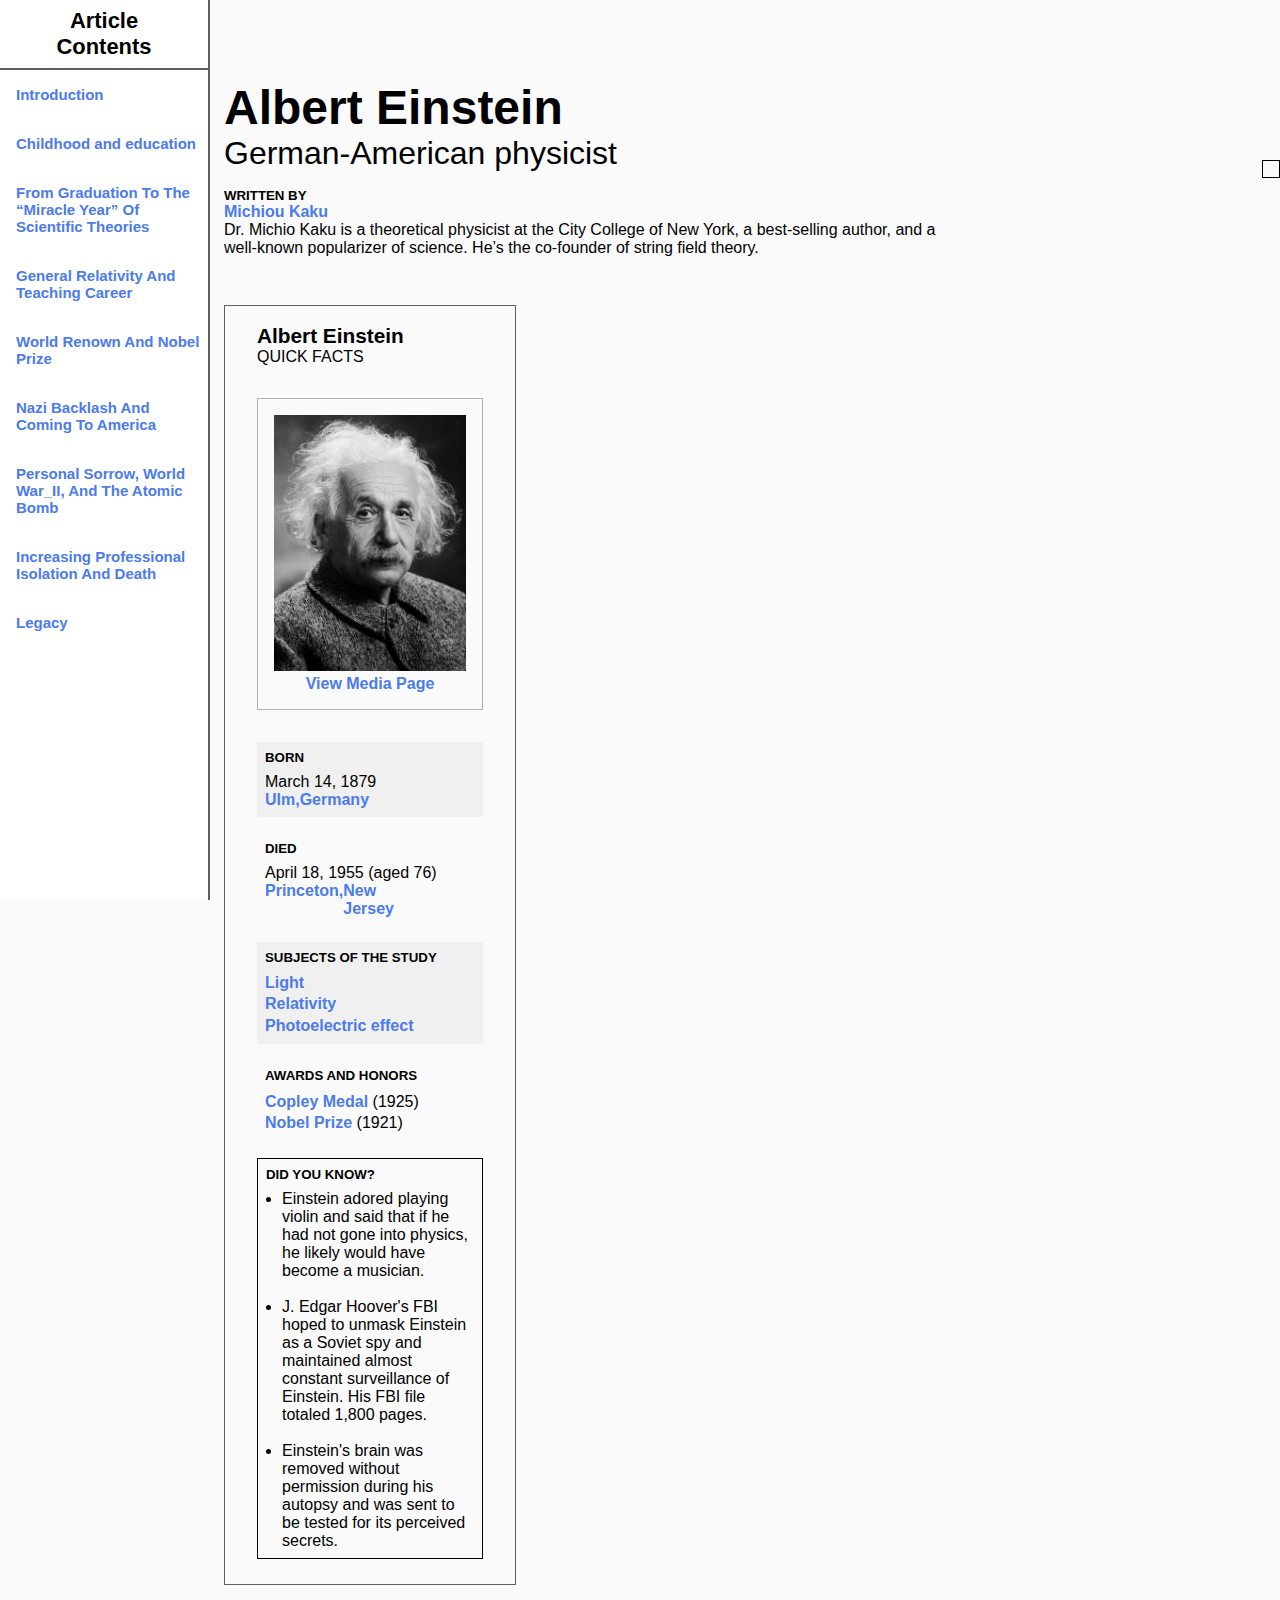
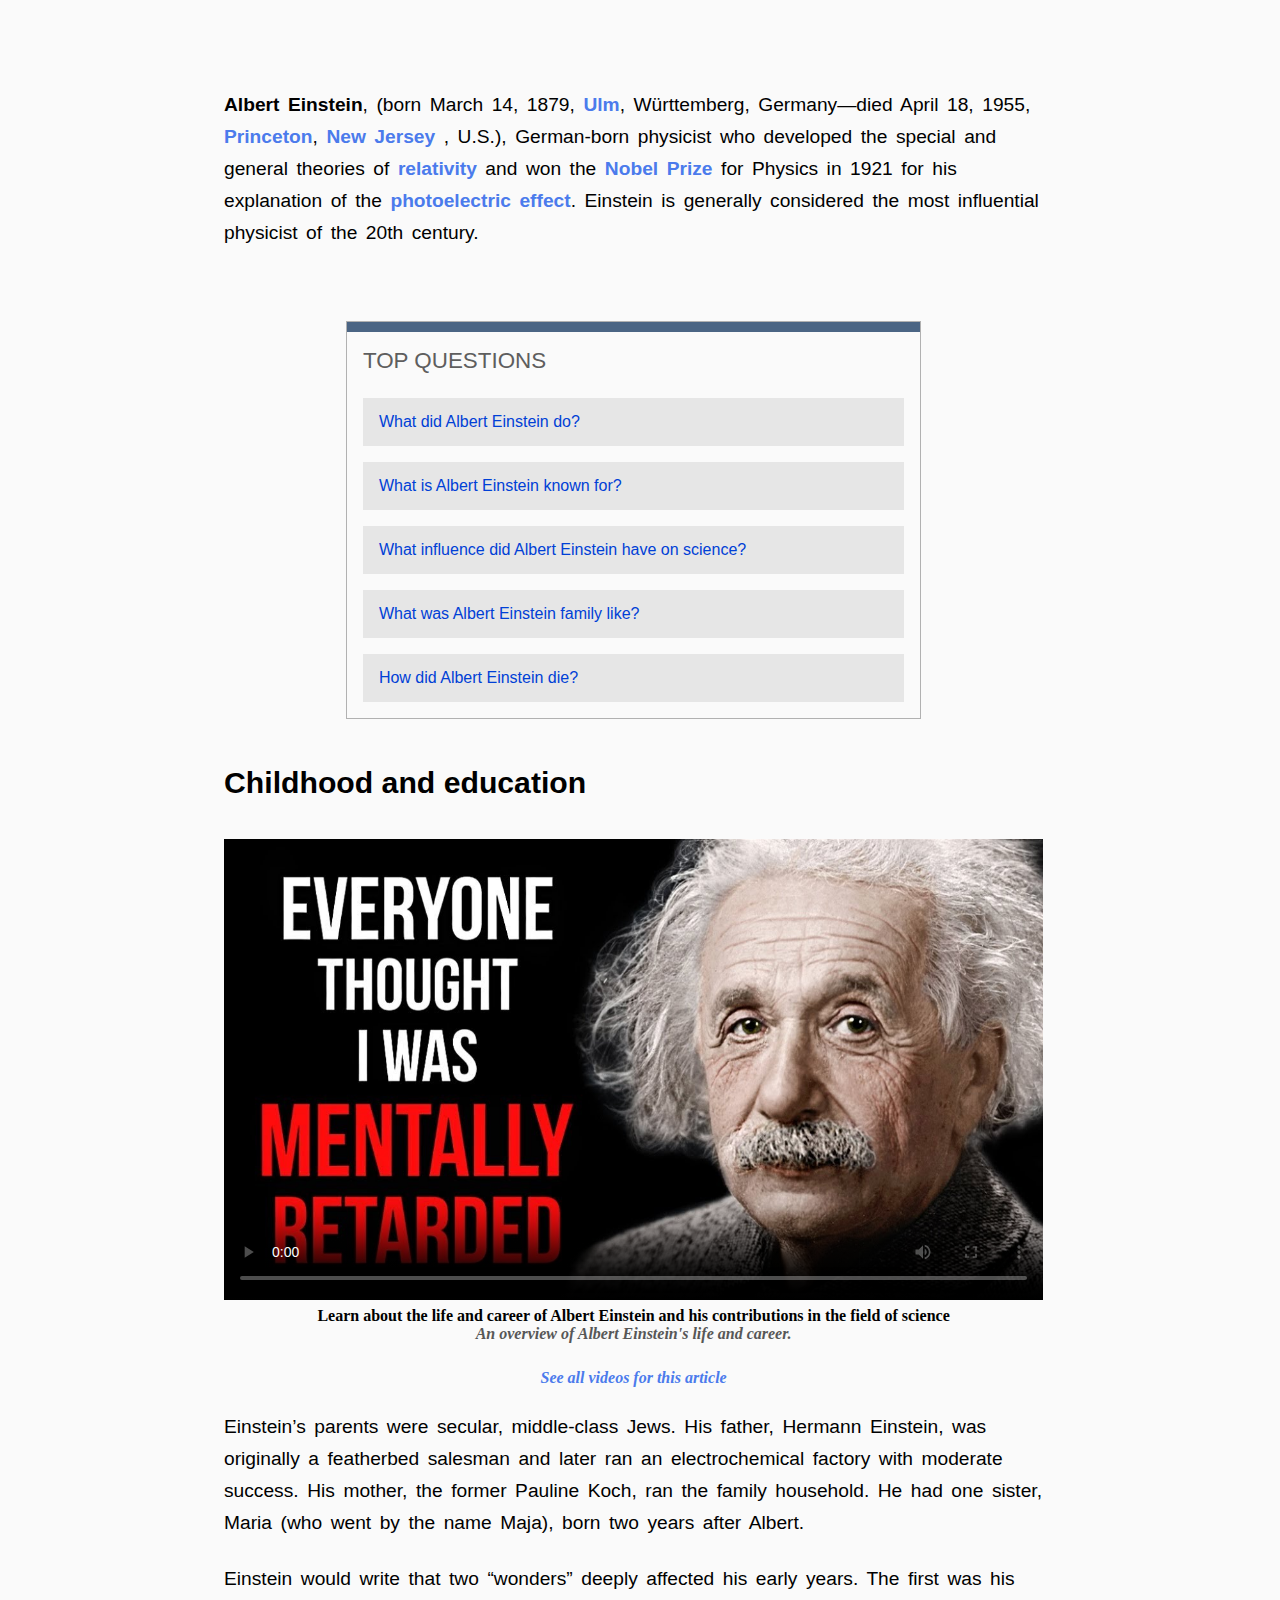
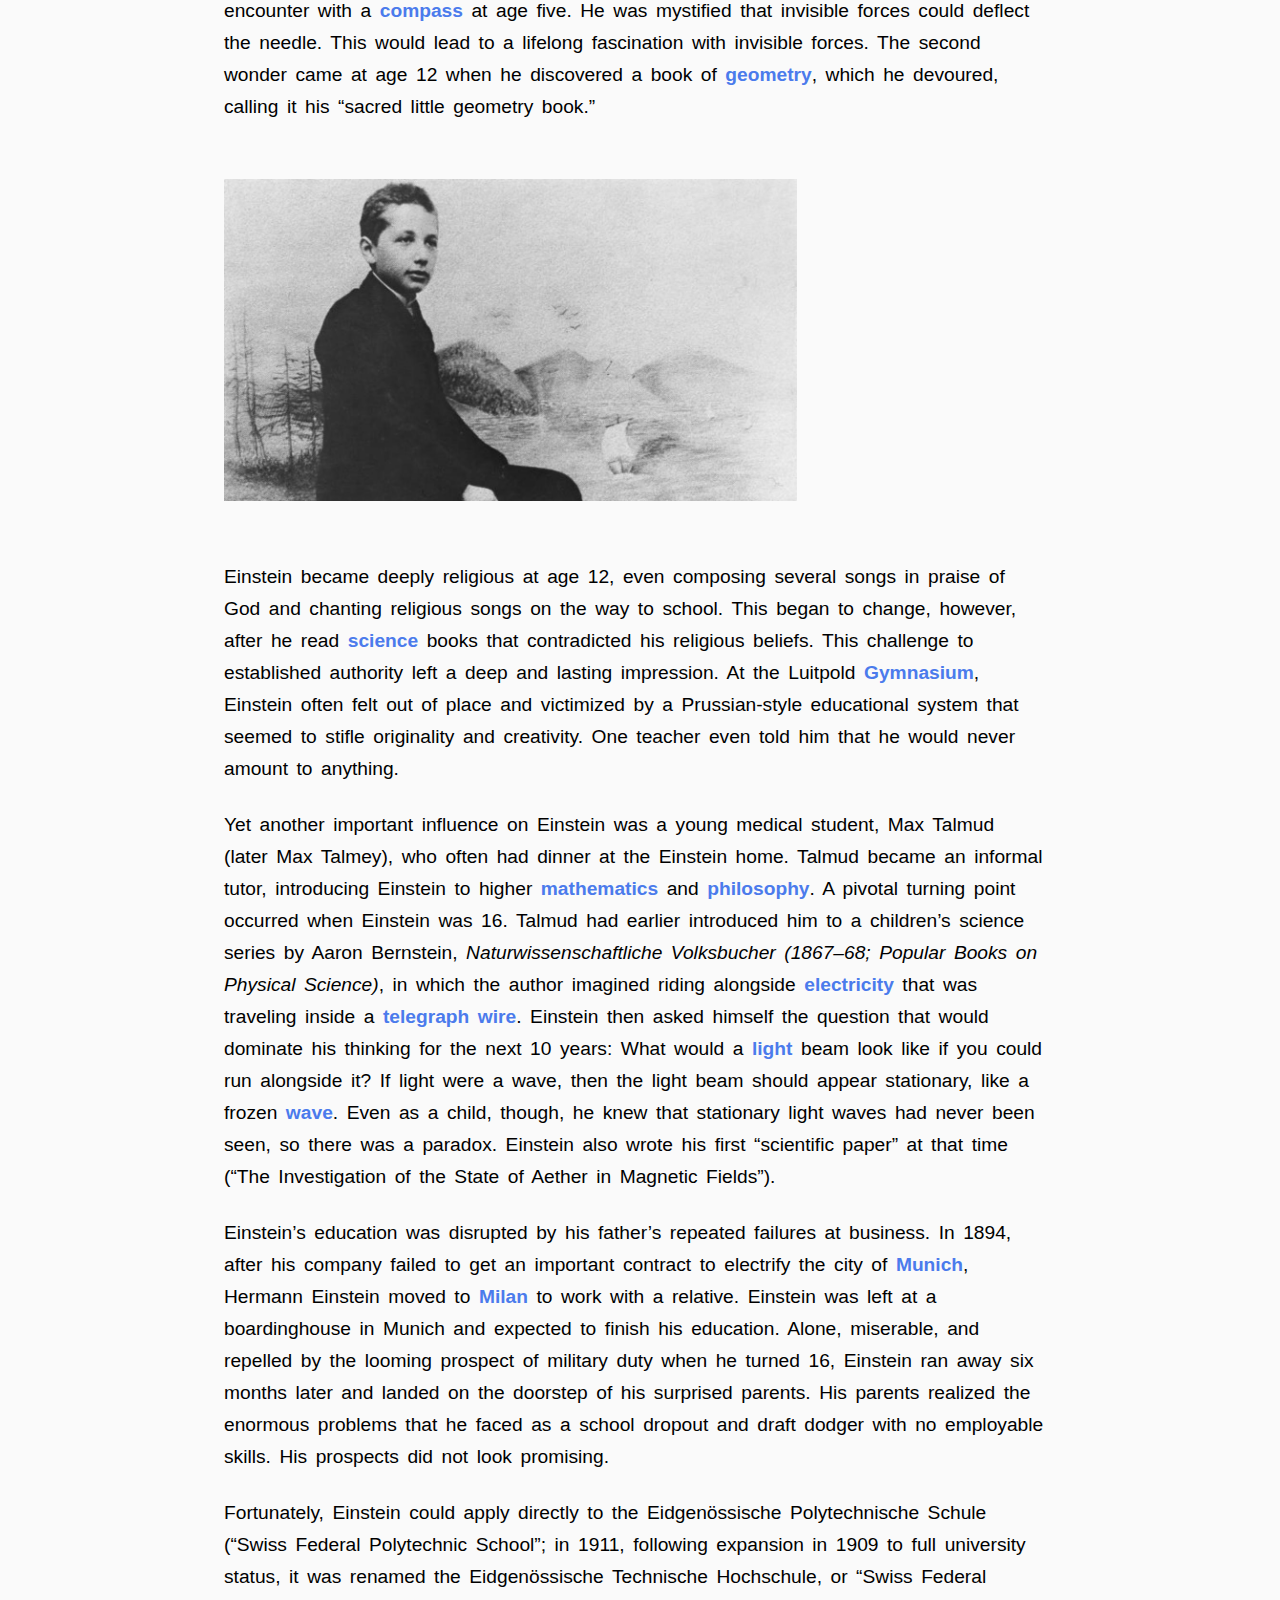
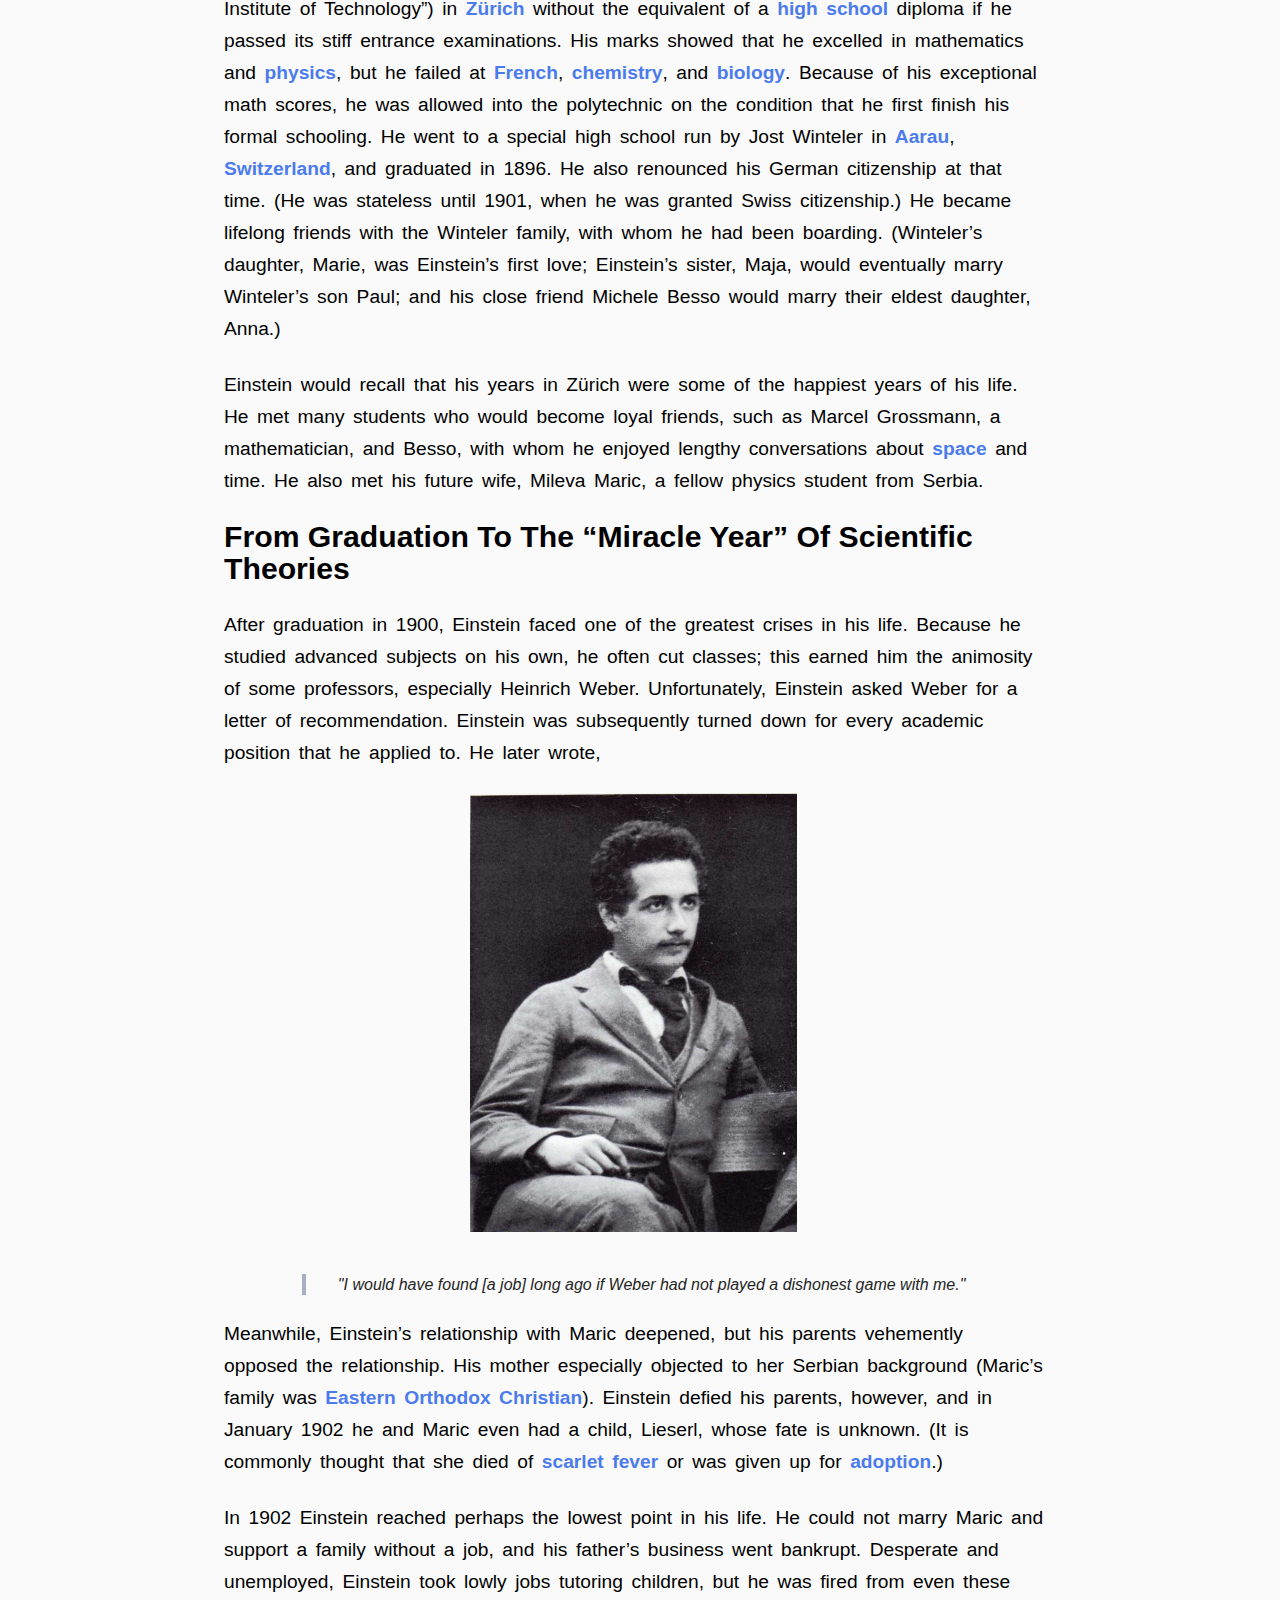
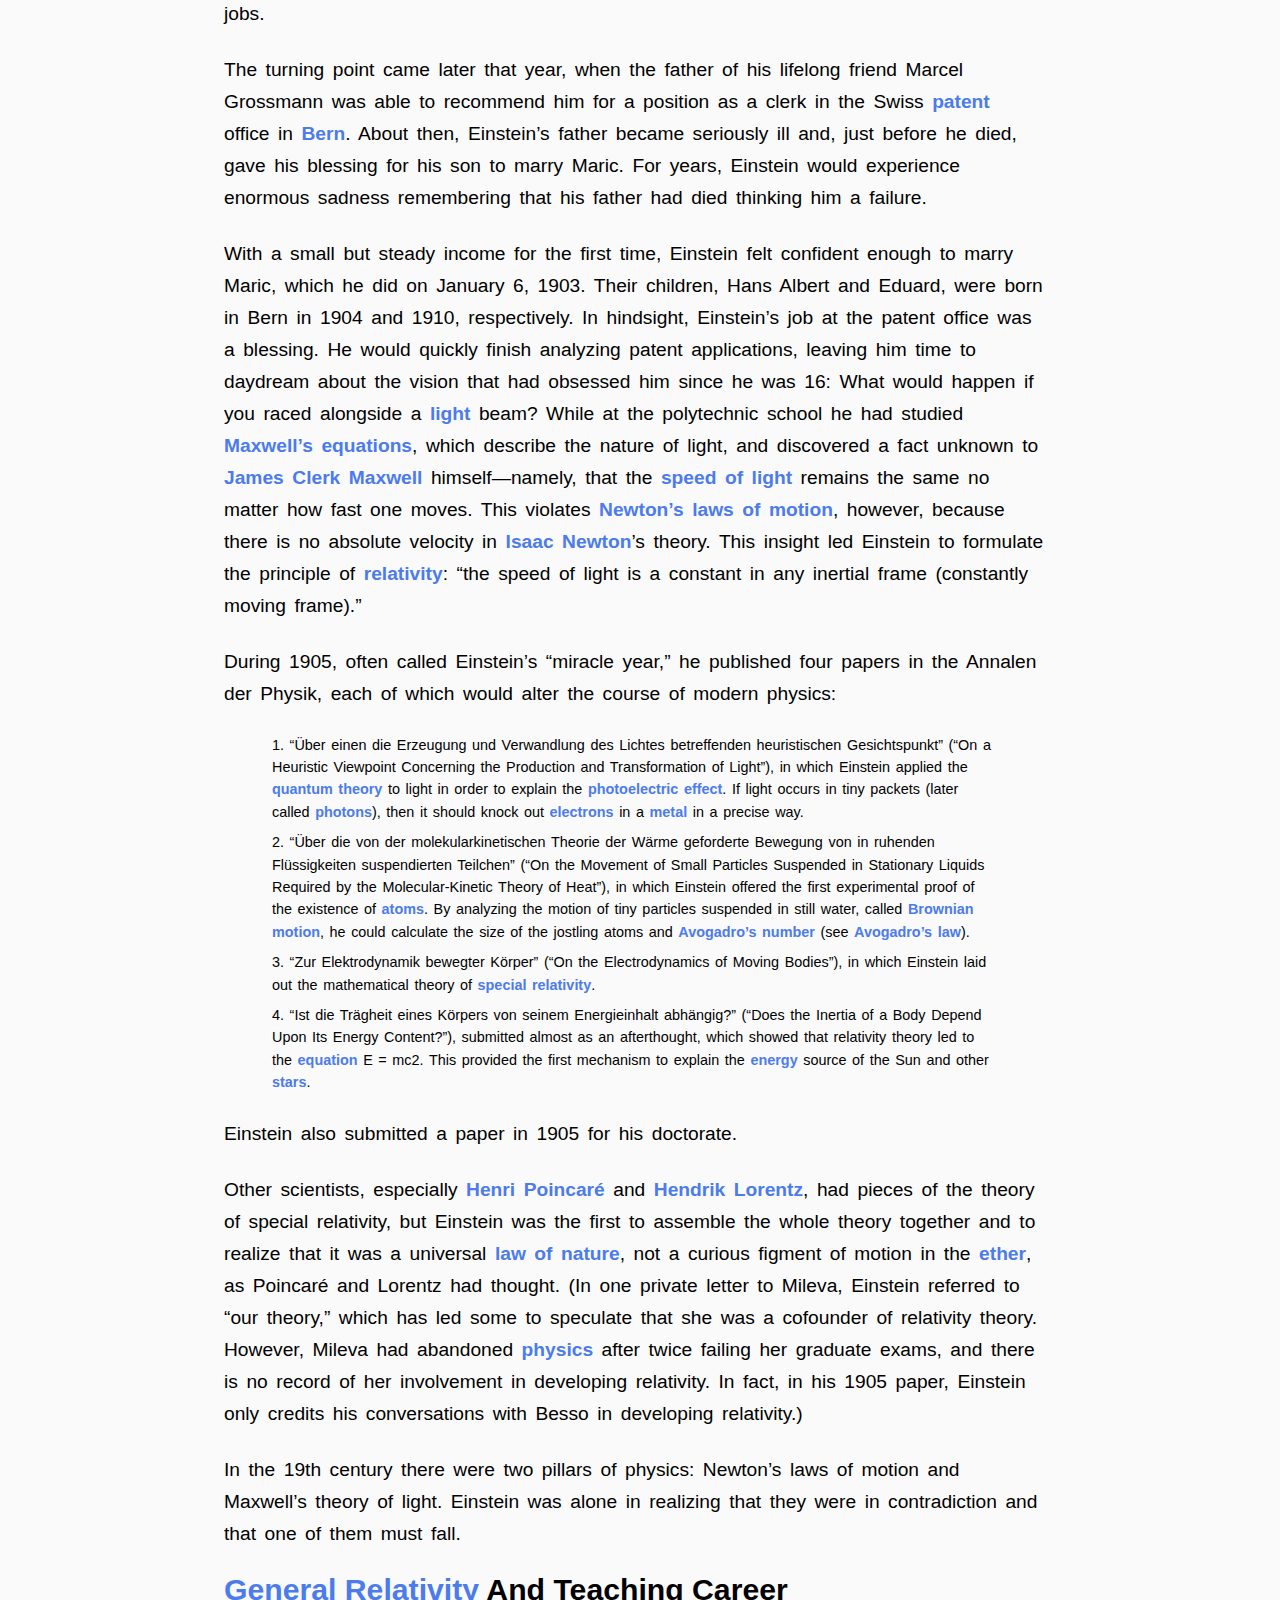
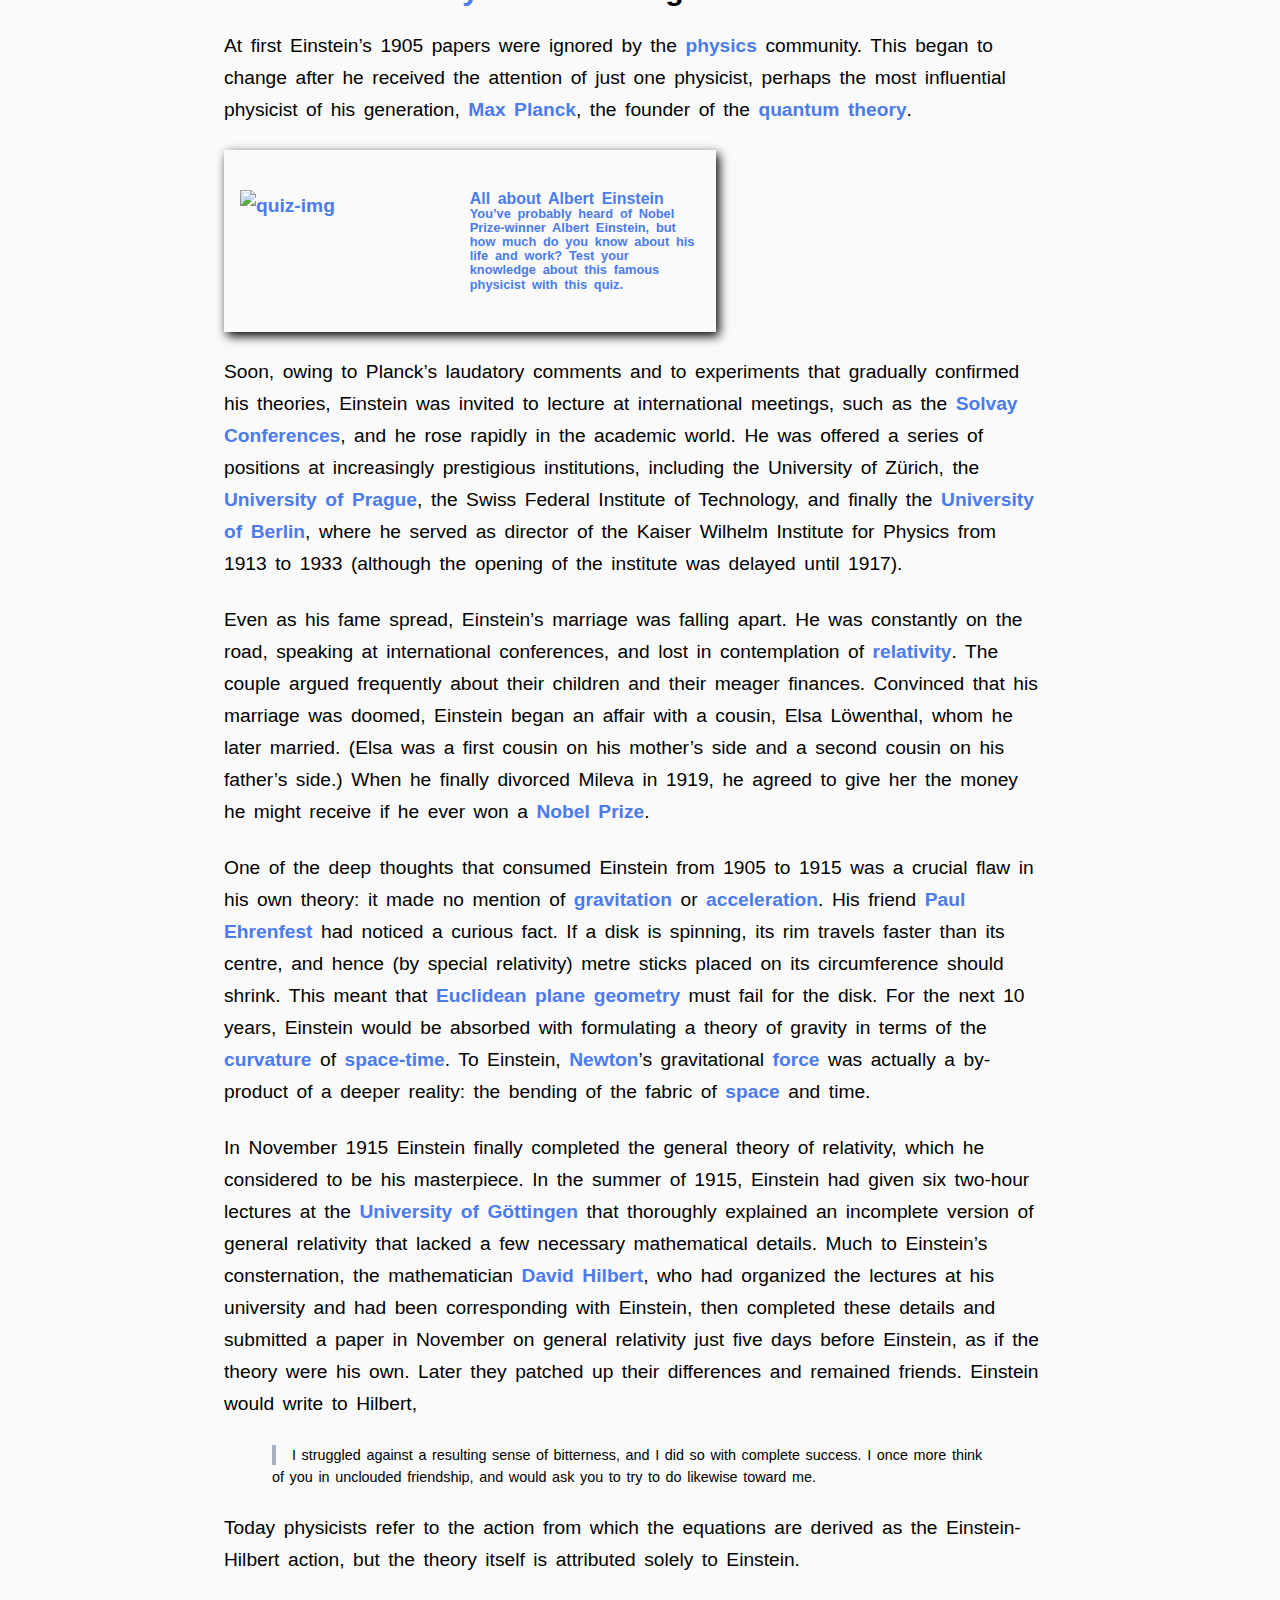
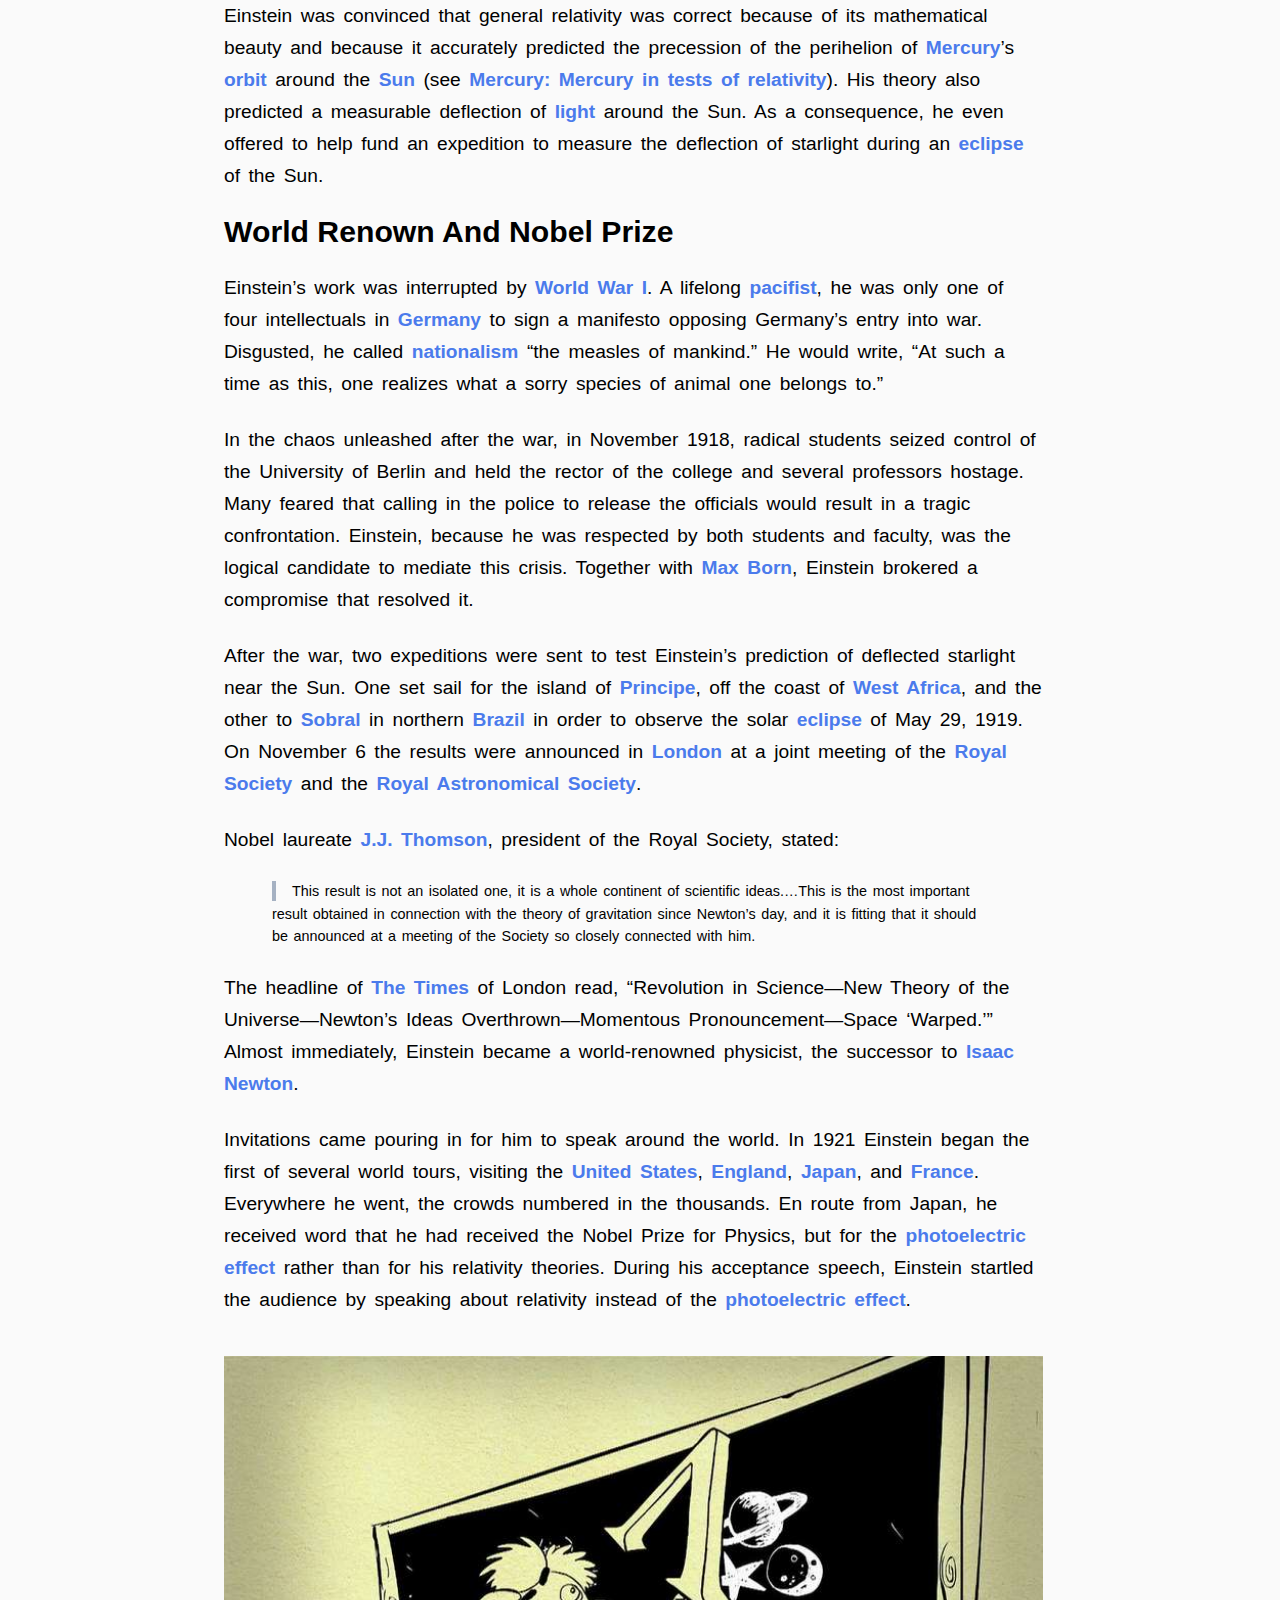
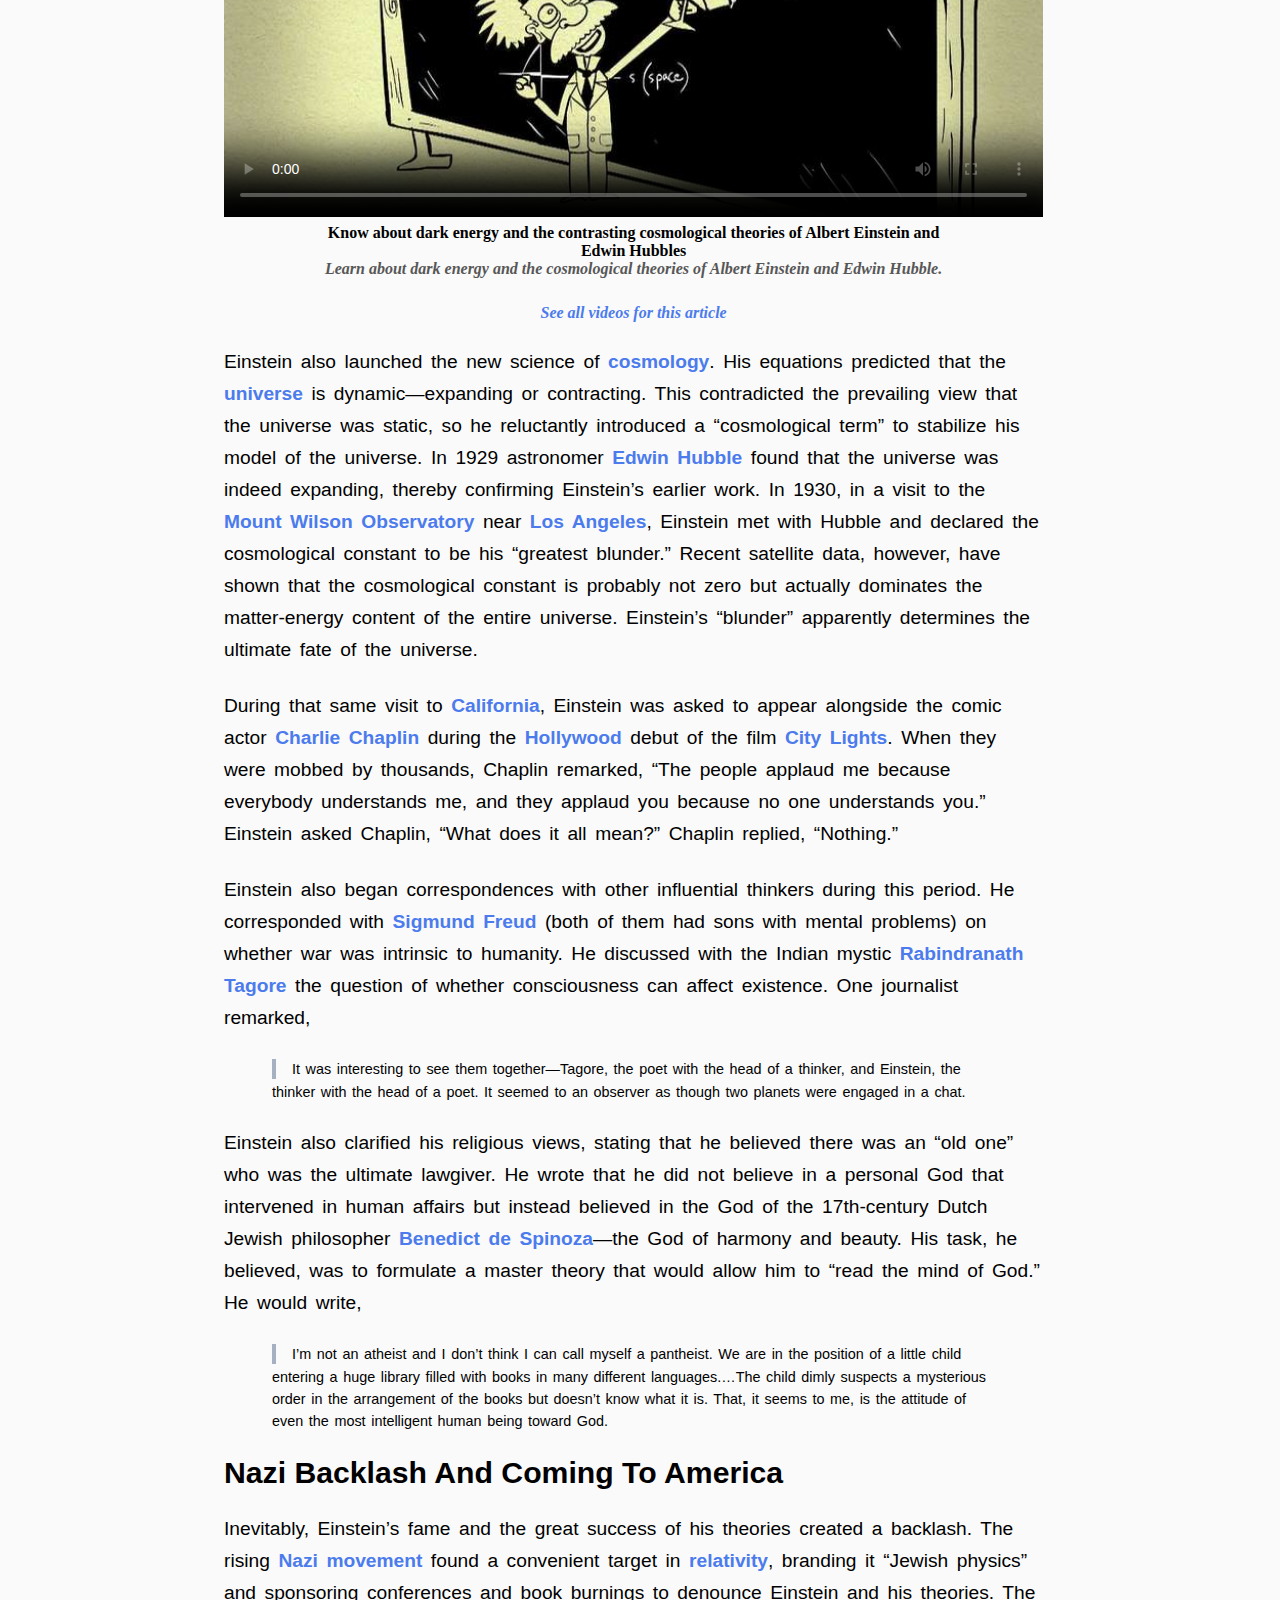
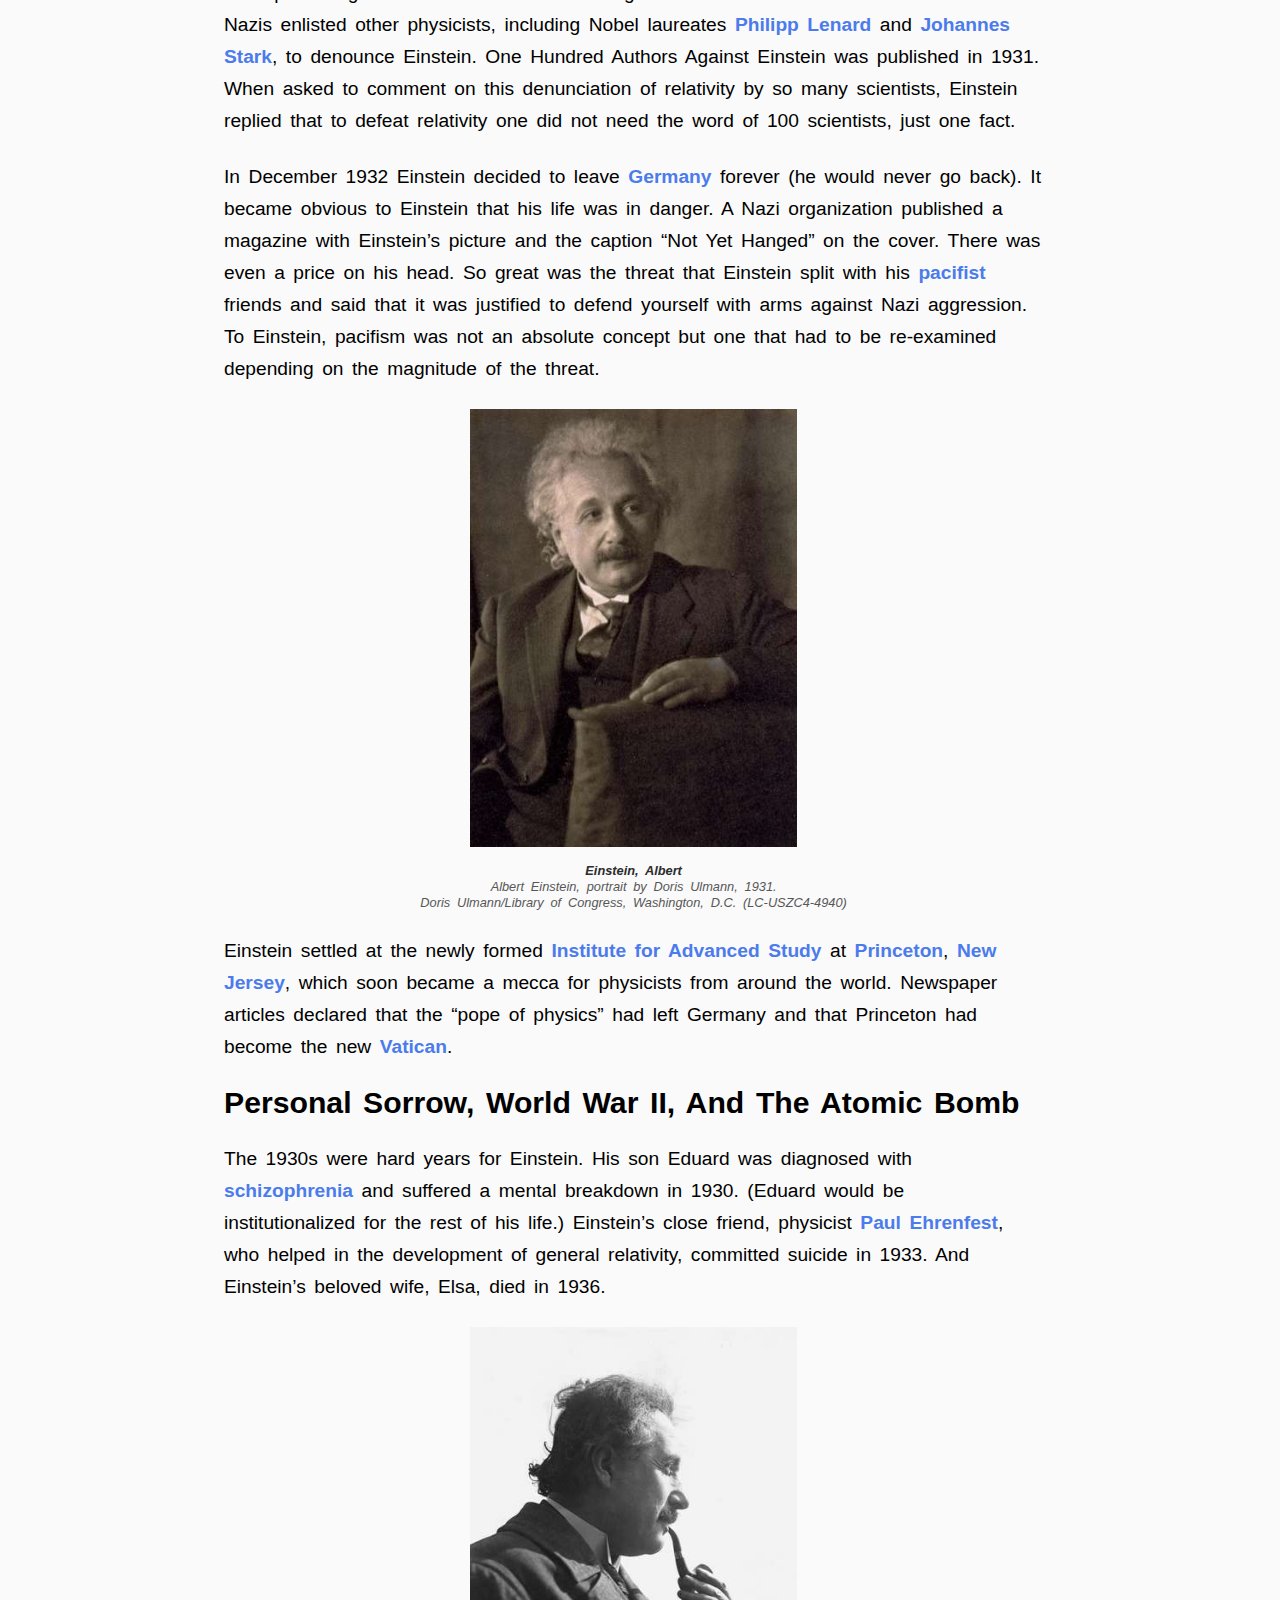
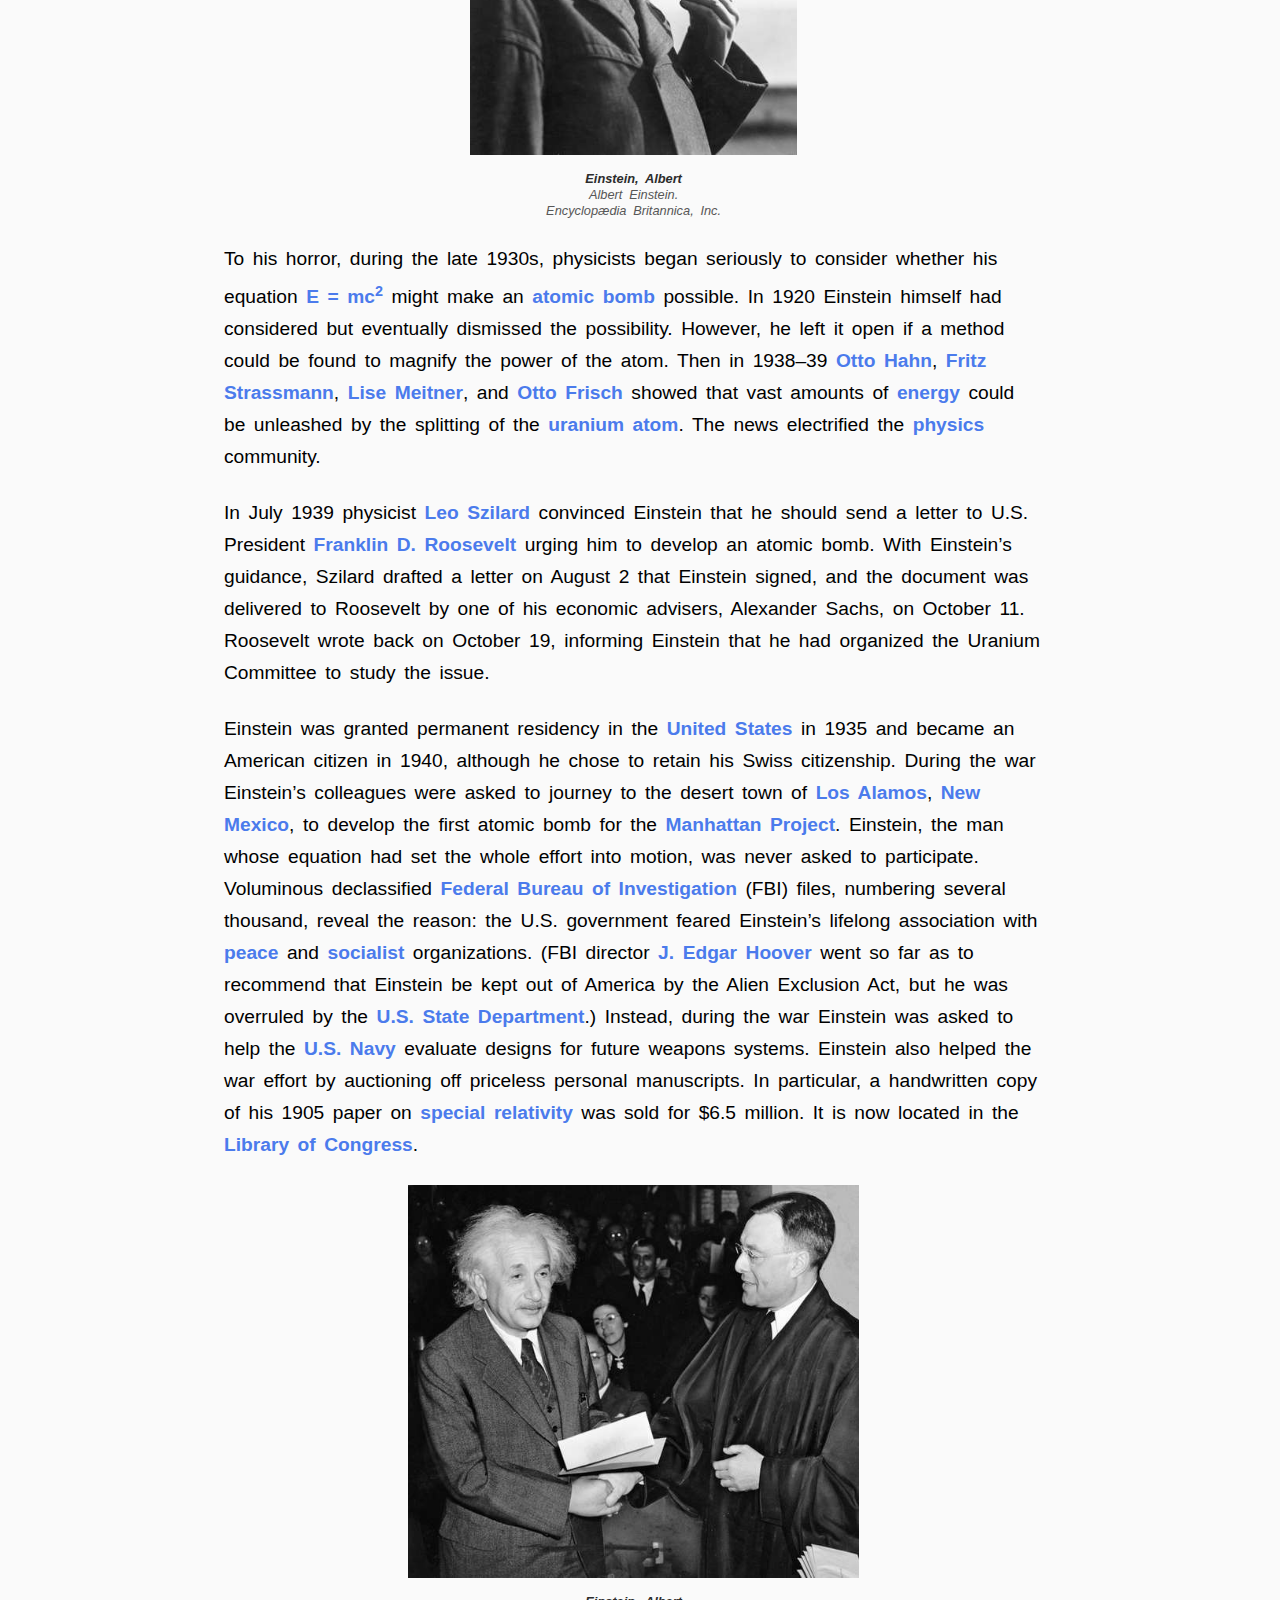
==== albertEinstein.html @ 55727bfd "commit" ====
<!DOCTYPE html>
<html lang="en">

    <head>
        <meta charset="UTF-8">
        <meta name="viewport" content="width=device-width, initial-scale=1.0">
        <link rel="stylesheet" href="albertEinstein.css">
        <link rel="stylesheet" href="https://use.fontawesome.com/releases/v5.15.1/css/all.css"
            integrity="sha384-vp86vTRFVJgpjF9jiIGPEEqYqlDwgyBgEF109VFjmqGmIY/Y4HV4d3Gp2irVfcrp" crossorigin="anonymous">
        <title>Albert Einstein</title>
    </head>

    <body>
        <!-- Night mode -->
        <div class="night-mode" id="night-mode">
            <i class="fas fa-cloud-moon" id="night-icon" white></i>
        </div>
        <nav id="navbar" whiteBorder>
            <header white whiteBorder>
                <h1>Article</h1>
                <h1>Contents</h1>
            </header>
            <a href="#Introduction" class="nav-link" id="hey" whiteBlue>Introduction</a>
            <a href="#Childhood_and_education" class="nav-link" whiteBlue>Childhood and education</a>
            <a href="#From_Graduation_To_Theories" class="nav-link" whiteBlue>From Graduation To The “Miracle Year” Of
                Scientific Theories</a>
            <a href="#General_Relativity_And_Teaching_Career" class="nav-link" whiteBlue>General Relativity And Teaching
                Career</a>
            <a href="#World_Renown_And_Nobel_Prize" class="nav-link" whiteBlue>World Renown And Nobel Prize</a>
            <a href="#Nazi_Backlash_And_Coming_To_America" class="nav-link" whiteBlue>Nazi Backlash And Coming To
                America</a>
            <a href="#Personal_Sorrow,_World_War_II,_And_The_Atomic_Bomb" class="nav-link" whiteBlue>Personal Sorrow,
                World War_II, And The Atomic Bomb</a>
            <a href="#Increasing_Professional_Isolation_And_Death" class="nav-link" whiteBlue>Increasing Professional
                Isolation And Death</a>
            <a href="#Legacy" class="nav-link" whiteBlue>Legacy</a>

        </nav>


        <div class="overall">

            <!-- Header -->
            <div class="all-container">
                <header>
                    <div class="header-content">
                        <h1 orange>Albert Einstein</h1>
                        <h2 white>German-American physicist</h2>
                    </div>
                    <div class="author">
                        <h5 lightgreen>Written by</h5>
                        <h4><a href="https://www.britannica.com/contributor/Michio-Kaku/6344" target="_blank">Michiou
                                Kaku</a>
                        </h4>
                        <p>Dr. Michio Kaku is a theoretical physicist at the City College of New York, a best-selling
                            author,
                            and a well-known popularizer of science. He’s the co-founder of string field theory.</p>
                    </div>
                </header>

                <!-- Quick facts -->
                <div class="whole" white>

                    <div class="quick-facts" whiteBorder>
                        <div class="quick-facts-content">
                            <div>
                                <h3 orange>Albert Einstein</h3>
                                <p class="some-message" lightgreen>Quick facts</p>
                            </div>
                            <div class="photo" whiteBorder>
                                <div>
                                    <img src="Pictures/Albert_Einstein_Head.jpg" alt="Albert Einstein - img">
                                </div>
                                <div>
                                    <a class="viewMedia" href="">View Media Page</a>
                                </div>
                            </div>
                            <div class="fact-color square-div">
                                <h5 black>Born</h5>
                                <p black>March 14, 1879</p>
                                <div class="inside-born inside-square-div">
                                    <div>
                                        <a href="https://www.britannica.com/place/Ulm" target="_blank" darkBlue>Ulm,
                                        </a>
                                    </div>
                                    <div>
                                        <a href="https://www.britannica.com/place/Germany" target="_blank"
                                            darkBlue>Germany</a>
                                    </div>
                                </div>
                            </div>
                            <div class="died square-div">
                                <h5 lightgreen>Died</h5>
                                <p>April 18, 1955 (aged 76)</p>
                                <div class="inside-square-div">
                                    <div>
                                        <a href="https://www.britannica.com/place/Princeton-New-Jersey"
                                            target="_blank">Princeton, </a>
                                    </div>
                                    <div>
                                        <a href="https://www.britannica.com/place/New-Jersey" target="_blank">New
                                            Jersey</a>
                                    </div>
                                </div>
                            </div>
                            <div class="fact-color square-div">
                                <h5 black>Subjects of the study</h5>
                                <div class="column">
                                    <div>
                                        <a href="https://www.britannica.com/science/light" target="_blank"
                                            darkBlue>Light</a>
                                    </div>
                                    <div>
                                        <a href="https://www.britannica.com/science/relativity" target="_blank"
                                            darkBlue>Relativity</a>
                                    </div>
                                    <div>
                                        <a href="https://www.britannica.com/science/photoelectric-effect"
                                            target="_blank" darkBlue>Photoelectric
                                            effect</a>
                                    </div>
                                </div>
                            </div>
                            <div class="awards square-div">
                                <h5 lightgreen>Awards and honors</h5>
                                <div class="column">
                                    <div>
                                        <a href="https://www.britannica.com/science/Copley-Medal" target="_blank">Copley
                                            Medal
                                        </a><span>(1925)</span>
                                    </div>
                                    <div>
                                        <a href="https://www.britannica.com/topic/Nobel-Prize" target="_blank">Nobel
                                            Prize
                                        </a><span>(1921)</span>
                                    </div>
                                </div>
                            </div>
                            <div class="Did-you-know square-div" whiteBorder>
                                <h5 lightgreen>Did you know?</h5>
                                <div class="bullet-div">
                                    <ul>
                                        <li><span orange>Einstein</span> adored playing violin and said that if he had
                                            not
                                            gone into
                                            physics, he
                                            likely
                                            would have become a musician.</li>
                                        <br>
                                        <li>J. Edgar Hoover's FBI hoped to unmask <span orange>Einstein</span> as a
                                            Soviet
                                            spy and
                                            maintained
                                            almost
                                            constant surveillance of Einstein. His FBI file totaled 1,800 pages.</li>
                                        <br>
                                        <li><span orange>Einstein</span>'s brain was removed without permission during
                                            his
                                            autopsy and was
                                            sent
                                            to
                                            be
                                            tested for its perceived secrets.</li>
                                    </ul>
                                </div>
                            </div>
                        </div>

                    </div>

                    <!-- Text Description -->
                    <div id="Introduction">

                        <div class="text-description">
                            <div class="text-content">
                                <div class="text">
                                    <p white> <span class="bold" orange>Albert Einstein</span>, (born March 14, 1879, <a
                                            href="https://www.britannica.com/place/Ulm" target="_blank">Ulm</a>,
                                        Württemberg,
                                        Germany—died
                                        April 18, 1955, <a href="https://www.britannica.com/place/Princeton-New-Jersey"
                                            target="_blank">Princeton</a>,
                                        <a href="https://www.britannica.com/place/New-Jersey" target="_blank">New
                                            Jersey</a>
                                        ,
                                        U.S.), German-born
                                        physicist
                                        who developed the special and general theories of <a
                                            href="https://www.britannica.com/science/relativity"
                                            target="_blank">relativity</a>
                                        and won the <a href="https://www.britannica.com/topic/Nobel-Prize"
                                            target="_blank">Nobel
                                            Prize</a> for
                                        Physics
                                        in
                                        1921 for his explanation of the <a href="">photoelectric effect</a>.
                                        <span orange>Einstein</span> is generally considered the most influential
                                        physicist
                                        of the 20th
                                        century.
                                    </p>
                                </div>

                            </div>
                            <!-- Top Questions -->
                            <div class="top-questions-container">
                                <div class="top-questions" whiteBorder>
                                    <div class="blue"></div>
                                    <div class="top-questions-content">
                                        <h2 lightgreen>Top questions</h2>
                                    </div>
                                    <div class="question-list">
                                        <div class="one-question question" id="question1">
                                            <p id="p1">What did Albert Einstein do?
                                                <i class="fas fa-mouse" id="mouse1" icon></i>
                                            </p>

                                        </div>
                                        <div class="one-answer answer" id="answer1">
                                            <p class="answered"><span orange>Albert Einstein</span> was a famous
                                                physicist.
                                                His research
                                                spanned
                                                from <a
                                                    href="https://www.britannica.com/science/quantum-mechanics-physics"
                                                    target="_blank">quantum
                                                    mechanics</a>
                                                to theories about gravity and motion. After publishing some
                                                groundbreaking
                                                papers,
                                                <span orange>Einstein</span> toured the world and gave speeches about
                                                his
                                                discoveries. In
                                                1921
                                                he
                                                won
                                                the <a href="https://www.britannica.com/topic/Nobel-Prize"
                                                    target="_blank">Nobel
                                                    Prize</a> for
                                                Physics
                                                for his discovery of the <a
                                                    href="https://www.britannica.com/science/photoelectric-effect"
                                                    target="_blank">photoelectric
                                                    effect</a>.
                                            </p>
                                            <div class="readMore">
                                                <p class="readMore">Read more: <a
                                                        href="#From_Graduation_To_Theories">From
                                                        graduation to the “miracle year” of scientific theories</a></p>
                                            </div>
                                        </div>
                                        <div class="two-question question" id="question2">
                                            <p id="p2">What is Albert Einstein known for?
                                                <i class="fas fa-mouse" id="mouse2" icon></i>
                                            </p>
                                        </div>
                                        <div class="two-answer answer" id="answer2">
                                            <p class="answered"><span orange>Albert Einstein</span> is best known for
                                                his
                                                equation <a href="https://www.britannica.com/science/E-mc2-equation"
                                                    target="_blank">E =
                                                    mc<sup>2</sup></a>,
                                                which
                                                states
                                                that energy and mass (matter) are the same thing, just in different
                                                forms.
                                                He is
                                                also
                                                known for his discovery of the <a
                                                    href="https://www.britannica.com/science/photoelectric-effect"
                                                    target="_blank">photoelectric
                                                    effect</a>, for which he won the <a
                                                    href="https://www.britannica.com/topic/Nobel-Prize">Nobel Prize</a>
                                                for Physics in 1921. <span orange>Einstein</span> developed a theory of
                                                special and general
                                                relativity,
                                                which helped to complicate and expand upon theories that had been put
                                                forth
                                                by
                                                <a href="https://www.britannica.com/biography/Isaac-Newton"
                                                    target="_blank">Isaac
                                                    Newton</a>
                                                over 200 years prior.
                                            </p>
                                            <div class="readMore">
                                                <p class="readMore">Read more: <a
                                                        href="https://www.britannica.com/biography/Albert-Einstein/From-graduation-to-the-miracle-year-of-scientific-theories"
                                                        target="_blank">How
                                                        Albert Einstein Developed the Theory of General Relativity</a>
                                                </p>
                                            </div>
                                        </div>
                                        <div class="three-question question" id="question3">
                                            <p id="p3">What influence did Albert Einstein have on science?
                                                <i class="fas fa-mouse" id="mouse3" icon></i>
                                            </p>
                                        </div>
                                        <div class="three-answer answer" id="answer3">
                                            <p class="answered"><span orange>Albert Einstein</span> had a massive
                                                influence
                                                on contemporary
                                                physics.
                                                His
                                                theory of relativity shifted contemporary understanding of space
                                                completely.
                                                Along
                                                with
                                                his equation <a
                                                    href="https://www.britannica.com/science/E-mc2-equation">E =
                                                    mc<sup>2</sup></a>, it also foreshadowed the creation of the <a
                                                    href="https://www.britannica.com/technology/atomic-bomb"
                                                    target="_blank">atomic
                                                    bomb</a>.
                                                <span orange>Einstein</span>’s
                                                understanding of light as something which can function both as a wave
                                                and as
                                                a
                                                stream of
                                                particles became the basis for what is known today as <a
                                                    href="https://www.britannica.com/science/quantum-mechanics-physics"
                                                    target="_blank">quantum
                                                    mechanics</a> .
                                            </p>
                                            <div class="readMore">
                                                <p class="readMore">Read more: <a href="#Legacy">Legacy</a>
                                                </p>
                                            </div>
                                        </div>
                                        <div class="four-question question" id="question4">
                                            <p id="p4">What was Albert Einstein family like?
                                                <i class="fas fa-mouse" id="mouse4" icon></i>
                                            </p>
                                        </div>
                                        <div class="four-answer answer" id="answer4">
                                            <p class="answered"><span orange>Albert Einstein</span> was raised in a
                                                secular
                                                Jewish family
                                                and
                                                had
                                                one
                                                sister, Maja, who was two years younger than him. In 1903 <span
                                                    orange>Einstein</span>
                                                married
                                                Milena
                                                Maric,
                                                a Serbian physics student whom he had met at school in Zürich. They had
                                                three
                                                children:
                                                a daughter, named Lieserl, and two sons, named Hans and Eduard. After a
                                                period
                                                of
                                                unrest, <span orange>Einstein</span> and Maric divorced in 1919. <span
                                                    orange>Einstein</span>,
                                                during his
                                                marriage,
                                                had
                                                begun an
                                                affair with his cousin Elsa Löwenthal. They were married in 1919, the
                                                same
                                                year
                                                he
                                                divorced Maric.</p>
                                            <div class="readMore">
                                                <p class="readMore">Read more: <a
                                                        href="#Childhood_and_education">Childhood
                                                        and
                                                        education</a>
                                                </p>
                                            </div>
                                        </div>
                                        <div class="five-question question" id="question5">
                                            <p id="p5">How did Albert Einstein die?
                                                <i class="fas fa-mouse" id="mouse5" icon></i>
                                            </p>
                                        </div>
                                        <div class="five-answer answer" id="answer5">
                                            <p class="answered">After suffering an abdominal aortic aneurysm rupture
                                                several
                                                days
                                                before, <span orange>Albert Einstein</span> died on April 18, 1955, at
                                                age
                                                76.</p>
                                            <div class="readMore">
                                                <p class="readMore">Read more: <a
                                                        href="#Increasing_Professional_Isolation_And_Death">
                                                        Increasing professional isolation and death</a>
                                                </p>
                                            </div>
                                        </div>
                                    </div>


                                </div>

                            </div>

                            <!-- Childhood and Education -->
                            <div class="childhood" id="Childhood_and_education" white>
                                <h1 lightgreen>Childhood and education</h1>
                                <div class="video-container">
                                    <video controls="controls" poster="/Pictures/childhood.jpg" whiteBorder>
                                        <source src="videos/albertEinstein.mp4" video="web/mp4">
                                    </video>
                                    <div class="video-message">
                                        <p>Learn about the life and career of <span orange>Albert Einstein</span> and
                                            his
                                            contributions in
                                            the field of science
                                        </p>
                                        <i class="see-article">An overview of <span orange>Albert Einstein</span>'s life
                                            and
                                            career.</i>
                                        <br>
                                        <div>
                                            <i><a href="https://www.britannica.com/biography/Albert-Einstein/images-videos"
                                                    target="_blank">See all
                                                    videos
                                                    for
                                                    this article</a></i>
                                        </div>
                                    </div>
                                </div>
                                <div class="text-content top-control">
                                    <div>
                                        <p><span orange>Einstein</span>’s parents were secular, middle-class Jews. His
                                            father, Hermann
                                            <span orange>Einstein</span>,
                                            was
                                            originally
                                            a featherbed salesman and later ran an electrochemical factory with moderate
                                            success.
                                            His
                                            mother, the former Pauline Koch, ran the family household. He had one
                                            sister,
                                            Maria
                                            (who
                                            went by
                                            the name Maja), born two years after <span orange>Albert</span>.
                                        </p>
                                    </div>

                                    <div class="down">
                                        <p>
                                            <span orange>Einstein</span> would write that two “wonders” deeply affected
                                            his
                                            early years. The
                                            first
                                            was
                                            his
                                            encounter with a <a
                                                href="https://www.britannica.com/technology/compass-navigational-instrument"
                                                target="_blank">compass</a>
                                            at age five. He was mystified that invisible forces could deflect
                                            the
                                            needle. This would lead to a lifelong fascination with invisible forces. The
                                            second
                                            wonder
                                            came
                                            at age 12 when he discovered a book of <a
                                                href="https://www.britannica.com/science/geometry"
                                                target="_blank">geometry</a>,
                                            which he devoured,
                                            calling it his “sacred
                                            little geometry book.”
                                        </p>
                                    </div>
                                </div>
                                <img class="kid-albert" src="Pictures/kid-albertEinstein.jpg"
                                    alt="Kid-albertEinstein image">
                                <div class="text-content">
                                    <div>
                                        <p><span orange>Einstein</span> became deeply religious at age 12, even
                                            composing
                                            several songs in
                                            praise of
                                            God
                                            and
                                            chanting religious songs on the way to school. This began to change,
                                            however,
                                            after
                                            he
                                            read
                                            <a href="https://www.britannica.com/science/science"
                                                target="_blank">science</a>
                                            books that contradicted his religious beliefs. This challenge to established
                                            authority left a deep and lasting impression. At the Luitpold <a
                                                href="https://www.britannica.com/topic/Gymnasium-German-school">Gymnasium</a>,
                                            <span orange>Einstein</span> often
                                            felt
                                            out of place and victimized by a Prussian-style educational system that
                                            seemed
                                            to
                                            stifle
                                            originality and creativity. One teacher even told him that he would never
                                            amount
                                            to
                                            anything.
                                        </p>
                                    </div>
                                    <div>
                                        <p>Yet another important influence on <span orange>Einstein</span> was a young
                                            medical student, Max
                                            Talmud
                                            (later
                                            Max Talmey), who often had dinner at the <span orange>Einstein</span> home.
                                            Talmud became an
                                            informal
                                            tutor,
                                            introducing <span orange>Einstein</span> to higher <a
                                                href="https://www.britannica.com/science/mathematics"
                                                target="_blank">mathematics</a> and <a
                                                href="https://www.britannica.com/topic/philosophy"
                                                target="_blank">philosophy</a>. A
                                            pivotal turning
                                            point
                                            occurred
                                            when <span orange>Einstein</span> was 16. Talmud had earlier introduced him
                                            to a
                                            children’s
                                            science
                                            series
                                            by
                                            Aaron Bernstein, <em>Naturwissenschaftliche Volksbucher (1867–68; Popular
                                                Books
                                                on
                                                Physical
                                                Science)</em>, in which the author imagined riding alongside <a
                                                href="https://www.britannica.com/science/electricity"
                                                target="_blank">electricity</a> that was
                                            traveling
                                            inside a <a href="https://www.britannica.com/technology/telegraph"
                                                target="_blank">telegraph wire</a>.
                                            <span orange>Einstein</span> then asked himself the question that would
                                            dominate
                                            his
                                            thinking for the next 10 years: What would a <a
                                                href="https://www.britannica.com/science/light"
                                                target="_blank">light</a>
                                            beam
                                            look
                                            like if you
                                            could run
                                            alongside
                                            it? If light were a wave, then the light beam should appear stationary, like
                                            a
                                            frozen
                                            <a href="https://www.britannica.com/science/wave-physics"
                                                target="_blank">wave</a>.
                                            Even as a child, though, he knew that stationary light waves had never been
                                            seen, so
                                            there
                                            was a paradox. <span orange>Einstein</span> also wrote his first “scientific
                                            paper” at that time
                                            (“The
                                            Investigation of the State of Aether in Magnetic Fields”).
                                        </p>
                                    </div>
                                    <div>
                                        <p><span orange>Einstein</span>’s education was disrupted by his father’s
                                            repeated
                                            failures at
                                            business.
                                            In
                                            1894,
                                            after his company failed to get an important contract to electrify the city
                                            of
                                            <a href="https://www.britannica.com/place/Munich-Bavaria-Germany"
                                                target="_blank">Munich</a>,
                                            Hermann Einstein moved to <a
                                                href="https://www.britannica.com/place/Milan-Italy"
                                                target="_blank">Milan</a> to work with a relative. <span
                                                orange>Einstein</span> was left at
                                            a
                                            boardinghouse in Munich and expected to finish his education. Alone,
                                            miserable,
                                            and
                                            repelled
                                            by the looming prospect of military duty when he turned 16, <span
                                                orange>Einstein</span> ran
                                            away
                                            six
                                            months
                                            later and landed on the doorstep of his surprised parents. His parents
                                            realized
                                            the
                                            enormous
                                            problems that he faced as a school dropout and draft dodger with no
                                            employable
                                            skills.
                                            His
                                            prospects did not look promising.
                                        </p>
                                    </div>
                                    <div>
                                        <p>Fortunately, <span orange>Einstein</span> could apply directly to the
                                            Eidgenössische
                                            Polytechnische
                                            Schule
                                            (“Swiss Federal Polytechnic School”; in 1911, following expansion in 1909 to
                                            full
                                            university
                                            status, it was renamed the Eidgenössische Technische Hochschule, or “Swiss
                                            Federal
                                            Institute
                                            of Technology”) in <a href="https://www.britannica.com/place/Zurich"
                                                target="_blank">Zürich</a> without
                                            the equivalent of a <a href="https://www.britannica.com/topic/high-school"
                                                target="_blank">high
                                                school</a> diploma if he passed
                                            its
                                            stiff entrance examinations. His marks showed that he excelled in
                                            mathematics
                                            and
                                            <a href="https://www.britannica.com/science/physics-science"
                                                target="_blank">physics</a>,
                                            but he failed at <a href="https://www.britannica.com/topic/French-language"
                                                target="_blank">French</a>, <a
                                                href="https://www.britannica.com/science/chemistry"
                                                target="_blank">chemistry</a>, and <a
                                                href="https://www.britannica.com/science/biology"
                                                target="_blank">biology</a>.
                                            Because of his
                                            exceptional math scores,
                                            he
                                            was allowed into the polytechnic on the condition that he first finish his
                                            formal
                                            schooling.
                                            He went to a special high school run by Jost Winteler in <a
                                                href="https://www.britannica.com/place/Aarau" target="_blank">Aarau</a>,
                                            <a href="https://www.britannica.com/place/Switzerland"
                                                target="_blank">Switzerland</a>,
                                            and
                                            graduated
                                            in 1896. He also renounced his German citizenship at that time. (He was
                                            stateless
                                            until
                                            1901, when he was granted Swiss citizenship.) He became lifelong friends
                                            with
                                            the
                                            Winteler
                                            family, with whom he had been boarding. (Winteler’s daughter, Marie, was
                                            <span orange>Einstein</span>’s
                                            first
                                            love; <span orange>Einstein</span>’s sister, Maja, would eventually marry
                                            Winteler’s son Paul;
                                            and
                                            his
                                            close
                                            friend Michele Besso would marry their eldest daughter, Anna.)
                                        </p>
                                    </div>
                                    <div>
                                        <p><span orange>Einstein</span> would recall that his years in Zürich were some
                                            of
                                            the happiest
                                            years of
                                            his
                                            life.
                                            He met many students who would become loyal friends, such as Marcel
                                            Grossmann, a
                                            mathematician, and Besso, with whom he enjoyed lengthy conversations about
                                            <a href="https://www.britannica.com/science/space-physics-and-metaphysics"
                                                target="_blank">space</a> and
                                            time.
                                            He also met his future wife, Mileva Maric, a fellow physics student from
                                            Serbia.
                                        </p>
                                    </div>
                                </div>
                                <div class="text-content" id="From_Graduation_To_Theories">
                                    <h1 lightgreen>From Graduation To The “Miracle Year” Of Scientific Theories</h1>

                                    <div>
                                        <p>After graduation in 1900, <span orange>Einstein</span> faced one of the
                                            greatest
                                            crises in his
                                            life.
                                            Because
                                            he
                                            studied advanced subjects on his own, he often cut classes; this earned him
                                            the
                                            animosity of
                                            some professors, especially Heinrich Weber. Unfortunately, <span
                                                orange>Einstein</span> asked
                                            Weber
                                            for
                                            a
                                            letter
                                            of recommendation. <span orange>Einstein</span> was subsequently turned down
                                            for
                                            every academic
                                            position
                                            that he
                                            applied to. He later wrote,</p>
                                    </div>
                                </div>
                                <div class="albert-img">
                                    <img src="Pictures/adult-albertEinstein image.jpg" alt="albertEinstein-img">
                                    <div class="text-img">
                                        <div class="height"></div>
                                        <i>"I would have found [a job] long ago if Weber had not played a dishonest game
                                            with
                                            me."</i>
                                    </div>
                                </div>

                                <div class="text-content">
                                    <div>
                                        <p>Meanwhile, <span orange>Einstein</span>’s relationship with Maric deepened,
                                            but
                                            his parents
                                            vehemently
                                            opposed
                                            the relationship. His mother especially objected to her Serbian background
                                            (Maric’s
                                            family
                                            was <a href="https://www.britannica.com/topic/Eastern-Orthodoxy"
                                                target="_blank">Eastern
                                                Orthodox Christian</a>). <span orange>Einstein</span> defied his
                                            parents,
                                            however, and in
                                            January
                                            1902
                                            he and Maric even had a child, Lieserl, whose fate is unknown. (It is
                                            commonly
                                            thought
                                            that
                                            she died of <a href="https://www.britannica.com/science/scarlet-fever"
                                                target="_blank">scarlet fever</a> or was given up for <a
                                                href="https://www.britannica.com/topic/adoption-kinship"
                                                target="_blank">adoption</a>.)</p>
                                    </div>
                                    <div>
                                        <p>In 1902 <span orange>Einstein</span> reached perhaps the lowest point in his
                                            life. He could not
                                            marry
                                            Maric
                                            and
                                            support a family without a job, and his father’s business went bankrupt.
                                            Desperate
                                            and
                                            unemployed, <span orange>Einstein</span> took lowly jobs tutoring children,
                                            but
                                            he was fired
                                            from
                                            even
                                            these
                                            jobs.</p>
                                    </div>
                                    <div>
                                        <p>The turning point came later that year, when the father of his lifelong
                                            friend
                                            Marcel
                                            Grossmann was able to recommend him for a position as a clerk in the Swiss
                                            <a href="https://www.britannica.com/topic/patent" target="_blank">patent</a>
                                            office
                                            in
                                            <a href="https://www.britannica.com/place/Bern" target="_blank">Bern</a>.
                                            About
                                            then,
                                            <span orange>Einstein</span>’s father became seriously ill and, just before
                                            he
                                            died, gave
                                            his
                                            blessing for his son to marry Maric. For years, <span orange>Einstein</span>
                                            would experience
                                            enormous
                                            sadness
                                            remembering that his father had died thinking him a failure.
                                        </p>
                                    </div>
                                    <div>
                                        <p>With a small but steady income for the first time, <span
                                                orange>Einstein</span>
                                            felt confident
                                            enough
                                            to
                                            marry
                                            Maric, which he did on January 6, 1903. Their children, Hans Albert and
                                            Eduard,
                                            were
                                            born in
                                            Bern in 1904 and 1910, respectively. In hindsight, <span
                                                orange>Einstein</span>’s job at the
                                            patent
                                            office
                                            was a
                                            blessing. He would quickly finish analyzing patent applications, leaving him
                                            time to
                                            daydream about the vision that had obsessed him since he was 16: What would
                                            happen
                                            if
                                            you
                                            raced alongside a <a href="https://www.britannica.com/science/light"
                                                target="_blank">light</a> beam? While at the polytechnic school he had
                                            studied
                                            <a href="https://www.britannica.com/science/Maxwells-equations"
                                                target="_blank">Maxwell’s equations</a>, which describe the nature of
                                            light,
                                            and
                                            discovered a fact unknown to <a
                                                href="https://www.britannica.com/biography/James-Clerk-Maxwell"
                                                target="_blank">James
                                                Clerk
                                                Maxwell</a> himself—namely, that the <a
                                                href="https://www.britannica.com/science/speed-of-light"
                                                target="_blank">speed
                                                of
                                                light</a> remains the same no matter how
                                            fast one
                                            moves. This violates <a
                                                href="https://www.britannica.com/science/Newtons-laws-of-motion"
                                                target="_blank">Newton’s laws of motion</a>, however, because there is
                                            no
                                            absolute
                                            velocity
                                            in <a href="https://www.britannica.com/biography/Isaac-Newton"
                                                target="_blank">Isaac
                                                Newton</a>’s theory. This insight led Einstein to formulate the
                                            principle of
                                            <a href="https://www.britannica.com/science/relativity"
                                                target="_blank">relativity</a>:
                                            “the speed of light is a constant in any inertial frame (constantly moving
                                            frame).”
                                        </p>
                                    </div>
                                    <div>
                                        <p>During 1905, often called <span orange><span orange>Einstein</span></span>’s
                                            “miracle year,” he
                                            published four papers
                                            in
                                            the
                                            Annalen
                                            der Physik, each of which would alter the course of modern physics:
                                        </p>

                                    </div>
                                    <div class="published-paper">
                                        <p>1. “Über einen die Erzeugung und Verwandlung des Lichtes betreffenden
                                            heuristischen
                                            Gesichtspunkt” (“On a Heuristic Viewpoint Concerning the Production and
                                            Transformation of Light”), in which <span orange>Einstein</span> applied the
                                            <a href="https://www.britannica.com/science/quantum-mechanics-physics"
                                                target="_blank">quantum theory</a> to light
                                            in
                                            order to explain the <a
                                                href="https://www.britannica.com/science/photoelectric-effect"
                                                target="_blank">photoelectric effect</a>. If light occurs in tiny
                                            packets
                                            (later
                                            called <a href="https://www.britannica.com/science/photon"
                                                target="_blank">photons</a>),
                                            then it should knock out <a
                                                href="https://www.britannica.com/science/electron"
                                                target="_blank">electrons</a> in a <a
                                                href="https://www.britannica.com/science/metal-chemistry"
                                                target="_blank">metal</a>
                                            in a precise way.
                                        </p>
                                        <p>2. “Über die von der molekularkinetischen Theorie der Wärme geforderte
                                            Bewegung
                                            von in ruhenden Flüssigkeiten suspendierten Teilchen” (“On the Movement of
                                            Small
                                            Particles Suspended in Stationary Liquids Required by the Molecular-Kinetic
                                            Theory of Heat”), in which <span orange>Einstein</span> offered the first
                                            experimental proof of
                                            the
                                            existence of <a href="https://www.britannica.com/science/atom"
                                                target="_blank">atoms</a>. By analyzing the motion of tiny particles
                                            suspended
                                            in
                                            still
                                            water, called <a href="https://www.britannica.com/science/Brownian-motion"
                                                target="_blank">Brownian motion</a>, he could calculate the size of the
                                            jostling
                                            atoms
                                            and <a href="https://www.britannica.com/science/Avogadros-number"
                                                target="_blank">Avogadro’s number</a> (see <a
                                                href="https://www.britannica.com/science/Avogadros-law"
                                                target="_blank">Avogadro’s
                                                law</a>).</p>
                                        <p>3. “Zur Elektrodynamik bewegter Körper” (“On the Electrodynamics of Moving
                                            Bodies”), in which <span orange>Einstein</span> laid out the mathematical
                                            theory
                                            of <a href="https://www.britannica.com/science/special-relativity"
                                                target="_blank">special
                                                relativity</a>.</p>
                                        <p>4. “Ist die Trägheit eines Körpers von seinem Energieinhalt abhängig?” (“Does
                                            the
                                            Inertia of a Body Depend Upon Its Energy Content?”), submitted almost as an
                                            afterthought, which showed that relativity theory led to the <a
                                                href="https://www.britannica.com/science/E-mc2-equation"
                                                target="_blank">equation</a> E = mc2.
                                            This provided the first mechanism to explain the <a
                                                href="https://www.britannica.com/science/energy"
                                                target="_blank">energy</a>
                                            source
                                            of the Sun and
                                            other <a href="https://www.britannica.com/science/star-astronomy"
                                                target="_blank">stars</a>.</p>
                                    </div>
                                    <div>
                                        <p><span orange>Einstein</span> also submitted a paper in 1905 for his
                                            doctorate.
                                        </p>
                                    </div>
                                </div>
                                <div class="text-content">
                                    <div>
                                        <p>Other scientists, especially <a
                                                href="https://www.britannica.com/biography/Henri-Poincare"
                                                target="_blank">Henri
                                                Poincaré</a> and <a
                                                href="https://www.britannica.com/biography/Hendrik-Antoon-Lorentz"
                                                target="_blank">Hendrik Lorentz</a>, had pieces of the theory
                                            of special relativity, but <span orange>Einstein</span> was the first to
                                            assemble the whole
                                            theory
                                            together
                                            and to realize that it was a universal <a
                                                href="https://www.britannica.com/topic/law-of-nature"
                                                target="_blank">law of
                                                nature</a>, not a curious figment of motion in
                                            the <a href="https://www.britannica.com/science/ether-theoretical-substance"
                                                target="_blank">ether</a>, as Poincaré and Lorentz had thought. (In one
                                            private
                                            letter to Mileva,
                                            <span orange>Einstein</span> referred to “our theory,” which has led some to
                                            speculate that she
                                            was
                                            a
                                            cofounder of relativity theory. However, Mileva had abandoned <a
                                                href="https://www.britannica.com/science/physics-science"
                                                target="_blank">physics</a> after twice
                                            failing her graduate exams, and there is no record of her involvement in
                                            developing
                                            relativity. In fact, in his 1905 paper, Einstein only credits his
                                            conversations
                                            with
                                            Besso in developing relativity.)
                                        </p>
                                    </div>
                                    <div>
                                        <p>In the 19th century there were two pillars of physics: Newton’s laws of
                                            motion
                                            and
                                            Maxwell’s theory of light. <span orange>Einstein</span> was alone in
                                            realizing
                                            that they were in
                                            contradiction and that one of them must fall.</p>
                                    </div>
                                </div>
                                <!-- General Relativity and Teaching Career -->
                                <div class="text-content" id="General_Relativity_And_Teaching_Career">
                                    <h1><a class="a-h1" href="https://www.britannica.com/science/general-relativity"
                                            target="_blank">General
                                            Relativity</a> <span lightgreen>And Teaching Career</span></h1>
                                    <div>
                                        <p>At first <span orange>Einstein</span>’s 1905 papers were ignored by the <a
                                                href="https://www.britannica.com/science/physics-science"
                                                target="_blank">physics</a>
                                            community. This began
                                            to change after he received the attention of just one physicist, perhaps the
                                            most influential physicist of his generation, <a
                                                href="https://www.britannica.com/biography/Max-Planck"
                                                target="_blank">Max
                                                Planck</a>, the
                                            founder of the
                                            <a href="https://www.britannica.com/science/quantum-mechanics-physics"
                                                target="_blank">quantum
                                                theory</a>.
                                        </p>
                                    </div>
                                    <div class="quiz-box">
                                        <a href="/einsteinQuiz/index.html">
                                            <div class="quiz-content">
                                                <div>
                                                    <img src="https://www.dng24.co.uk/wp-content/uploads/2016/12/quiz.jpg"
                                                        alt="quiz-img">
                                                </div>
                                                <div>
                                                    <h5>All about Albert Einstein</h5>
                                                    <p>You’ve probably heard of Nobel Prize-winner Albert Einstein, but
                                                        how
                                                        much do you know about his life and work? Test your knowledge
                                                        about
                                                        this famous physicist with this quiz.</p>
                                                </div>
                                            </div>
                                        </a>
                                    </div>
                                    <div>
                                        <p>Soon, owing to Planck’s laudatory comments and to experiments that gradually
                                            confirmed his theories, <span orange>Einstein</span> was invited to lecture
                                            at
                                            international
                                            meetings, such as the <a
                                                href="https://www.britannica.com/event/Solvay-Conferences"
                                                target="_blank">Solvay
                                                Conferences</a>, and he rose rapidly in the academic
                                            world. He was offered a series of positions at increasingly prestigious
                                            institutions, including the University of Zürich, the <a
                                                href="https://www.britannica.com/topic/Charles-University"
                                                target="_blank">University of
                                                Prague</a>, the
                                            Swiss Federal Institute of Technology, and finally the <a
                                                href="https://www.britannica.com/topic/Humboldt-University-of-Berlin"
                                                target="_blank">University
                                                of Berlin</a>,
                                            where he served as director of the Kaiser Wilhelm Institute for Physics from
                                            1913 to 1933 (although the opening of the institute was delayed until 1917).
                                        </p>
                                    </div>
                                    <div>
                                        <p>Even as his fame spread, <span orange>Einstein</span>’s marriage was falling
                                            apart. He was
                                            constantly
                                            on the road, speaking at international conferences, and lost in
                                            contemplation of
                                            <a href="https://www.britannica.com/science/relativity"
                                                target="_blank">relativity</a>. The
                                            couple argued frequently about their children and their meager
                                            finances. Convinced that his marriage was doomed, <span
                                                orange>Einstein</span>
                                            began an affair
                                            with
                                            a cousin, Elsa Löwenthal, whom he later married. (Elsa was a first cousin on
                                            his
                                            mother’s side and a second cousin on his father’s side.) When he finally
                                            divorced Mileva in 1919, he agreed to give her the money he might receive if
                                            he
                                            ever won a <a href="https://www.britannica.com/topic/Nobel-Prize"
                                                target="_blank">Nobel
                                                Prize</a>.
                                        </p>
                                    </div>
                                    <div>
                                        <p>One of the deep thoughts that consumed <span orange>Einstein</span> from 1905
                                            to
                                            1915 was a
                                            crucial
                                            flaw in his own theory: it made no mention of <a
                                                href="https://www.britannica.com/science/gravity-physics"
                                                target="_blank">gravitation</a> or
                                            <a href="https://www.britannica.com/science/acceleration"
                                                target="_blank">acceleration</a>. His
                                            friend <a href="https://www.britannica.com/biography/Paul-Ehrenfest"
                                                target="_blank">Paul
                                                Ehrenfest</a> had noticed a curious fact. If a disk is spinning, its rim
                                            travels faster than its centre, and hence (by special relativity) metre
                                            sticks
                                            placed on its circumference should shrink. This meant that <a
                                                href="https://www.britannica.com/science/Euclidean-geometry/Plane-geometry#ref235562"
                                                target="_blank">Euclidean
                                                plane
                                                geometry</a> must fail for the disk. For the next 10 years, <span
                                                orange>Einstein</span>
                                            would
                                            be
                                            absorbed with formulating a theory of gravity in terms of the <a
                                                href="https://www.britannica.com/science/curvature"
                                                target="_blank">curvature</a> of
                                            <a href="https://www.britannica.com/science/space-time"
                                                target="_blank">space-time</a>. To
                                            <span orange>Einstein</span>, <a
                                                href="https://www.britannica.com/biography/Isaac-Newton"
                                                target="_blank">Newton</a>’s
                                            gravitational <a href="https://www.britannica.com/science/force-physics"
                                                target="_blank">force</a> was
                                            actually a by-product
                                            of a deeper reality: the bending of the fabric of <a
                                                href="https://www.britannica.com/science/space-physics-and-metaphysics"
                                                target="_blank">space</a>
                                            and time.
                                        </p>
                                    </div>
                                    <div>
                                        <p>In November 1915 <span orange>Einstein</span> finally completed the general
                                            theory of relativity,
                                            which he considered to be his masterpiece. In the summer of 1915, <span
                                                orange>Einstein</span>
                                            had
                                            given six two-hour lectures at the <a
                                                href="https://www.britannica.com/topic/University-of-Gottingen"
                                                target="_blank">University of Göttingen</a> that thoroughly
                                            explained an incomplete version of general relativity that lacked a few
                                            necessary mathematical details. Much to <span orange>Einstein</span>’s
                                            consternation, the
                                            mathematician <a href="https://www.britannica.com/biography/David-Hilbert"
                                                target="_blank">David Hilbert</a>, who had organized the lectures at his
                                            university
                                            and had been corresponding with <span orange>Einstein</span>, then completed
                                            these details and
                                            submitted a paper in November on general relativity just five days before
                                            <span orange>Einstein</span>, as if the theory were his own. Later they
                                            patched
                                            up their
                                            differences
                                            and remained friends. <span orange>Einstein</span> would write to Hilbert,
                                        </p>
                                    </div>
                                    <div class="published-paper">
                                        <p class="hilbert">I struggled against a resulting sense of bitterness, and I
                                            did so
                                            with complete
                                            success. I once more think of you in unclouded friendship, and
                                            would ask you to
                                            try to do likewise toward me.
                                        </p>
                                    </div>
                                    <div>
                                        <p>Today physicists refer to the action from which the equations are derived as
                                            the
                                            Einstein-Hilbert action, but the theory itself is attributed solely to
                                            <span orange>Einstein</span>.
                                        </p>
                                    </div>
                                    <div>
                                        <p> <span orange>Einstein</span> was convinced that general relativity was
                                            correct
                                            because of its
                                            mathematical beauty and because it accurately predicted the precession of
                                            the
                                            perihelion of <a href="https://www.britannica.com/place/Mercury-planet"
                                                target="_blank">Mercury</a>’s <a
                                                href="https://www.britannica.com/science/orbit-astronomy"
                                                target="_blank">orbit</a>
                                            around the <a href="https://www.britannica.com/place/Sun"
                                                target="_blank">Sun</a> (see <a
                                                href="https://www.britannica.com/place/Mercury-planet/Basic-astronomical-data#ref241978"
                                                target="_blank">Mercury:
                                                Mercury in tests of
                                                relativity</a>). His theory also predicted a measurable deflection of <a
                                                href="https://www.britannica.com/science/light"
                                                target="_blank">light</a>
                                            around
                                            the Sun. As a consequence, he even offered to help fund an expedition to
                                            measure
                                            the deflection of starlight during an <a
                                                href="https://www.britannica.com/science/eclipse"
                                                target="_blank">eclipse</a> of the Sun.</p>
                                    </div>
                                </div>
                                <div class="text-content" id="World_Renown_And_Nobel_Prize">
                                    <h1 lightgreen>World Renown And Nobel Prize</h1>
                                    <div>
                                        <p> <span orange>Einstein</span>’s work was interrupted by <a
                                                href="https://www.britannica.com/event/World-War-I"
                                                target="_blank">World
                                                War I</a>. A lifelong <a
                                                href="https://www.britannica.com/topic/pacifism"
                                                target="_blank">pacifist</a>, he was only
                                            one of four intellectuals in <a
                                                href="https://www.britannica.com/place/Germany"
                                                target="_blank">Germany</a> to
                                            sign a manifesto opposing Germany’s entry into war. Disgusted, he called
                                            <a href="https://www.britannica.com/topic/nationalism"
                                                target="_blank">nationalism</a> “the measles of mankind.” He would
                                            write, “At such a time as this, one realizes what a sorry species of animal
                                            one
                                            belongs to.”
                                        </p>
                                    </div>
                                    <div>
                                        <p>In the chaos unleashed after the war, in November 1918, radical students
                                            seized
                                            control of the University of Berlin and
                                            held the rector of the college and several professors hostage. Many feared
                                            that
                                            calling in the police to release the
                                            officials would result in a tragic confrontation. <span
                                                orange>Einstein</span>,
                                            because he was
                                            respected by both students and faculty, was
                                            the logical candidate to mediate this crisis. Together with <a
                                                href="https://www.britannica.com/biography/Max-Born" target="_blank">Max
                                                Born</a>, <span orange>Einstein</span>
                                            brokered a compromise that resolved it.</p>
                                    </div>
                                    <div>
                                        <p>After the war, two expeditions were sent to test <span
                                                orange>Einstein</span>’s
                                            prediction of
                                            deflected starlight near the Sun. One set sail
                                            for the island of <a
                                                href="https://www.britannica.com/place/Sao-Tome-and-Principe"
                                                target="_blank">Principe</a>, off the coast of <a
                                                href="https://www.britannica.com/place/western-Africa"
                                                target="_blank">West
                                                Africa</a>, and the other to
                                            <a href="https://www.britannica.com/place/Sobral" target="_blank">Sobral</a>
                                            in
                                            northern <a href="https://www.britannica.com/place/Brazil"
                                                target="_blank">Brazil</a> in order to observe
                                            the solar <a href="https://www.britannica.com/science/eclipse"
                                                target="_blank">eclipse</a> of May 29, 1919. On November 6 the results
                                            were
                                            announced in
                                            <a href="https://www.britannica.com/place/London" target="_blank">London</a>
                                            at
                                            a joint meeting of the <a
                                                href="https://www.britannica.com/topic/Royal-Society"
                                                target="_blank">Royal Society</a> and the <a
                                                href="https://www.britannica.com/topic/Royal-Astronomical-Society"
                                                target="_blank">Royal Astronomical Society</a>.
                                        </p>
                                    </div>
                                    <div>
                                        <p>Nobel laureate <a href="https://www.britannica.com/biography/J-J-Thomson"
                                                target="_blank">J.J. Thomson</a>, president of the Royal Society,
                                            stated:
                                        </p>
                                    </div>
                                    <div class="published-paper">
                                        <p class="hilbert">This result is not an isolated one, it is a whole continent
                                            of
                                            scientific
                                            ideas.…This is the most important result
                                            obtained in connection with the theory of gravitation since Newton’s day,
                                            and it
                                            is fitting that it should be announced
                                            at a meeting of the Society so closely connected with him.</p>
                                    </div>
                                    <div>
                                        <p>The headline of <a href="https://www.britannica.com/topic/The-Times"
                                                target="_blank">The Times</a> of London read, “Revolution in Science—New
                                            Theory of
                                            the Universe—Newton’s Ideas
                                            Overthrown—Momentous Pronouncement—Space ‘Warped.’” Almost immediately,
                                            <span orange>Einstein</span>
                                            became a world-renowned physicist, the
                                            successor to <a href="https://www.britannica.com/biography/Isaac-Newton"
                                                target="_blank">Isaac Newton</a>.
                                        </p>
                                    </div>
                                    <div>
                                        <p>Invitations came pouring in for him to speak around the world. In 1921
                                            <span orange>Einstein</span>
                                            began the first of several world tours,
                                            visiting the <a href="https://www.britannica.com/place/United-States"
                                                target="_blank">United States</a>, <a
                                                href="https://www.britannica.com/place/England"
                                                target="_blank">England</a>,
                                            <a href="https://www.britannica.com/place/Japan" target="_blank">Japan</a>,
                                            and
                                            <a href="https://www.britannica.com/place/France"
                                                target="_blank">France</a>.
                                            Everywhere he went, the
                                            crowds numbered in the thousands. En
                                            route from Japan, he received word that he had received the Nobel Prize for
                                            Physics, but for the <a
                                                href="https://www.britannica.com/science/photoelectric-effect"
                                                target="_blank">photoelectric effect</a>
                                            rather than for his relativity theories. During his acceptance speech,
                                            <span orange>Einstein</span>
                                            startled the audience by speaking about
                                            relativity instead of the <a
                                                href="https://www.britannica.com/science/photoelectric-effect"
                                                target="_blank">photoelectric effect</a>.
                                        </p>
                                    </div>
                                </div>
                                <div class="video-container">
                                    <video controls="controls" poster="/Pictures/worldRenown.jpg" whiteBorder>
                                        <source src="videos/blunderExplain.mp4" video="web/mp4">
                                    </video>
                                    <div class="video-message">
                                        <p>Know about dark energy and the contrasting cosmological theories of
                                            <span orange>Albert Einstein</span> and Edwin Hubbles
                                        </p>
                                        <i class="see-article">Learn about dark energy and the cosmological theories of
                                            <span orange>Albert Einstein</span> and Edwin Hubble.</i>
                                        <br>
                                        <div>
                                            <i><a href="https://www.britannica.com/biography/Albert-Einstein/images-videos"
                                                    target="_blank" target="_blank">See all
                                                    videos
                                                    for
                                                    this article</a></i>
                                        </div>
                                    </div>
                                </div>
                                <div class="text-content">
                                    <div>
                                        <p> <span orange>Einstein</span> also launched the new <a
                                                href="https://www.britannica.com/science/science" target="_blank"></a>
                                            science of <a href="https://www.britannica.com/science/cosmology-astronomy"
                                                target="_blank">cosmology</a>. His equations predicted that
                                            the <a href="https://www.britannica.com/science/universe"
                                                target="_blank">universe</a> is dynamic—expanding or
                                            contracting. This contradicted the prevailing view that the universe was
                                            static,
                                            so he reluctantly introduced a
                                            “cosmological term” to stabilize his model of the universe. In 1929
                                            astronomer
                                            <a href="https://www.britannica.com/biography/Edwin-Hubble"
                                                target="_blank">Edwin Hubble</a> found that the universe was
                                            indeed expanding, thereby confirming <span orange>Einstein</span>’s earlier
                                            work. In 1930, in a
                                            visit to the <a
                                                href="https://www.britannica.com/topic/Mount-Wilson-Observatory"
                                                target="_blank">Mount Wilson Observatory</a> near
                                            <a href="https://www.britannica.com/place/Los-Angeles-California"
                                                target="_blank">Los Angeles</a>, <span orange>Einstein</span> met with
                                            Hubble and declared
                                            the
                                            cosmological constant to
                                            be his “greatest blunder.” Recent
                                            satellite data, however, have shown that the cosmological constant is
                                            probably
                                            not zero but actually dominates the
                                            matter-energy content of the entire universe. <span orange>Einstein</span>’s
                                            “blunder”
                                            apparently
                                            determines the ultimate fate of the
                                            universe.
                                        </p>
                                    </div>
                                    <div>
                                        <p>During that same visit to <a
                                                href="https://www.britannica.com/place/California-state"
                                                target="_blank">California</a>, <span orange>Einstein</span> was asked
                                            to
                                            appear alongside
                                            the
                                            comic actor <a href="https://www.britannica.com/biography/Charlie-Chaplin"
                                                target="_blank">Charlie Chaplin</a> during the
                                            <a href="https://www.britannica.com/place/Hollywood-California"
                                                target="_blank">Hollywood</a> debut of the film <a
                                                href="https://www.britannica.com/topic/City-Lights-film"
                                                target="_blank">City Lights</a>. When they were
                                            mobbed by thousands,
                                            Chaplin remarked, “The people applaud me
                                            because everybody understands me, and they applaud you because no one
                                            understands you.” <span orange>Einstein</span> asked Chaplin, “What
                                            does it all mean?” Chaplin replied, “Nothing.”
                                        </p>
                                    </div>
                                    <div>
                                        <p><span orange>Einstein</span> also began correspondences with other
                                            influential
                                            thinkers during
                                            this
                                            period. He corresponded with <a
                                                href="https://www.britannica.com/biography/Sigmund-Freud"
                                                target="_blank">Sigmund
                                                Freud</a> (both of them had sons with mental problems) on whether war
                                            was intrinsic
                                            to humanity. He discussed with the
                                            Indian mystic <a
                                                href="https://www.britannica.com/biography/Rabindranath-Tagore"
                                                target="_blank">Rabindranath Tagore</a> the question of whether
                                            consciousness can
                                            affect existence. One journalist remarked,</p>
                                    </div>
                                    <div class="published-paper">
                                        <p class="hilbert">
                                            It was interesting to see them together—Tagore, the poet with the head of a
                                            thinker, and <span orange>Einstein</span>, the thinker with the head of a
                                            poet.
                                            It seemed to an
                                            observer as though two planets were engaged in a chat.
                                        </p>
                                    </div>
                                    <div>
                                        <p><span orange>Einstein</span> also clarified his religious views, stating that
                                            he
                                            believed there
                                            was an “old one” who was the ultimate lawgiver. He wrote that he did not
                                            believe in a personal God that intervened in human affairs but instead
                                            believed in the God of the 17th-century Dutch Jewish philosopher <a
                                                href="https://www.britannica.com/biography/Benedict-de-Spinoza"
                                                target="_blank">Benedict de
                                                Spinoza</a>—the God of harmony and beauty. His task, he believed, was to
                                            formulate a master theory that would allow him to “read the mind of God.” He
                                            would write,</p>
                                    </div>
                                    <div class="published-paper">
                                        <p class="hilbert">
                                            I’m not an atheist and I don’t think I can call myself a pantheist. We are
                                            in the position of a little child entering a huge library filled with books
                                            in many different languages.…The child dimly suspects a mysterious order in
                                            the arrangement of the books but doesn’t know what it is. That, it seems to
                                            me, is the attitude of even the most intelligent human being toward God.
                                        </p>
                                    </div>
                                </div>
                                <div class="text-content" id="Nazi_Backlash_And_Coming_To_America">
                                    <h1 lightgreen>Nazi Backlash And Coming To America</h1>
                                    <div>
                                        <p>Inevitably, <span orange>Einstein</span>’s fame and the great success of his
                                            theories created a
                                            backlash. The rising <a href="https://www.britannica.com/topic/Nazi-Party"
                                                target="_blank">Nazi</a> <a
                                                href="https://www.britannica.com/science/motion-mechanics"
                                                target="_blank">movement</a> found a convenient target in <a
                                                href="https://www.britannica.com/science/relativity"
                                                target="_blank">relativity</a>,
                                            branding it “Jewish physics” and sponsoring conferences and book burnings to
                                            denounce <span orange>Einstein</span> and his theories. The Nazis enlisted
                                            other
                                            physicists,
                                            including Nobel laureates <a
                                                href="https://www.britannica.com/biography/Philipp-Lenard"
                                                target="_blank">Philipp Lenard</a> and <a
                                                href="https://www.britannica.com/biography/Johannes-Stark"
                                                target="_blank">Johannes Stark</a>, to denounce
                                            <span orange>Einstein</span>. One Hundred Authors Against <span
                                                orange>Einstein</span> was published in 1931. When
                                            asked to comment on this denunciation of relativity by so many scientists,
                                            <span orange>Einstein</span> replied that to defeat relativity one did not
                                            need
                                            the word of 100
                                            scientists, just one fact.
                                        </p>
                                    </div>
                                    <div>
                                        <p>In December 1932 <span orange>Einstein</span> decided to leave <a
                                                href="https://www.britannica.com/place/Germany"
                                                target="_blank">Germany</a>
                                            forever (he would never go
                                            back). It became obvious to <span orange>Einstein</span> that his life was
                                            in
                                            danger. A Nazi
                                            organization published a magazine with <span orange>Einstein</span>’s
                                            picture
                                            and the caption
                                            “Not Yet Hanged” on the cover. There was even a price on his head. So great
                                            was the threat that <span orange>Einstein</span> split with his <a
                                                href="https://www.britannica.com/topic/pacifism"
                                                target="_blank">pacifist</a>
                                            friends and said that
                                            it was justified to defend yourself with arms against Nazi aggression. To
                                            <span orange>Einstein</span>, pacifism was not an absolute concept but one
                                            that
                                            had to be
                                            re-examined depending on the magnitude of the threat.
                                        </p>
                                    </div>
                                    <div class="adult-img">
                                        <img src="Pictures/old-albertEinstein.jpg" alt="old-albertEinstein image">
                                        <i class="name"><span orange>Einstein, Albert</span></i>
                                        <i><span orange>Albert Einstein</span>, portrait by Doris Ulmann, 1931.</i>
                                        <i>Doris Ulmann/Library of Congress, Washington, D.C. (LC-USZC4-4940)</i>
                                    </div>
                                    <div>
                                        <p><span orange>Einstein</span> settled at the newly formed <a
                                                href="https://www.britannica.com/place/Institute-for-Advanced-Study"
                                                target="_blank">Institute for Advanced Study</a> at
                                            <a href="https://www.britannica.com/place/Princeton-New-Jersey"
                                                target="_blank">Princeton</a>, <a
                                                href="https://www.britannica.com/place/New-Jersey" target="_blank">New
                                                Jersey</a>, which soon became a mecca for physicists from around
                                            the world. Newspaper articles declared that the “pope of physics” had left
                                            Germany and that Princeton had become the new <a
                                                href="https://www.britannica.com/place/Vatican-City">Vatican</a>.
                                        </p>
                                    </div>
                                    <div class="text-content" id="Personal_Sorrow,_World_War_II,_And_The_Atomic_Bomb">
                                        <div>
                                            <h1 lightgreen>Personal Sorrow, World War II, And The Atomic Bomb</h1>

                                        </div>
                                        <div>
                                            <p>The 1930s were hard years for <span orange>Einstein</span>. His son
                                                Eduard
                                                was diagnosed with
                                                <a href="https://www.britannica.com/science/schizophrenia"
                                                    target="_blank">schizophrenia</a> and suffered a mental breakdown in
                                                1930. (Eduard would be
                                                institutionalized for the rest of his life.) <span
                                                    orange>Einstein</span>’s
                                                close friend,
                                                physicist <a href="https://www.britannica.com/biography/Paul-Ehrenfest"
                                                    target="_blank">Paul Ehrenfest</a>, who helped in the development of
                                                general
                                                relativity, committed suicide in 1933. And <span
                                                    orange>Einstein</span>’s
                                                beloved wife,
                                                Elsa, died in 1936.
                                            </p>
                                        </div>
                                        <div class="adult-img">
                                            <img src="Pictures/tobacco-Albert.jpg" alt="old-albertEinstein image">
                                            <i class="name"><span orange>Einstein, Albert</span></i>
                                            <i orange>Albert Einstein.</i>
                                            <i>Encyclopædia Britannica, Inc.</i>
                                        </div>
                                        <div>
                                            <p>To his horror, during the late 1930s, physicists began seriously to
                                                consider whether his equation <a
                                                    href="https://www.britannica.com/science/E-mc2-equation"
                                                    target="_blank">E =
                                                    mc<sup>2</sup></a> might make an <a
                                                    href="https://www.britannica.com/technology/atomic-bomb"
                                                    target="_blank">atomic
                                                    bomb</a>
                                                possible. In 1920 <span orange>Einstein</span> himself had considered
                                                but
                                                eventually
                                                dismissed the possibility. However, he left it open if a method could be
                                                found to magnify the power of the atom. Then in 1938–39 <a
                                                    href="https://www.britannica.com/biography/Otto-Hahn"
                                                    target="_blank">Otto Hahn</a>,
                                                <a href="https://www.britannica.com/biography/Fritz-Strassmann"
                                                    target="_blank">Fritz
                                                    Strassmann</a>, <a
                                                    href="https://www.britannica.com/biography/Lise-Meitner"
                                                    target="_blank">Lise Meitner</a>, and <a
                                                    href="https://www.britannica.com/biography/Otto-Robert-Frisch"
                                                    target="_blank">Otto Frisch</a> showed that vast
                                                amounts of
                                                <a href="https://www.britannica.com/science/energy">energy</a> could be
                                                unleashed by the splitting of the <a
                                                    href="https://www.britannica.com/science/uranium"
                                                    target="_blank">uranium</a> <a
                                                    href="https://www.britannica.com/science/atom"
                                                    target="_blank">atom</a>.
                                                The news
                                                electrified the <a
                                                    href="https://www.britannica.com/science/physics-science"
                                                    target="_blank">physics</a> community.
                                            </p>
                                        </div>
                                        <div>
                                            <p>In July 1939 physicist <a
                                                    href="https://www.britannica.com/biography/Leo-Szilard"
                                                    target="_blank">Leo Szilard</a> convinced <span
                                                    orange>Einstein</span>
                                                that he should
                                                send
                                                a letter to U.S. President <a
                                                    href="https://www.britannica.com/biography/Franklin-D-Roosevelt"
                                                    target="_blank">Franklin D. Roosevelt</a> urging him to develop
                                                an atomic bomb. With <span orange>Einstein</span>’s guidance, Szilard
                                                drafted a letter on
                                                August 2 that <span orange>Einstein</span> signed, and the document was
                                                delivered to
                                                Roosevelt by one of his economic advisers, Alexander Sachs, on October
                                                11. Roosevelt wrote back on October 19, informing Einstein that he had
                                                organized the Uranium Committee to study the issue.</p>
                                        </div>
                                        <div>
                                            <p><span orange>Einstein</span> was granted permanent residency in the <a
                                                    href="https://www.britannica.com/place/United-States"
                                                    target="_blank">United States</a> in 1935 and
                                                became an American citizen in 1940, although he chose to retain his
                                                Swiss citizenship. During the war <span orange>Einstein</span>’s
                                                colleagues
                                                were asked to
                                                journey to the desert town of <a
                                                    href="https://www.britannica.com/place/Los-Alamos-New-Mexico"
                                                    target="_blank">Los Alamos</a>, <a
                                                    href="https://www.britannica.com/place/New-Mexico"
                                                    target="_blank">New
                                                    Mexico</a>, to develop the
                                                first atomic bomb for the <a
                                                    href="https://www.britannica.com/event/Manhattan-Project"
                                                    target="_blank">Manhattan Project</a>. Einstein, the man whose
                                                equation had set the whole effort into motion, was never asked to
                                                participate. Voluminous declassified <a
                                                    href="https://www.britannica.com/topic/Federal-Bureau-of-Investigation"
                                                    target="_blank">Federal Bureau of Investigation</a>
                                                (FBI) files, numbering several thousand, reveal the reason: the U.S.
                                                government feared <span orange>Einstein</span>’s lifelong association
                                                with
                                                <a href="https://www.britannica.com/topic/pacifism"
                                                    target="_blank">peace</a> and
                                                <a href="https://www.britannica.com/topic/socialism"
                                                    target="_blank">socialist</a> organizations. (FBI director <a
                                                    href="https://www.britannica.com/biography/J-Edgar-Hoover"
                                                    target="_blank">J. Edgar Hoover</a> went so far as to
                                                recommend that <span orange>Einstein</span> be kept out of America by
                                                the
                                                Alien Exclusion
                                                Act, but he was overruled by the <a
                                                    href="https://www.britannica.com/topic/US-Department-of-State"
                                                    target="_blank">U.S. State Department</a>.) Instead, during
                                                the war <span orange>Einstein</span> was asked to help the <a
                                                    href="https://www.britannica.com/topic/The-United-States-Navy"
                                                    target="_blank">U.S. Navy</a> evaluate designs for
                                                future weapons systems. <span orange>Einstein</span> also helped the war
                                                effort by
                                                auctioning off priceless personal manuscripts. In particular, a
                                                handwritten copy of his 1905 paper on <a
                                                    href="https://www.britannica.com/science/special-relativity"
                                                    target="_blank">special relativity</a> was sold for
                                                $6.5 million. It is now located in the <a
                                                    href="https://www.britannica.com/topic/Library-of-Congress"
                                                    target="_blank">Library of Congress</a>.
                                            </p>
                                        </div>
                                        <div class="profit-img">
                                            <img class="profit-albert" src="Pictures/albert-profit.jpg"
                                                alt="old-albertEinstein image">
                                            <i class="name"><span orange>Einstein, Albert</span></i>
                                            <i><span orange>Albert Einstein</span> receiving his certificate of American
                                                citizenship from
                                                Judge Phillip Forman, Oct. 1, 1940.</i>
                                            <i>Al. Aumuller—NYWT&S Collection/Library of Congress, Washington, D.C.
                                                (LC-DIG-ppmsca-05649)</i>
                                        </div>
                                        <div>
                                            <p><span orange>Einstein</span> was on vacation when he heard the news that
                                                an
                                                atomic bomb had
                                                been dropped on <a href="https://www.britannica.com/place/Japan"
                                                    target="_blank">Japan</a>. Almost immediately he was part of an
                                                international effort to try to bring the atomic bomb under control,
                                                forming the Emergency Committee of Atomic Scientists.</p>
                                        </div>
                                        <div>
                                            <p>The physics community split on the question of whether to build a
                                                <a href="https://www.britannica.com/technology/thermonuclear-bomb"
                                                    target="_blank">hydrogen bomb</a>. <a
                                                    href="https://www.britannica.com/biography/J-Robert-Oppenheimer"
                                                    target="_blank">J. Robert Oppenheimer</a>, the director of the
                                                atomic bomb
                                                project, was stripped of his security clearance for having suspected
                                                leftist associations. <span orange>Einstein</span> backed Oppenheimer
                                                and
                                                opposed the
                                                development of the hydrogen bomb, instead calling for international
                                                controls on the spread of nuclear technology. <span
                                                    orange>Einstein</span>
                                                also was
                                                increasingly drawn to antiwar activities and to advancing the <a
                                                    href="https://www.britannica.com/topic/civil-rights"
                                                    target="_blank">civil
                                                    rights</a> of <a
                                                    href="https://www.britannica.com/topic/African-American"
                                                    target="_blank">African Americans</a>.
                                            </p>
                                        </div>
                                        <div class="profit-img">
                                            <img class="profit-albert" src="Pictures/albert-kids.jpg"
                                                alt="old-albertEinstein image">
                                            <i class="name"><span orange>Albert Einstein</span> with children from the
                                                Reception Shelter of
                                                United Service for New Americans</i>
                                            <i>On his 70th birthday, <span orange>Albert Einstein</span> greeting
                                                children
                                                from the
                                                Reception Shelter of United Service for New</i>
                                            <i>Americans in New York City at his home in Princeton, New Jersey.</i>
                                            <i>Encyclopædia Britannica, Inc.</i>
                                        </div>
                                        <div>
                                            <p>In 1952 <a href="https://www.britannica.com/biography/David-Ben-Gurion"
                                                    target="_blank">David Ben-Gurion</a>, Israel’s premier, offered
                                                Einstein the post of
                                                president of <a href="https://www.britannica.com/place/Israel"
                                                    target="_blank">Israel</a>. Einstein, a prominent figure in the <a
                                                    href="https://www.britannica.com/topic/Zionism"
                                                    target="_blank">Zionist</a>
                                                movement, respectfully declined.</p>
                                        </div>
                                    </div>
                                    <div class="text-content" id="Increasing_Professional_Isolation_And_Death">
                                        <h1 lightgreen>Increasing Professional Isolation And Death</h1>

                                    </div>
                                </div>
                                <div class="video-container">
                                    <video controls="controls" poster="/Pictures/personalSorrow.jpg" whiteBorder>
                                        <source src="videos/EPR.mp4" video="web/mp4" whiteBorder>
                                    </video whiteBorder>
                                    <div class="video-message" whiteBorder>
                                        <i class="video-header">Understand <span orange>Albert Einstein</span> EPR
                                            Paradox
                                            and Entanglement.
                                            </p whiteBorder>
                                            <i>Learn about the element of Einstein-Podolsky-Rosen
                                                Paradox</i>
                                            <i>© Open University
                                                <br>
                                                (<a href="http://corporate.britannica.com/open-learn-open-university"
                                                    target="_blank">A Britannica Publishing Partner</a>)</i>

                                            <br>
                                            <div>
                                                <i><a href="https://www.britannica.com/biography/Albert-Einstein/images-videos"
                                                        target="_blank" target="_blank">See all
                                                        videos
                                                        for
                                                        this article</a></i>
                                            </div>
                                    </div>
                                    <div class="text-content">
                                        <div>
                                            <p>Although <span orange>Einstein</span> continued to pioneer many key
                                                developments in the
                                                theory of
                                                general relativity—such as <a
                                                    href="https://www.britannica.com/science/wormhole"
                                                    target="_blank">wormholes</a>, higher dimensions, the possibility
                                                of
                                                time travel, the existence of <a
                                                    href="https://www.britannica.com/science/black-hole"
                                                    target="_blank">black holes</a>, and the creation of the
                                                universe—he was increasingly isolated from the rest of the physics
                                                community. Because of the huge strides made by <a
                                                    href="https://www.britannica.com/science/quantum-mechanics-physics"
                                                    target="_blank">quantum theory</a> in
                                                unraveling
                                                the secrets of <a href="https://www.britannica.com/science/atom"
                                                    target="_blank">atoms</a> and <a
                                                    href="https://www.britannica.com/science/molecule"
                                                    target="_blank">molecules</a>, the majority of physicists were
                                                working
                                                on the <a href="https://www.britannica.com/science/quantum"
                                                    target="_blank">quantum</a> theory, not relativity. In fact,
                                                <span orange>Einstein</span> would engage in
                                                a
                                                series of historic private debates with <a
                                                    href="https://www.britannica.com/biography/Niels-Bohr"
                                                    target="_blank">Niels Bohr</a>, originator of the
                                                <a href="https://www.britannica.com/science/Bohr-model"
                                                    target="_blank">Bohr
                                                    atomic model</a>. Through a series of sophisticated “<a
                                                    href="https://www.britannica.com/science/Gedankenexperiment"
                                                    target="_blank">thought experiments</a>,”
                                                <span orange>Einstein</span> tried to find logical inconsistencies in
                                                the
                                                quantum theory,
                                                particularly its lack of a deterministic mechanism. <span
                                                    orange>Einstein</span> would often
                                                say
                                                that “God does not play dice with the universe.”
                                            </p>
                                        </div>
                                    </div>
                                </div>
                                <div class="video-container">
                                    <video controls="controls" poster="/Pictures/brain.jpg" whiteBorder>
                                        <source src="videos/Your Brain vs Einstein's Brain_.mp4" video="web/mp4">
                                    </video>
                                    <div class="video-message">
                                        <p>Know the discussion about the unique physical difference between
                                            <span orange>Albert Einstein</span>'s brain and normal brain
                                        </p>
                                        <p class="few-message">A discussion of the unique features of <span
                                                orange>Albert
                                                Einstein</span>'s
                                            brain.</p>
                                        <br>
                                        <div>
                                            <i><a href="https://www.britannica.com/biography/Albert-Einstein/images-videos"
                                                    target="_blank" target="_blank">See all
                                                    videos
                                                    for
                                                    this article</a></i>
                                        </div>
                                    </div>
                                </div>
                                <div class="text-content">
                                    <div>
                                        <p>The other reason for <span orange>Einstein</span>’s increasing detachment
                                            from
                                            his colleagues was
                                            his obsession, beginning in 1925, with discovering a <a
                                                href="https://www.britannica.com/science/unified-field-theory"
                                                target="_blank">unified field theory</a>—an
                                            all-embracing theory that would unify the forces of the <a
                                                href="https://www.britannica.com/science/universe"
                                                target="_blank">universe</a> , and
                                            thereby the laws of physics, into one framework. In his later years he
                                            stopped opposing the quantum theory and tried to incorporate it, along with
                                            <a href="https://www.britannica.com/science/light" target="_blank">light</a>
                                            and <a href="https://www.britannica.com/science/gravity-physics"
                                                target="_blank">gravity</a>, into a larger unified <a
                                                href="https://www.britannica.com/science/field-theory-psychology"
                                                target="_blank">field theory</a>. Gradually <span orange>Einstein</span>
                                            became set in his ways. He rarely traveled far and confined himself to long
                                            walks around <a href="https://www.britannica.com/topic/Princeton-University"
                                                target="_blank">Princeton</a> with close associates, whom he engaged in
                                            deep
                                            conversations about politics, <a
                                                href="https://www.britannica.com/topic/religion"
                                                target="_blank">religion</a>,
                                            physics,
                                            and his <a href="https://www.britannica.com/science/unified-field-theory"
                                                target="_blank">unified field
                                                theory</a>. In 1950 he published an article on his theory in <a
                                                href="https://www.britannica.com/topic/Scientific-American"
                                                target="_blank">Scientific
                                                American</a>, but because it neglected the still-mysterious <a
                                                href="https://www.britannica.com/science/strong-force"
                                                target="_blank">strong force</a>, it was
                                            necessarily incomplete. When he died five years later of an aortic <a
                                                href="https://www.britannica.com/science/aneurysm"
                                                target="_blank">aneurysm</a>,
                                            it was still unfinished.
                                        </p>
                                    </div>
                                    <div class="smaller">
                                        <img class="smaller" src="Pictures/anotherAlbert.jpg"
                                            alt="old-albertEinstein image">
                                        <i class="name"><span orange>Einstein, Albert</span></i>
                                        <i><span orange>Albert Einstein</span> receiving his certificate of American
                                            citizenship from
                                            Judge Phillip Forman, Oct. 1, 1940.</i>
                                        <i>Al. Aumuller—NYWT&S Collection/Library of Congress, Washington, D.C.
                                            (LC-DIG-ppmsca-05649)</i>
                                    </div>
                                </div>
                                <div class="text-content" id="Legacy">
                                    <h1 lightgreen>Legacy</h1>
                                    <div>
                                        <em class="blackText" white>In some sense, <span orange>Einstein</span>, instead
                                            of
                                            being a relic, may
                                            have
                                            been too far
                                            ahead of his time. The strong <a
                                                href="https://www.britannica.com/science/force-physics"
                                                target="_blank">force</a>, a major piece of any unified <a
                                                href="https://www.britannica.com/science/field-theory-psychology"
                                                target="_blank">field
                                                theory</a>, was still a total mystery in <span orange>Einstein</span>’s
                                            lifetime. Only in
                                            the 1970s
                                            and ’80s did physicists begin to unravel the secret of the strong force with
                                            the <a href="https://www.britannica.com/science/quark"
                                                target="_blank">quark</a>
                                            model. Nevertheless, <span orange>Einstein’s</span> work continues
                                            to win Nobel Prizes
                                            for succeeding physicists. In 1993 a <a
                                                href="https://www.britannica.com/topic/Nobel-Prize"
                                                target="_blank">Nobel
                                                Prize</a> was awarded to the
                                            discoverers of <a
                                                href="https://www.britannica.com/science/gravitational-wave"
                                                target="_blank">gravitation waves</a>, predicted by <span
                                                orange>Einstein</span>. In 1995 a
                                            Nobel
                                            Prize was awarded to the discoverers of <a
                                                href="https://www.britannica.com/science/Bose-Einstein-condensate"
                                                target="_blank">Bose-Einstein condensates</a> (a new
                                            form of matter that can occur at extremely low temperatures). Known <a
                                                href="https://www.britannica.com/science/black-hole"
                                                target="_blank">black
                                                holes</a> now number in the thousands. New generations of <a
                                                href="https://www.britannica.com/science/space-physics-and-metaphysics"
                                                target="_blank">space</a>
                                            <a href="https://www.britannica.com/science/satellite"
                                                target="_blank">satellites</a> have
                                            continued to verify the <a
                                                href="https://www.britannica.com/science/cosmology-astronomy"
                                                target="_blank">cosmology</a> of <span orange>Einstein</span>. And many
                                            leading physicists
                                            are trying to finish Einstein’s ultimate dream of a “theory of everything.”
                                        </em>
                                    </div>
                                    <div class="smaller">
                                        <img class="smaller" src="Pictures/lastAlbert.jpg"
                                            alt="old-albertEinstein image">
                                        <i class="name"><span orange>Einstein, Albert</span></i>
                                        <i><span orange>Albert Einstein</span>.</i>
                                        <i>Encyclopædia Britannica, Inc.</i>
                                    </div>
                                    <div>
                                        <p class="blackText" white><span orange>Einstein</span> wrote the space-time
                                            entry for
                                            the 13th edition
                                            of
                                            the <a
                                                href="https://www.britannica.com/topic/Encyclopaedia-Britannica-English-language-reference-work/Thirteenth-edition#ref301345"
                                                target="_blank">Encyclopædia
                                                Britannica</a>. (See the Britannica Classic: <a
                                                href="https://www.britannica.com/topic/Albert-Einstein-on-Space-Time-1987141"
                                                target="_blank">Space-Time</a>.)</p>
                                    </div>
                                </div>
                                <div class="text-content" black>
                                    <div class="qoute-div">
                                        <div class="qoute-content">
                                            <div class="qouteText">
                                                <h3 id="qouteText">
                                                    Click the button to generate the qoute.
                                                </h3>
                                            </div>
                                            <div class="qoute-bottom">
                                                <div>
                                                    <button class="generateClick-btn" id="click">Generate Qoute</button>
                                                </div>
                                                <div>
                                                    <h3 class="albert-name">-Albert Einstein</h3>
                                                </div>
                                            </div>
                                        </div>
                                    </div>
                                </div>
                            </div>
                        </div>
                    </div>
                </div>
            </div>
        </div>
        <script src="albertEinstein.js"></script>
    </body>

</html>
---- albertEinstein.css ----
html {
  scroll-behavior: smooth;
}
* {
  margin: 0;
  padding: 0;
}
body {
  font-family: "Segoe UI", sans-serif;
  margin: 0;
  padding: 0;
  background-color: rgb(250, 250, 250);
  user-select: none;
}
.as:hover {
  color: #000000;
}
i {
  color: #575757;
  font-size: 1rem;
}
a {
  text-decoration: none;
  color: #4b7bec;
  font-weight: 600;
}
a:hover {
  text-decoration: underline;
}
.bold {
  font-weight: bold;
}
sup {
  font-size: 0.9rem;
}

.all-container {
  margin-left: 14rem;
  margin-top: 5rem;
  margin-right: 2rem;
}
/* Night mode */
.night-mode {
  position: fixed;
  top: 10rem;
  right: 0;
  border: 1px solid black;
  padding: 0.5rem;
}
.fa-cloud-moon {
  font-size: 1.8rem;
  color: #575757;
}
.night-mode:hover {
  cursor: pointer;
}
/* Navbar */
#navbar {
  border-right: 2px solid rgb(95, 95, 95);
  width: 13rem;
  position: fixed;
  top: 0;
  left: 0;
  overflow: auto;
  height: 100vh;
  display: flex;
  flex-direction: column;
  background-color: rgb(255, 255, 255);
}
#navbar a {
  font-size: 15px;
  padding: 1rem 0.5rem 1rem 1rem;
  text-decoration: none;
  transition: 0.1s ease-out;
}
#navbar a:hover {
  background-color: rgb(230, 230, 230);
}
#navbar h1 {
  text-align: center;
  font-size: 1.37rem;
}
#navbar header {
  border-bottom: 2px solid rgb(95, 95, 95);
  padding: 0.5rem;
}
/* Header */
.header-content {
  margin-bottom: 1rem;
}
.header-content h2 {
  font-weight: 500;
  font-size: 2rem;
}
header h5 {
  text-transform: uppercase;
}
header h4 {
  color: #4b7bec;
}
header h1 {
  font-size: 3rem;
}
.author {
  width: 70%;
}
/* Quick facts */
.whole {
  display: flex;
  flex-direction: row-reverse;
  justify-content: space-between;
  flex-wrap: wrap;
  margin-top: 3rem;
}
.quick-facts {
  border: 1px solid rgb(95, 95, 95);
  padding: 0.6rem 2rem;
  display: flex;
  flex-direction: column;
  position: absolute;
}
/* Photo */
.photo {
  display: flex;
  flex-direction: column;
  margin: 2rem 0;
  border: 1px solid rgb(177, 177, 177);
  padding: 1rem;
}
img {
  width: 12rem;
  height: auto;
}
.some-message {
  text-transform: uppercase;
}
.quick-facts h3 {
  margin-top: 0.5rem;
  font-size: 1.3rem;
}
.viewMedia {
  display: flex;
  justify-content: center;
}
.viewMedia-div {
  margin-top: 0.5rem;
}
.quick-facts h5 {
  text-transform: uppercase;
  margin-bottom: 0.5rem;
}
.square-div {
  margin: 1rem 0;
  padding: 0.5rem;
}
.fact-color {
  background-color: rgb(240, 240, 240);
}
.inside-square-div {
  display: flex;
  flex-direction: row;
  justify-content: space-between;
  width: 10rem;
}
.inside-born {
  width: 6.5rem;
}
.column {
  display: flex;
  flex-direction: column;
}
.column div {
  margin: 0.1rem 0;
}
.Did-you-know {
  border: 1px solid black;
  width: 13rem;
}
.bullet-div {
  padding-left: 1rem;
}
/* Text Description */
.text-description {
  width: 70%;
  margin-right: 20rem;
  position: relative;
  display: flex;
  flex-direction: column;
  justify-content: flex-start;
}
.text-content {
  font-size: 1.2rem;
}
.text-content div {
  margin: 1.5rem 0;
  line-height: 2rem;
  word-spacing: 0.2rem;
}
.blue {
  background-color: #4b6584;
  height: 0.6rem;
}
.a-h1:hover {
  text-decoration: none;
}
/* Top Questions */
.top-questions-container {
  display: flex;
  flex-direction: column;
  justify-content: center;
  margin: 3rem 0;
}
.top-questions {
  margin: 0 auto;
  width: 70%;
  border: 1px solid rgb(177, 177, 177);
}
.top-questions h2 {
  color: rgb(94, 94, 94);
  text-transform: uppercase;
  font-weight: 500;
  font-size: 1.4rem;
}
.top-questions .blue {
  background-color: #4b6584;
  width: 100%;
  height: 0.6rem;
}
.top-questions-content {
  padding: 1rem 1rem 0.5rem 1rem;
}
.question-list {
  margin-top: 0.5rem;
}
.question {
  margin: 1rem;
  padding: 0rem 1rem;
  background-color: rgb(230, 230, 230);
  transition: 0.1s ease-out;
}
.question:hover {
  cursor: pointer;
  background-color: rgb(223, 223, 223);
}
.question-background {
  background-color: rgb(240, 240, 240);
}
.quest-hover {
  cursor: pointer;
  background-color: rgb(202, 202, 202);
  transition: 0.1s;
}
.question p {
  color: #0040d6;
  height: 3rem;
  flex-direction: row;
  align-items: center;
  display: flex;
  justify-content: space-between;
}
.fa-mouse {
  color: rgb(107, 107, 107);
}
.answer {
  display: none;
  margin: 1rem;
  padding: 1rem;
}
.answered {
  padding: 1rem;
  font-size: 1.4rem;
}
.readMore {
  font-size: 16px;
  padding: 0.5rem;
}
/* Childhood and Education */
.childhood h1 {
  font-size: 30.2px;
  line-height: 2rem;
}
.childhood-video {
  margin: 2rem 0;
}
video {
  border: none;
  outline: none;
}
video[poster] {
  width: 100%;
}
.video-container {
  display: flex;
  margin-top: 2.5rem;
  flex-direction: column;
  justify-content: center;
  width: 100%;
  align-items: center;
}
.video-message {
  display: flex;
  flex-direction: column;
  justify-content: center;
  text-align: center;
  width: 80%;
  margin-top: 0.5rem;
  font-weight: bold;
  font-family: "Times New Roman", Times, serif;
}
.video-message div {
  margin-top: 0.5rem;
}
.kid-albert {
  width: 70%;
  margin: 2rem 0;
}
.albert-img {
  text-align: center;
}
.albert-img img {
  width: 40%;
  margin-bottom: 2.5rem;
}
.text-img {
  text-align: center;
}
.text-img i {
  color: #252525;
}
.text-img i::before {
  content: "";
  border: 2px solid#a5b1c2;
  height: 1rem;
  margin-right: 2rem;
}
.published-paper {
  font-size: 0.9rem;
  padding: 0rem 3rem;
}
.published-paper p {
  margin: 0.5rem 0;
  word-spacing: 0.1rem;
  line-height: 1.4rem;
}
.hilbert::before {
  content: "";
  border: 2px solid#a5b1c2;
  margin-right: 1rem;
}
.adult-img {
  text-align: center;
  display: flex;
  flex-direction: column;
  align-items: center;
}
.adult-img img {
  width: 40%;
  margin-bottom: 1rem;
}
.adult-img i {
  line-height: 1rem;
  font-size: 0.8rem;
}
.name {
  color: #2c2c2c;
  font-weight: 600;
}
.profit-img {
  text-align: center;
  display: flex;
  flex-direction: column;
  align-items: center;
}
.profit-img img {
  width: 55%;
  margin-bottom: 1rem;
}
.profit-img i {
  line-height: 1rem;
  font-size: 0.8rem;
}
.smaller {
  text-align: center;
  display: flex;
  flex-direction: column;
  align-items: center;
}
.smaller img {
  width: 40%;
  margin-bottom: 1rem;
}
.smaller i {
  line-height: 1rem;
  font-size: 0.8rem;
}
.qoute-content {
  padding: 1rem;
  background-color: #68aa70;
}
.qoute-div {
  padding: 2rem;
  background-color: #718093;
}
.qouteText {
  display: flex;
  flex-direction: column;
  justify-content: center;
  height: 12rem;
  font-size: 2rem;
  word-spacing: 1rem;
  padding: 1rem;
  border: 1px solid black;
  background-color: aquamarine;
}
.generateClick-btn {
  padding: 0.5rem 0.7rem;
  cursor: pointer;
  font-size: 1rem;
  border-radius: 0.2rem;
  outline: none;
  border: none;
  background-color: white;
}
.generateClick-btn:hover {
  background-color: rgb(238, 238, 238);
}
.qoute-bottom {
  display: flex;
  flex-direction: row;
  justify-content: space-between;
  width: 90%;
}
.blackText {
  color: black;
}
footer {
  height: 50vh;
  background-color: wheat;
}
.quiz-box {
  width: 60%;
}
.quiz-content {
  text-decoration: none;
  padding: 1rem;
  box-shadow: 3px 4px 10px black;
  display: flex;
  flex-direction: row;
  justify-content: space-between;
}
.quiz-content div {
  width: 50%;
}
.quiz-content p,
.quiz-content h5 {
  line-height: 1.1;
}
.quiz-content p {
  font-size: 0.8rem;
  text-decoration: none;
}
@media only screen and (max-width: 1300px) {
  .whole {
    flex-direction: column;
  }
  .text-description {
    margin-top: 85rem;
  }
  .text-description {
    width: 80%;
    margin-right: 0rem;
  }
}
@media only screen and (max-width: 800px) {
  .top-questions {
    margin: 0 auto;
    width: 90%;
    border: 1px solid rgb(177, 177, 177);
  }
  .text-description {
    width: 90%;
  }
}
@media only screen and (max-width: 700px) {
  .all-container {
    margin-top: 3.5rem;
    margin-right: 0rem;
  }
  .author {
    width: 80%;
  }
  .top-questions {
    width: 100%;
  }
}
@media only screen and (max-width: 600px) {
  header h1 {
    font-size: 2.5rem;
  }
  .header-content h2 {
    font-weight: 500;
    font-size: 1.8rem;
  }
  .childhood h1 {
    font-size: 25px;
    line-height: 2rem;
  }
  .text-content {
    font-size: 1rem;
  }
  .top-questions h2 {
    font-size: 1.2rem;
  }
  .answered {
    padding: 0.7rem;
    font-size: 1.2rem;
  }
}
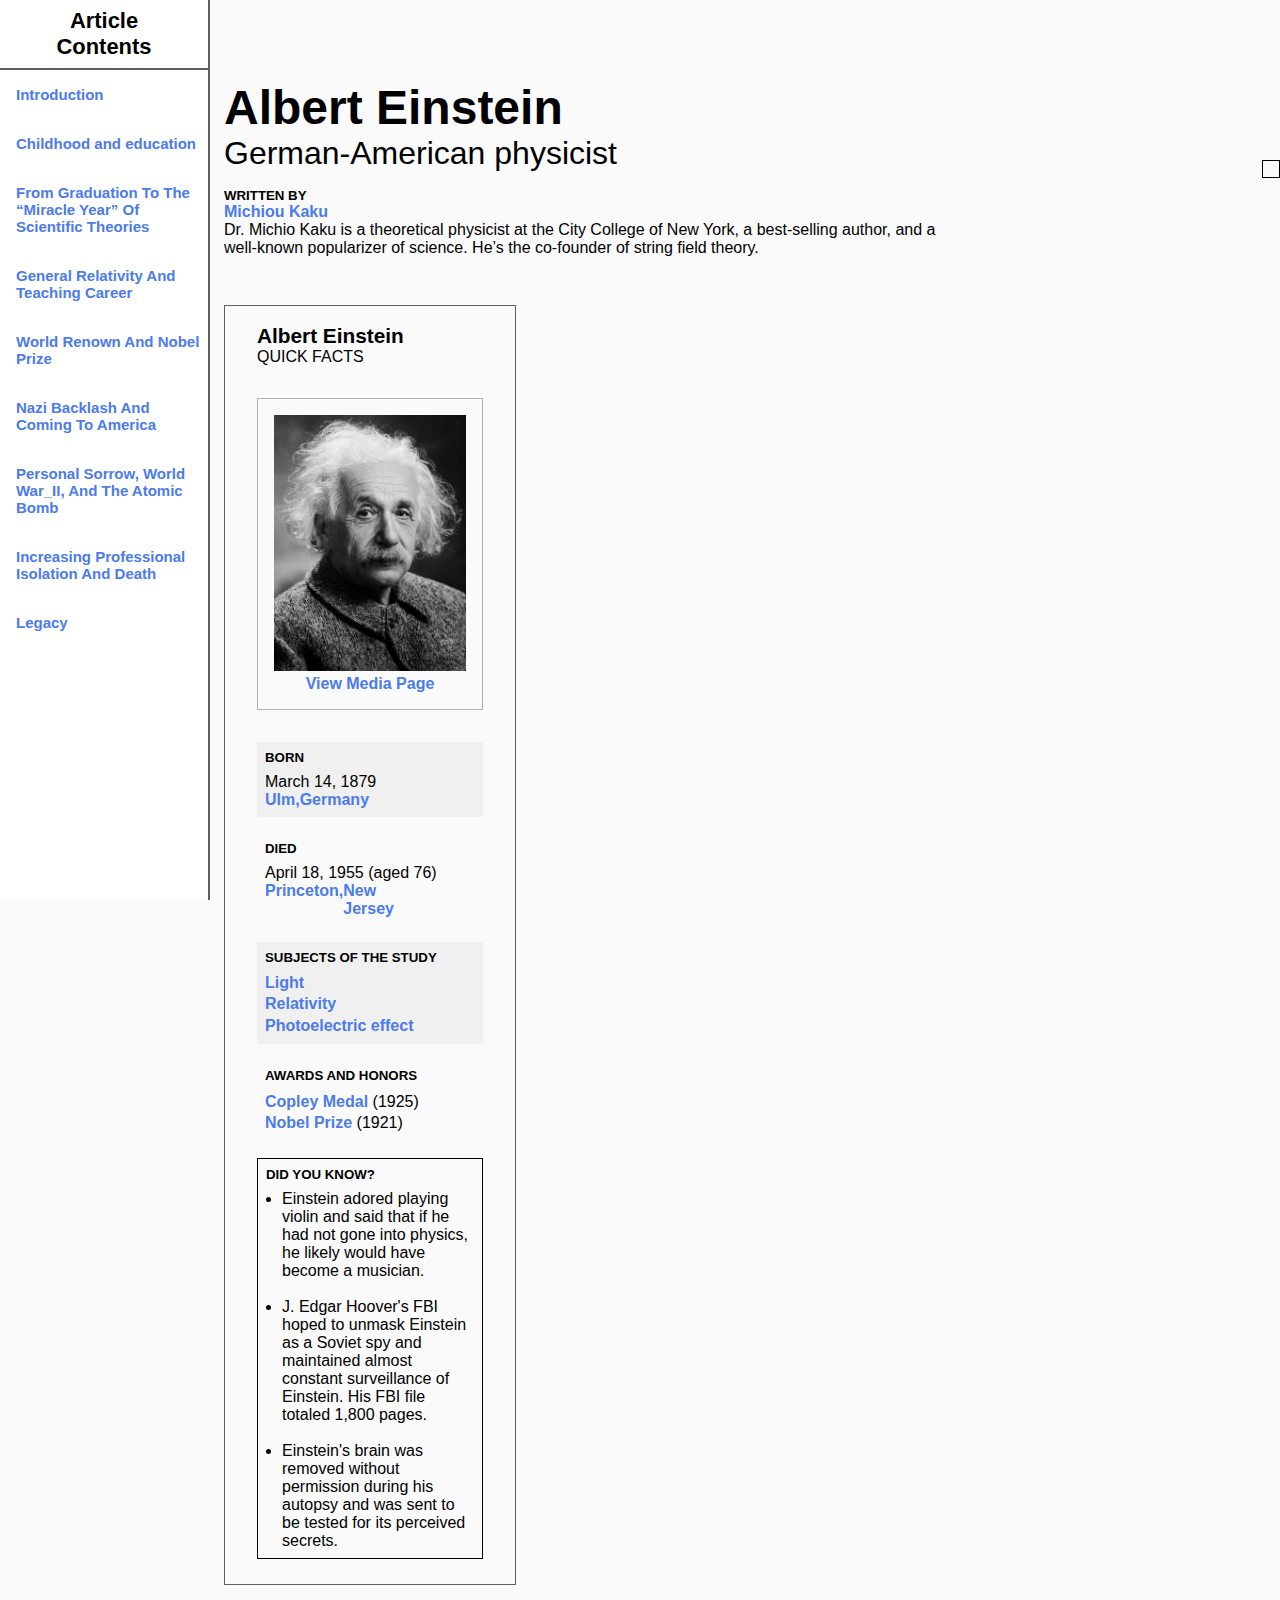
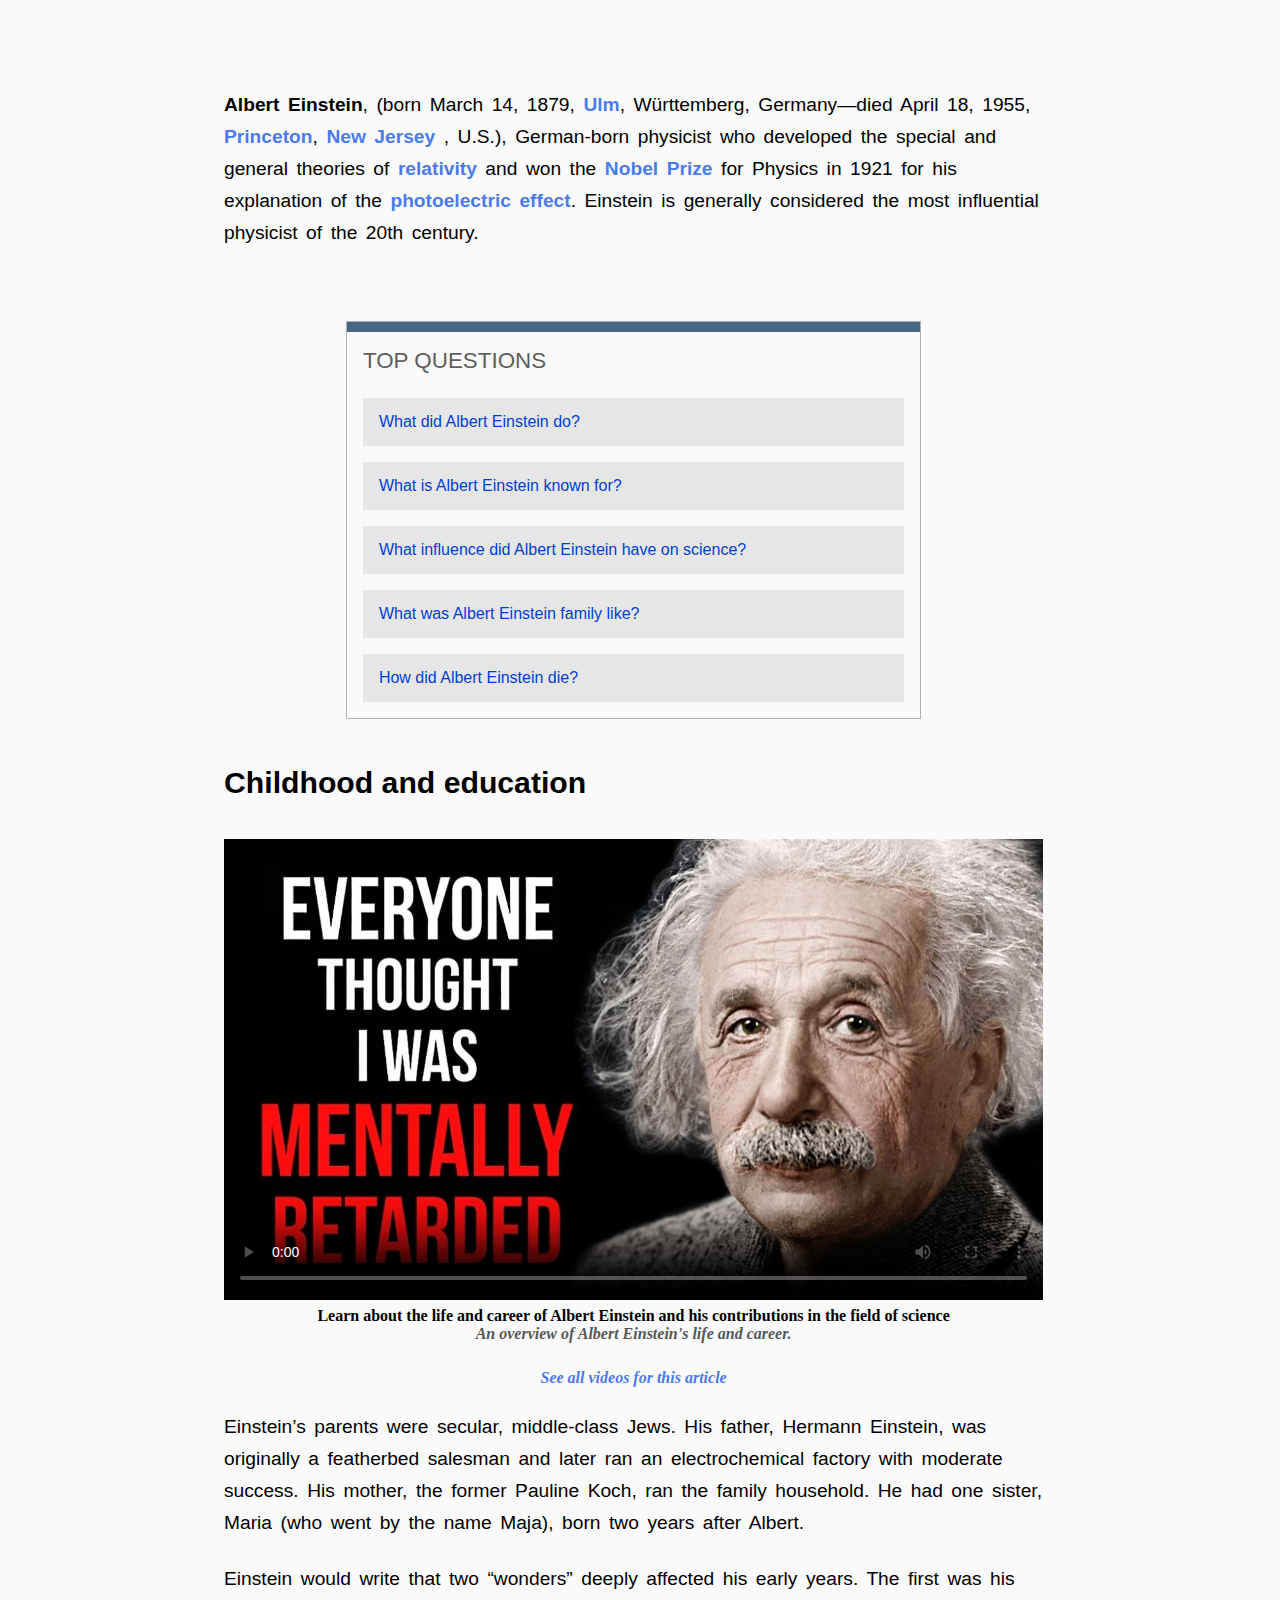
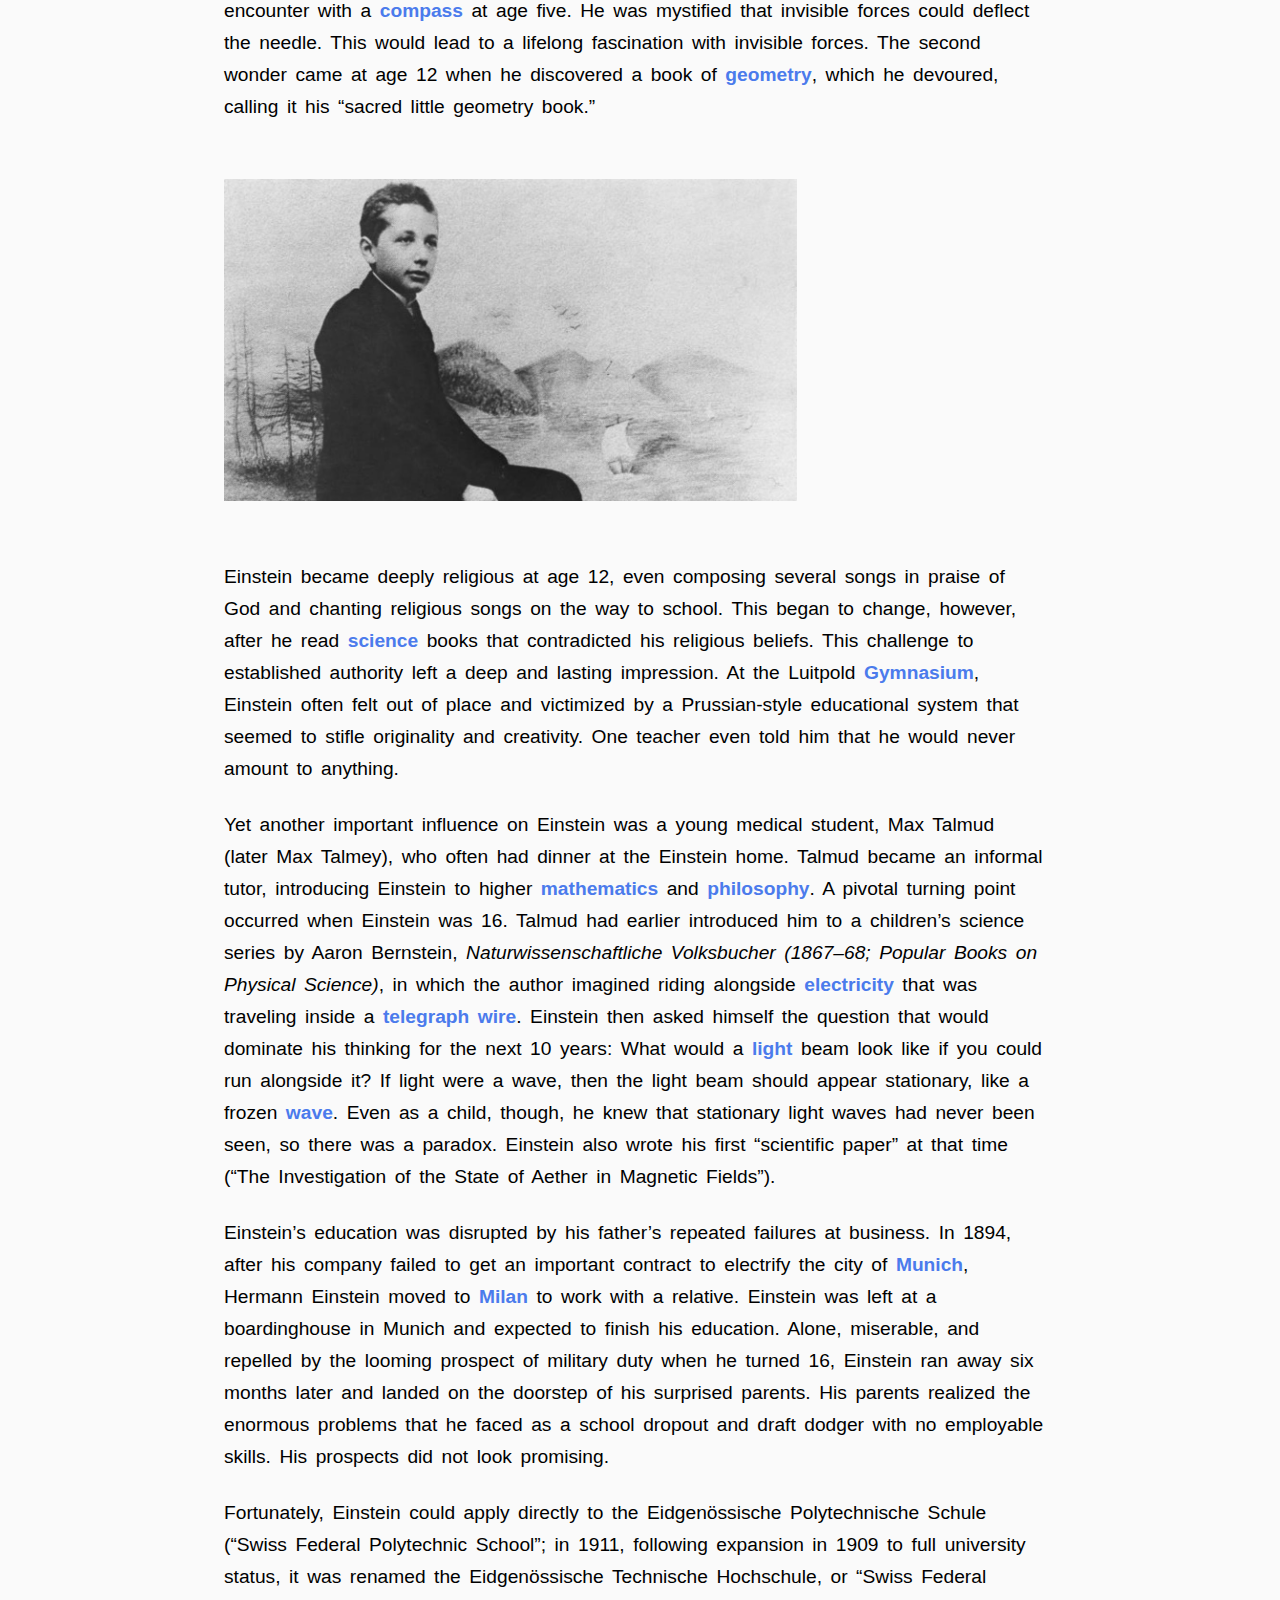
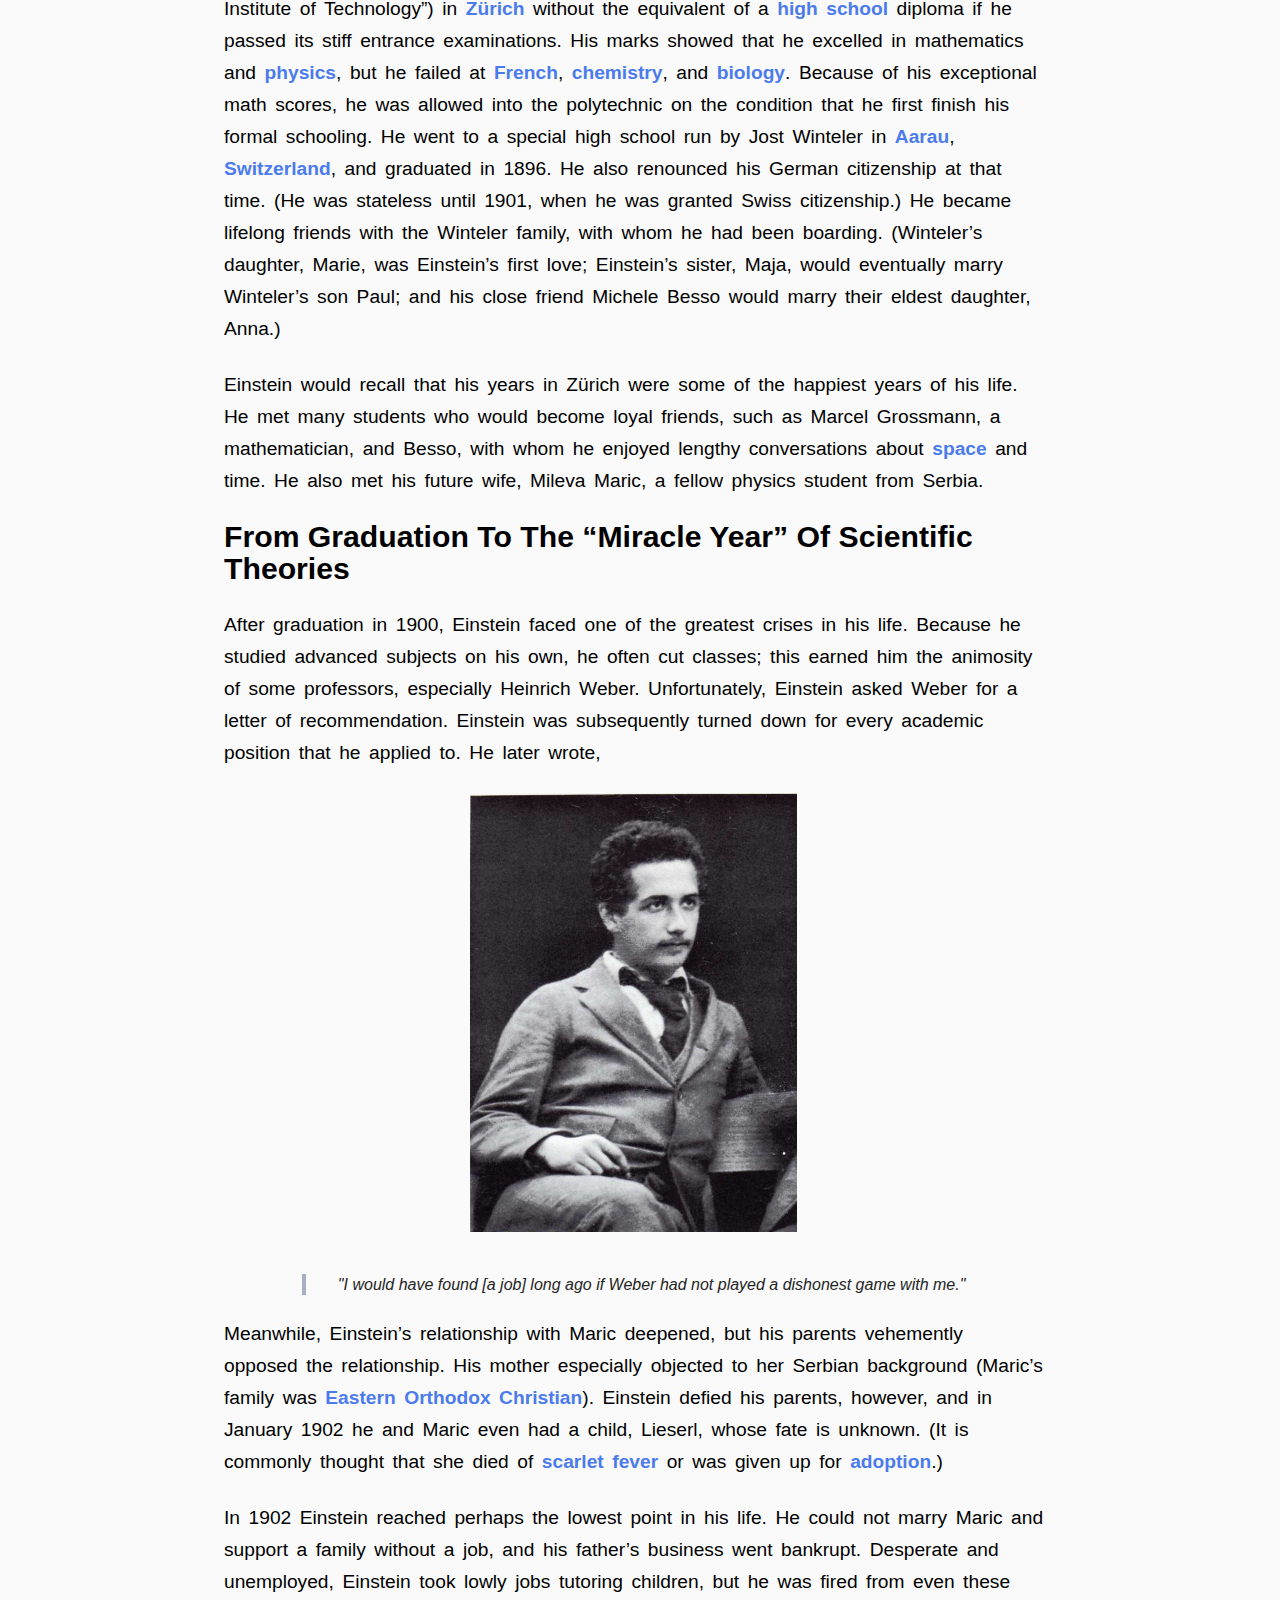
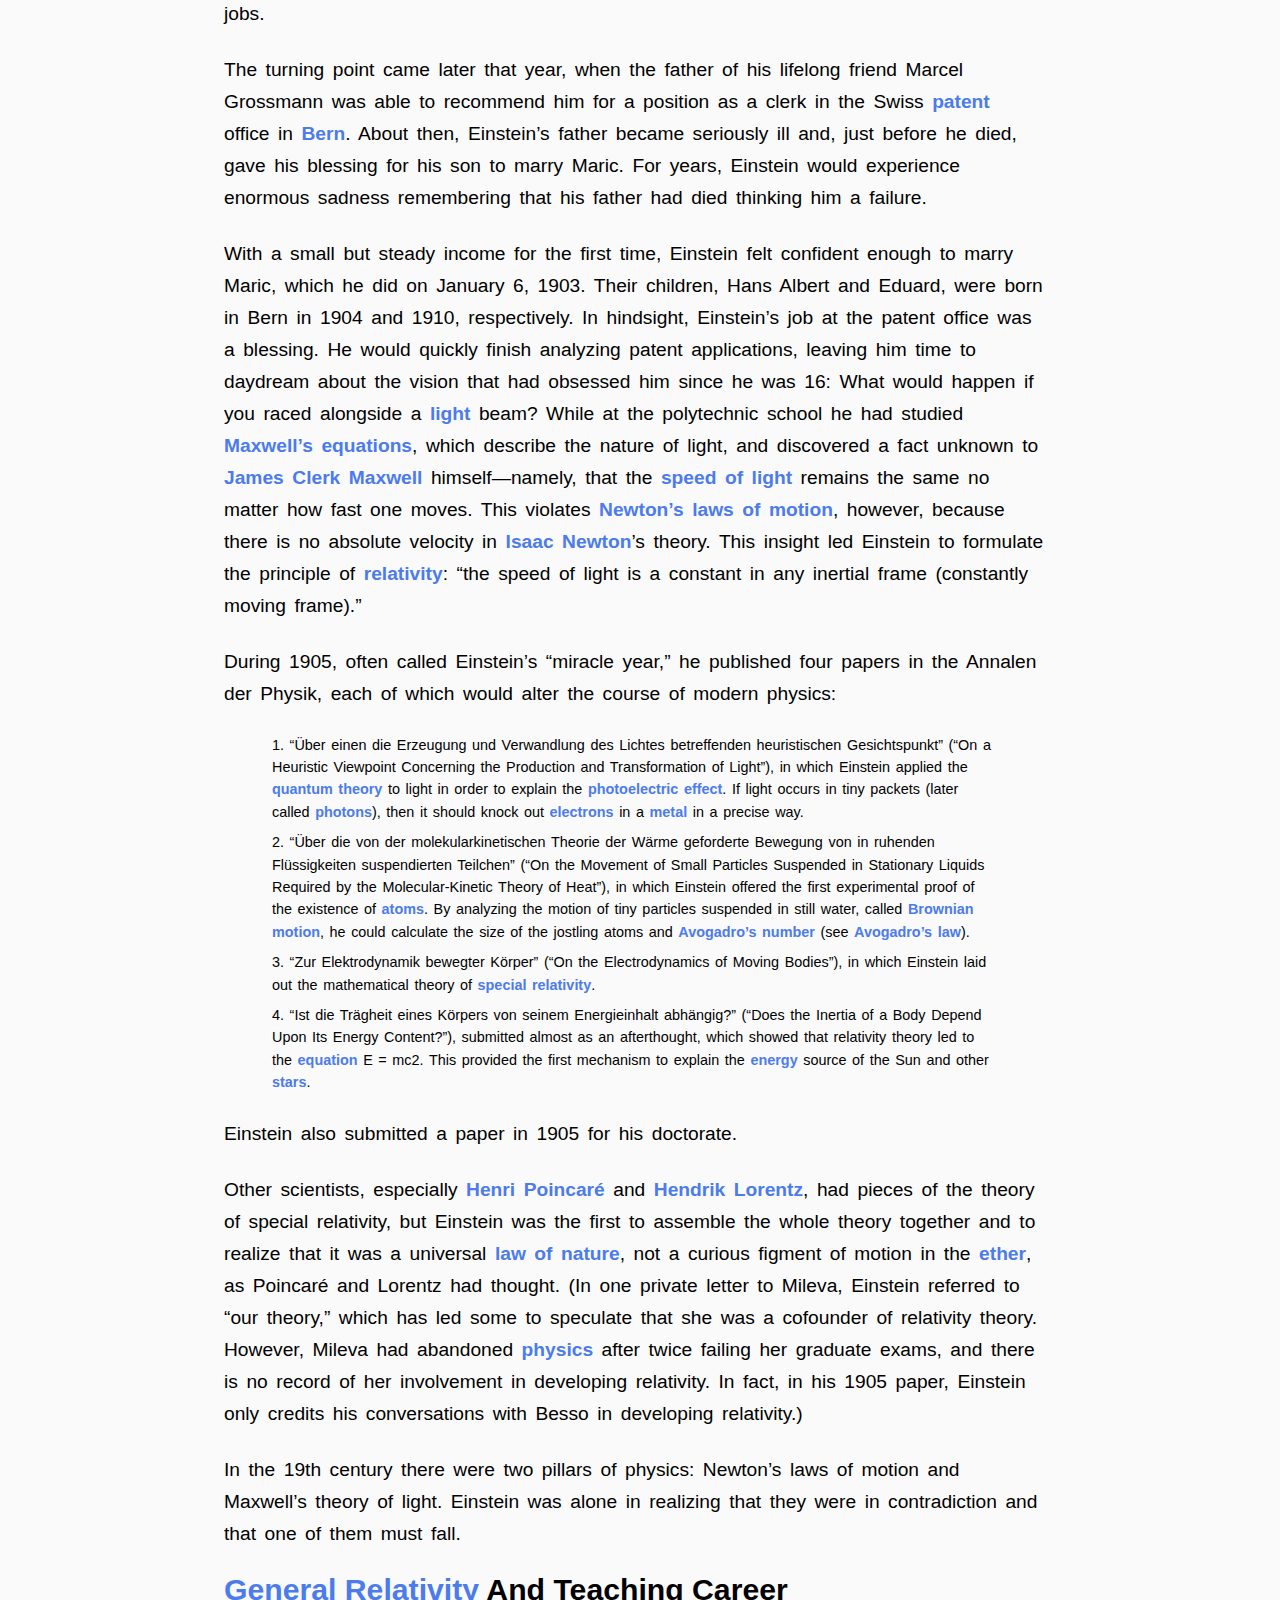
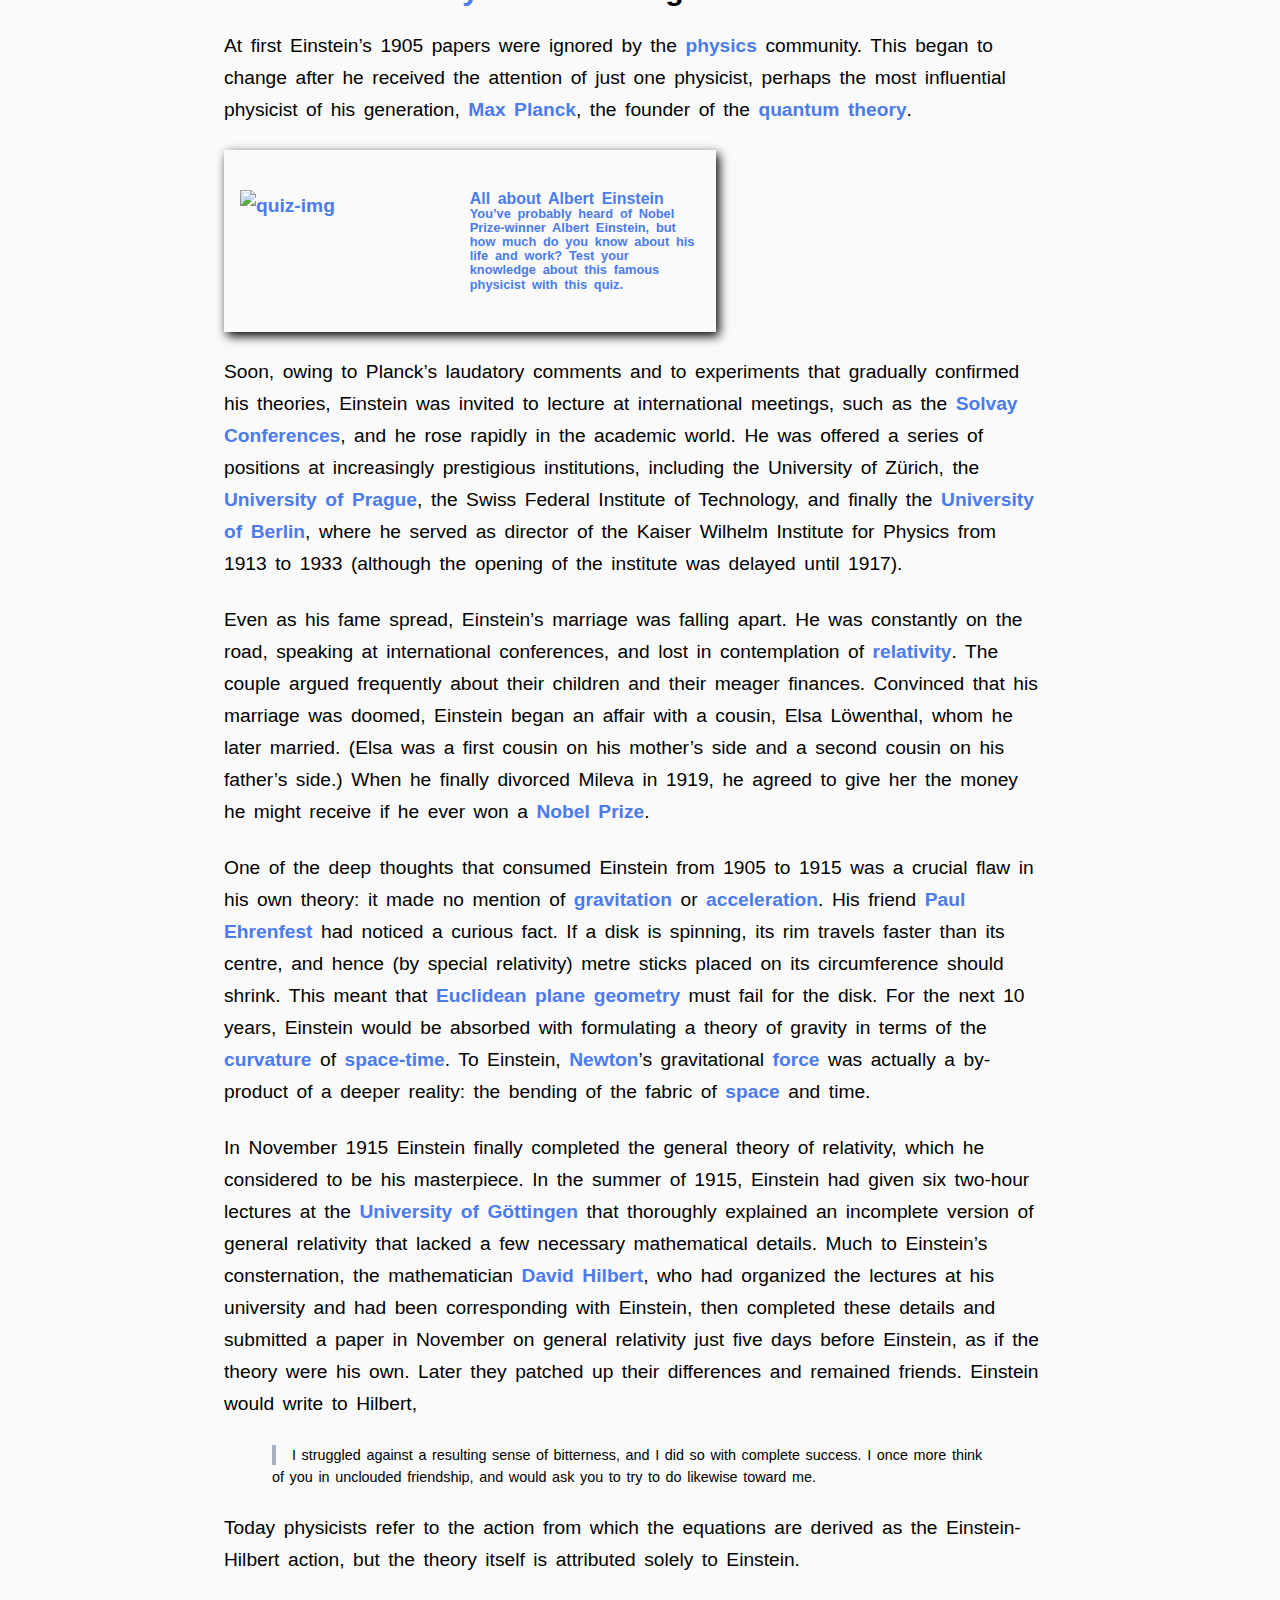
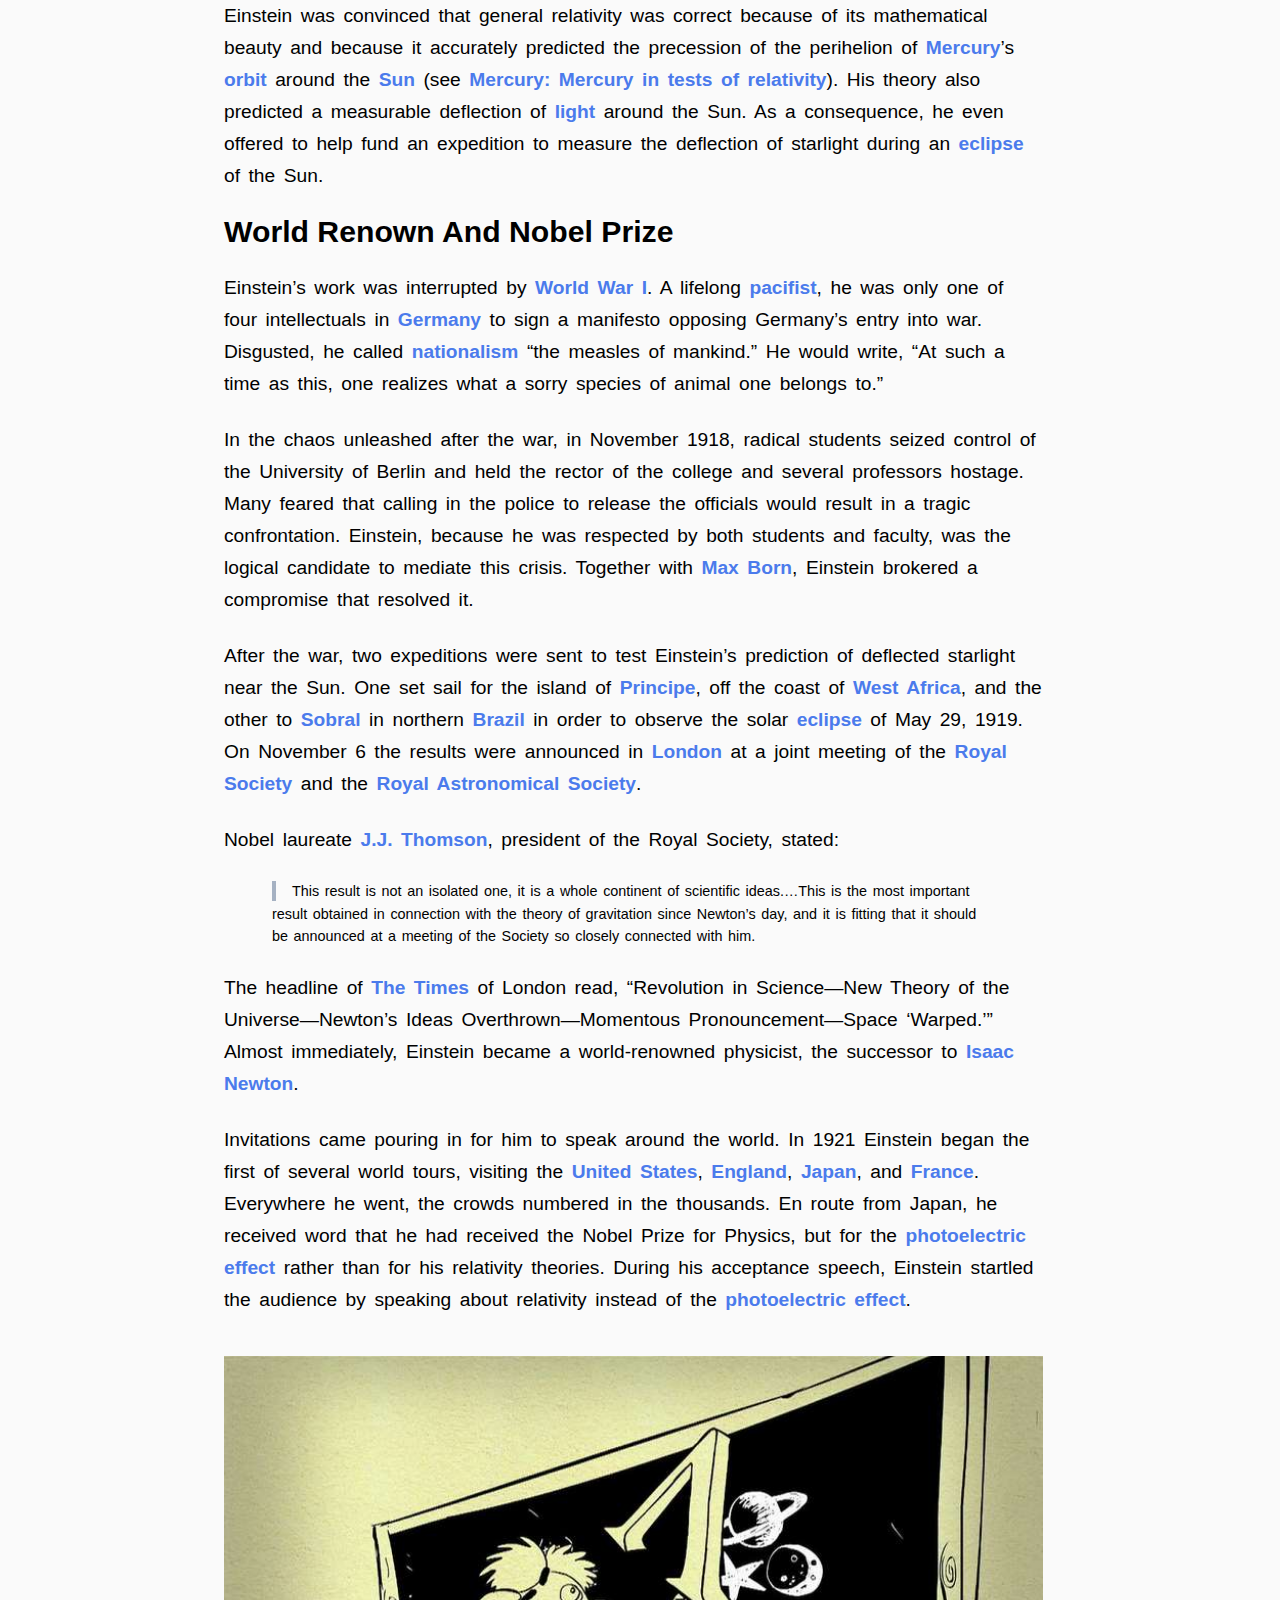
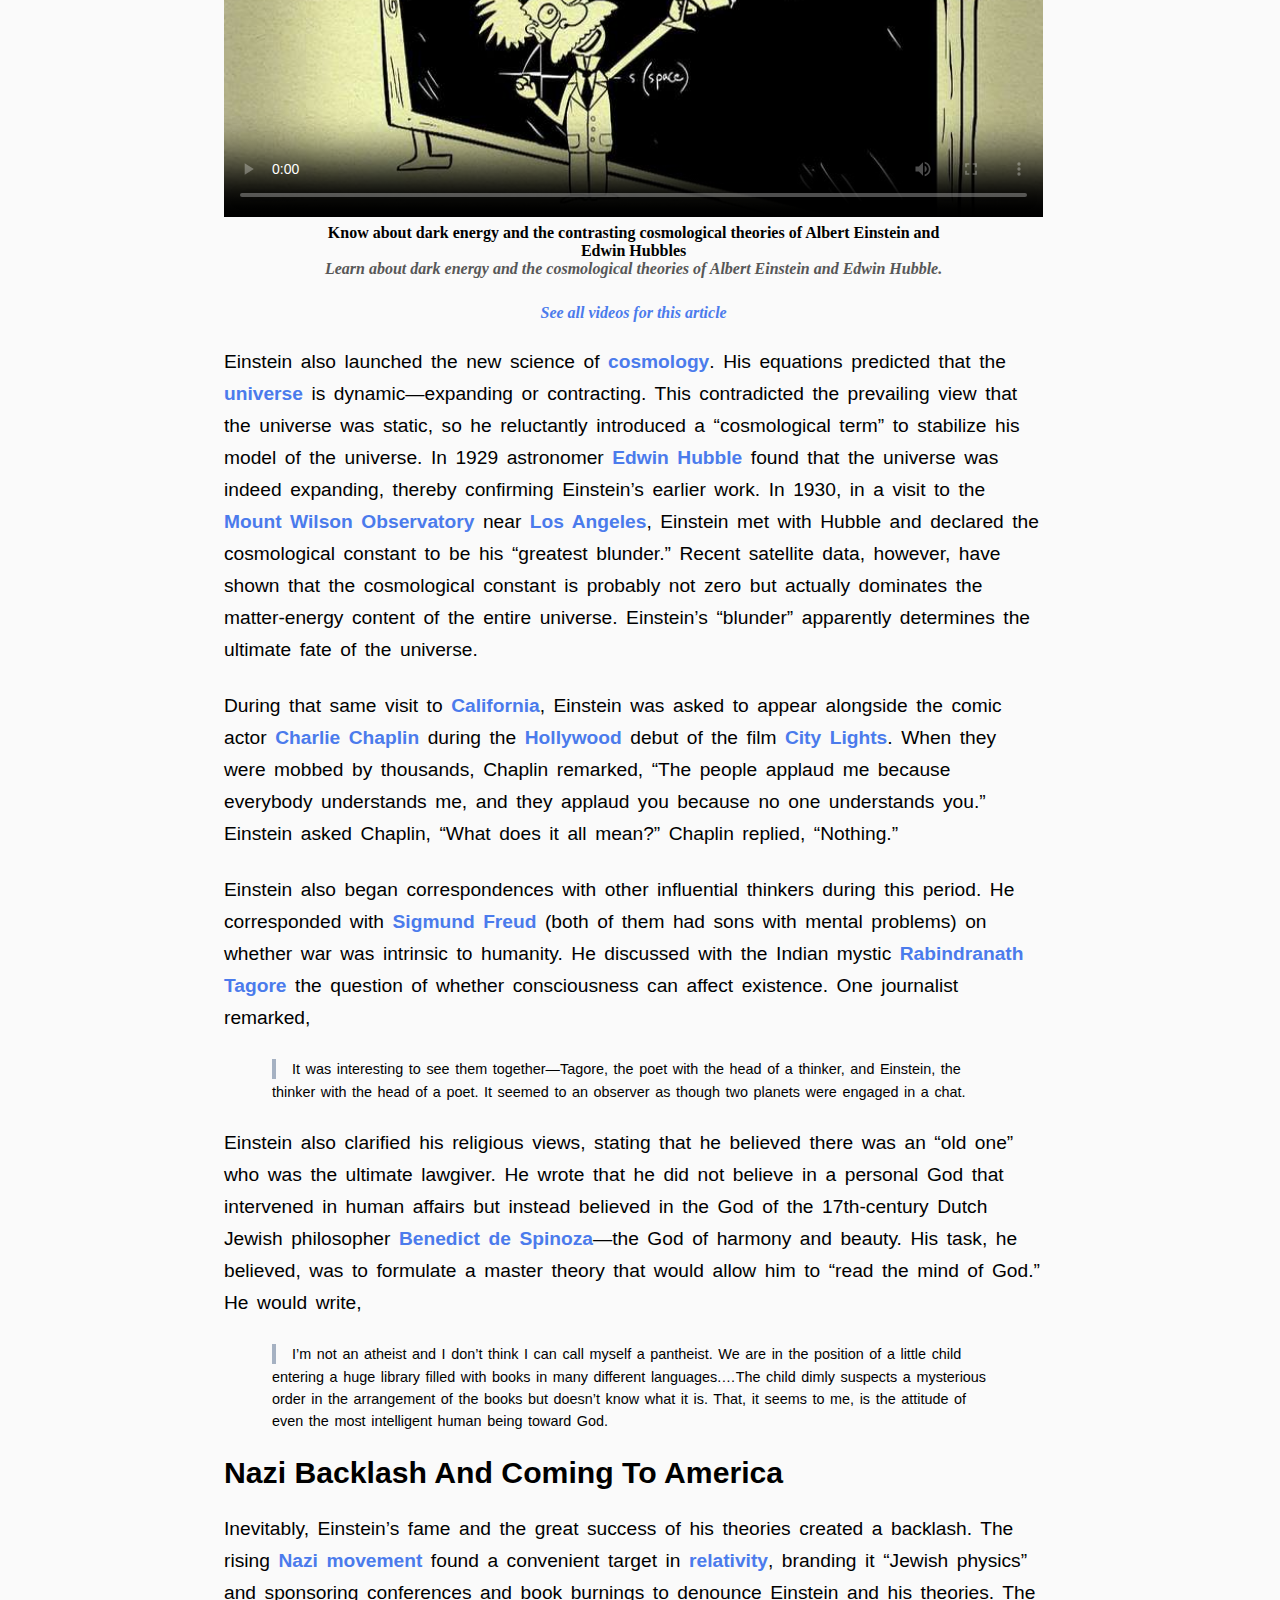
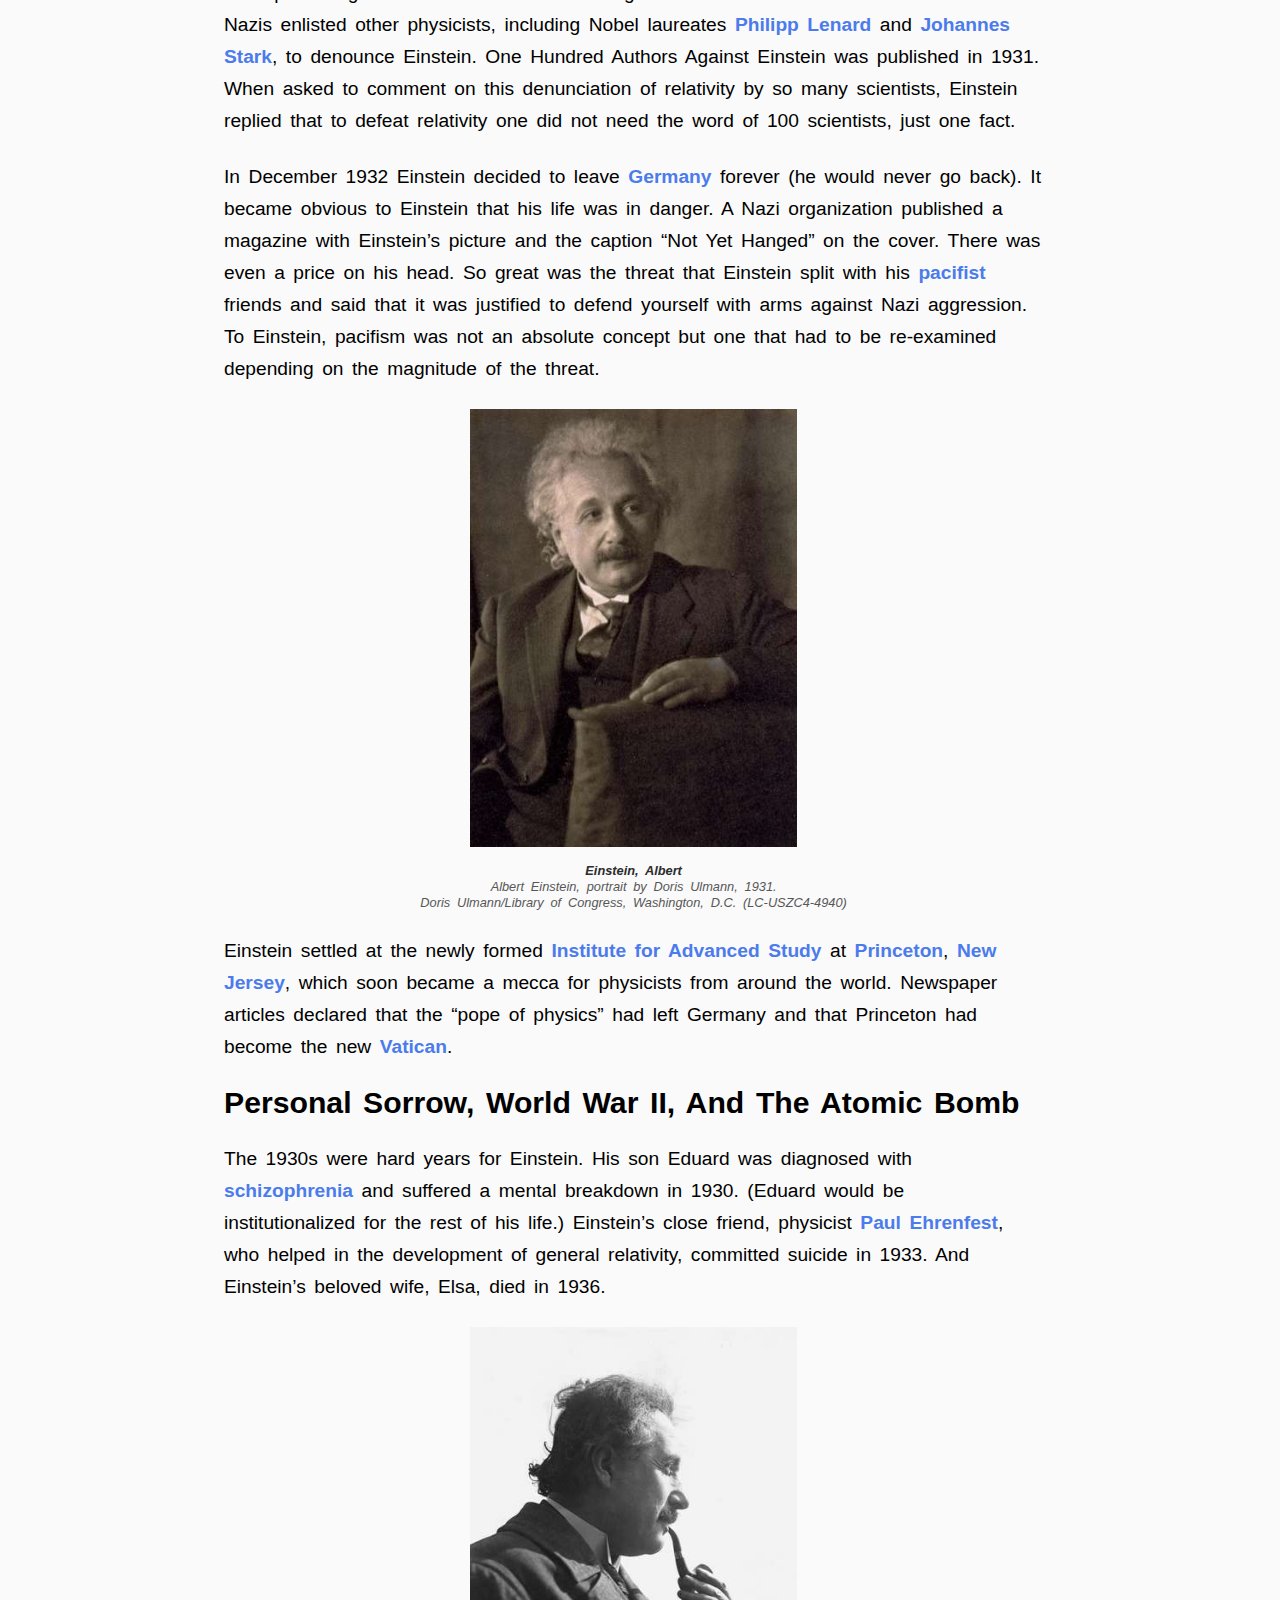
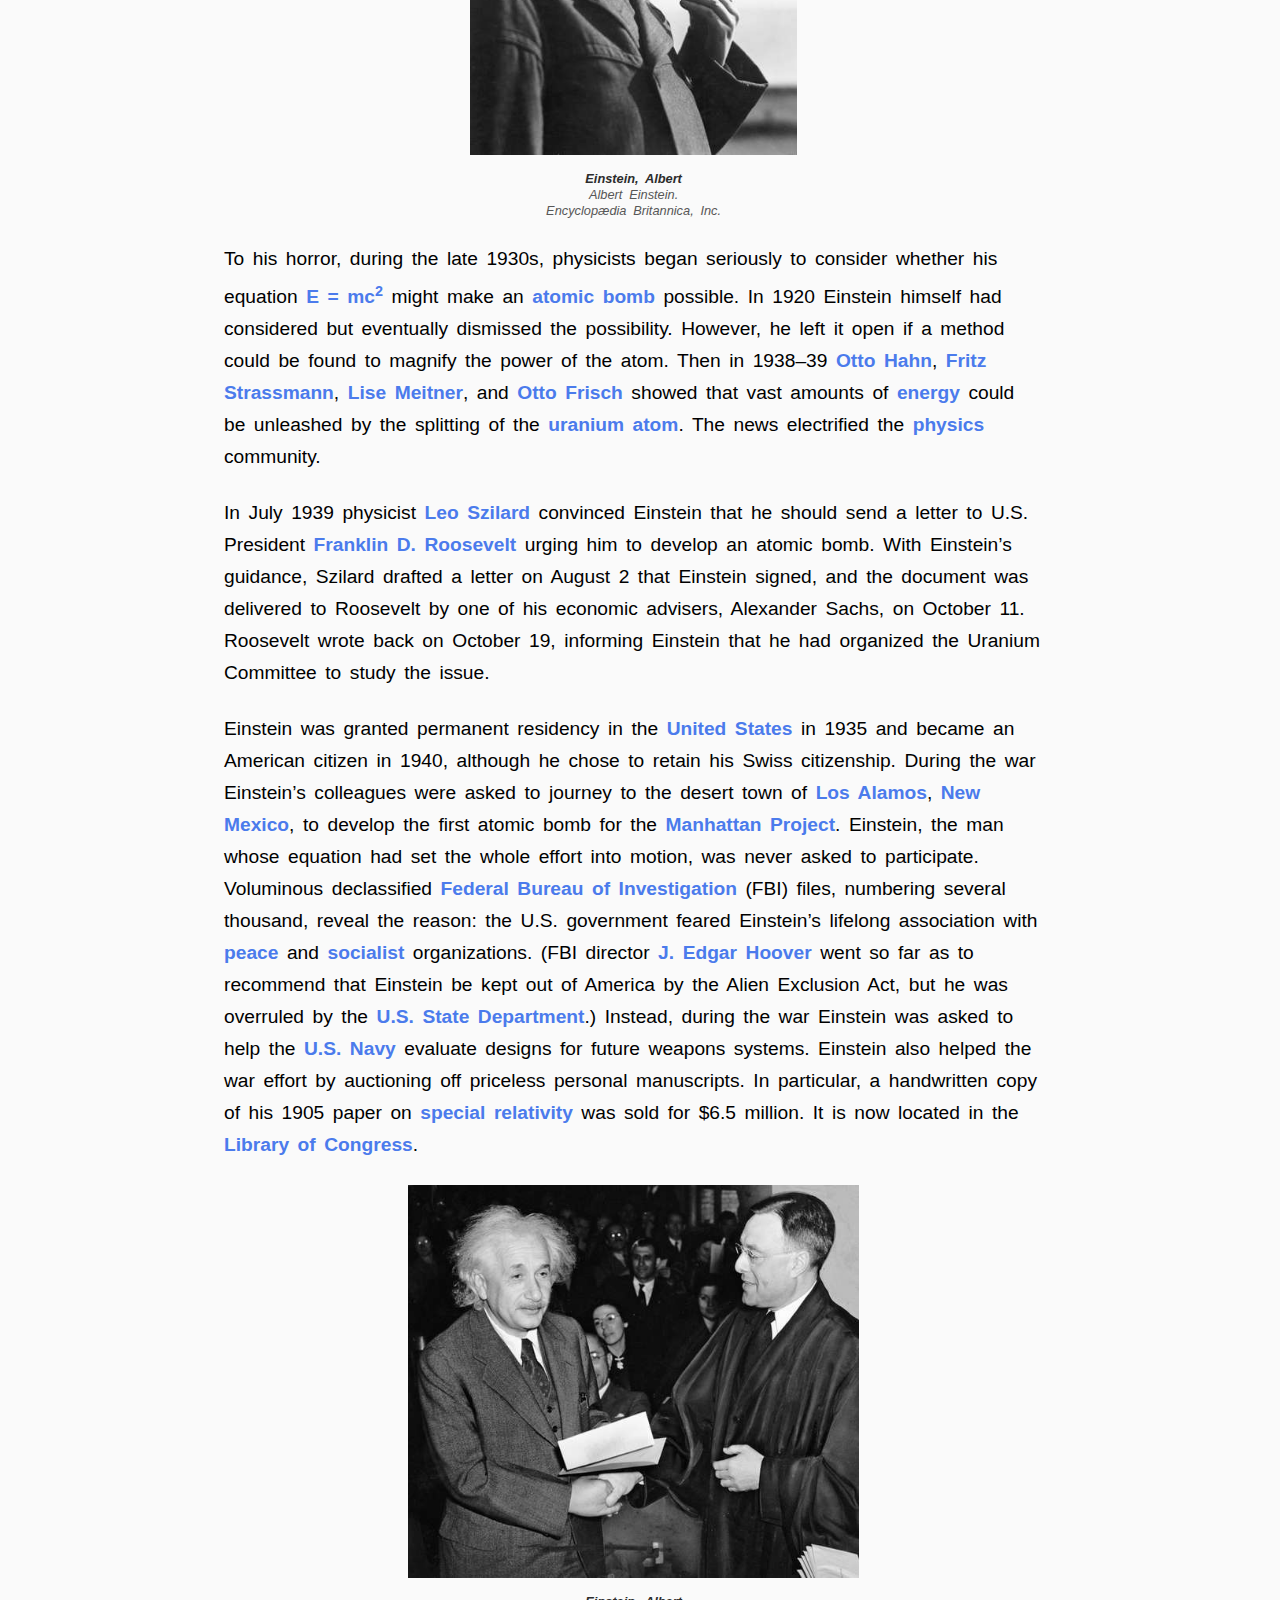
==== commit 6e79af15: "commit" ====
--- a/albertEinstein.html
+++ b/albertEinstein.html
@@ -971,8 +971,9 @@
                                                 theory</a>.
                                         </p>
                                     </div>
+                                    <!-- Quiz Container -->
                                     <div class="quiz-box">
-                                        <a href="/einsteinQuiz/index.html">
+                                        <a href="einsteinQuiz/index.html">
                                             <div class="quiz-content">
                                                 <div>
                                                     <img src="https://www.dng24.co.uk/wp-content/uploads/2016/12/quiz.jpg"
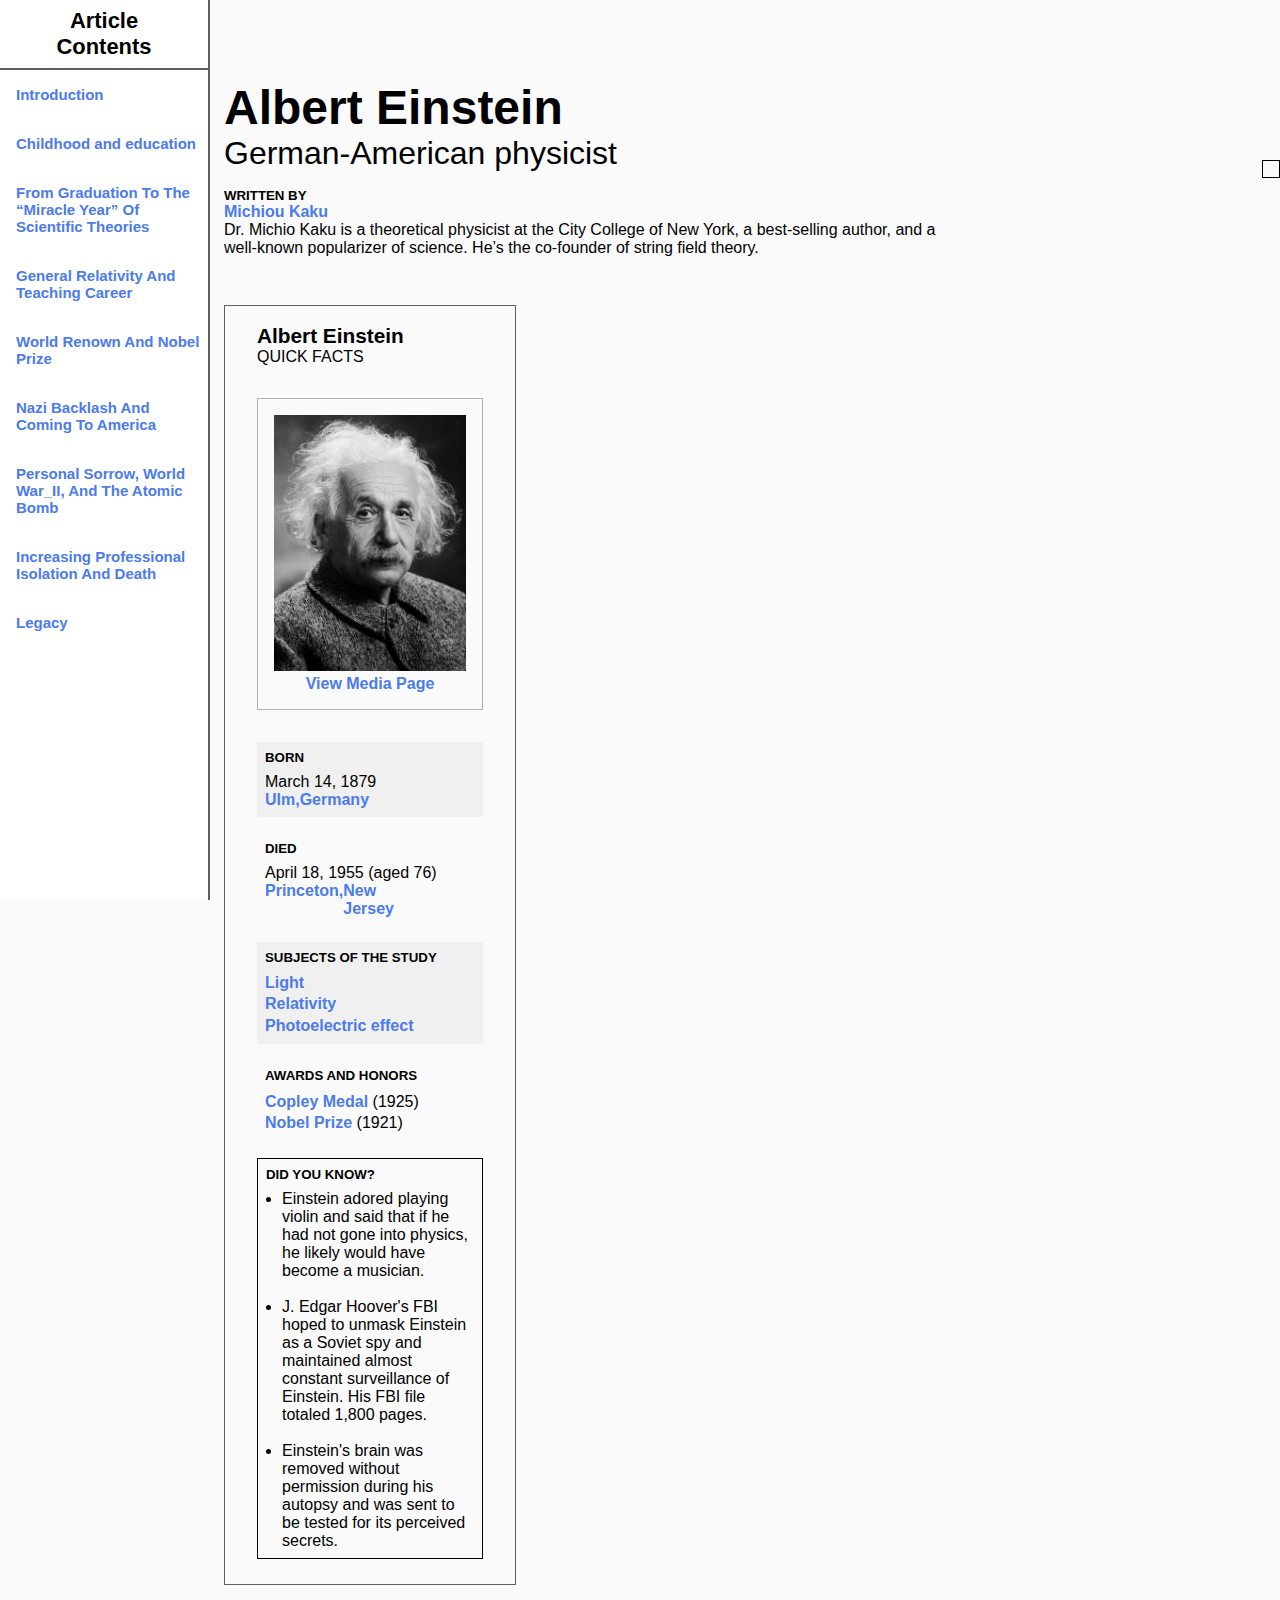
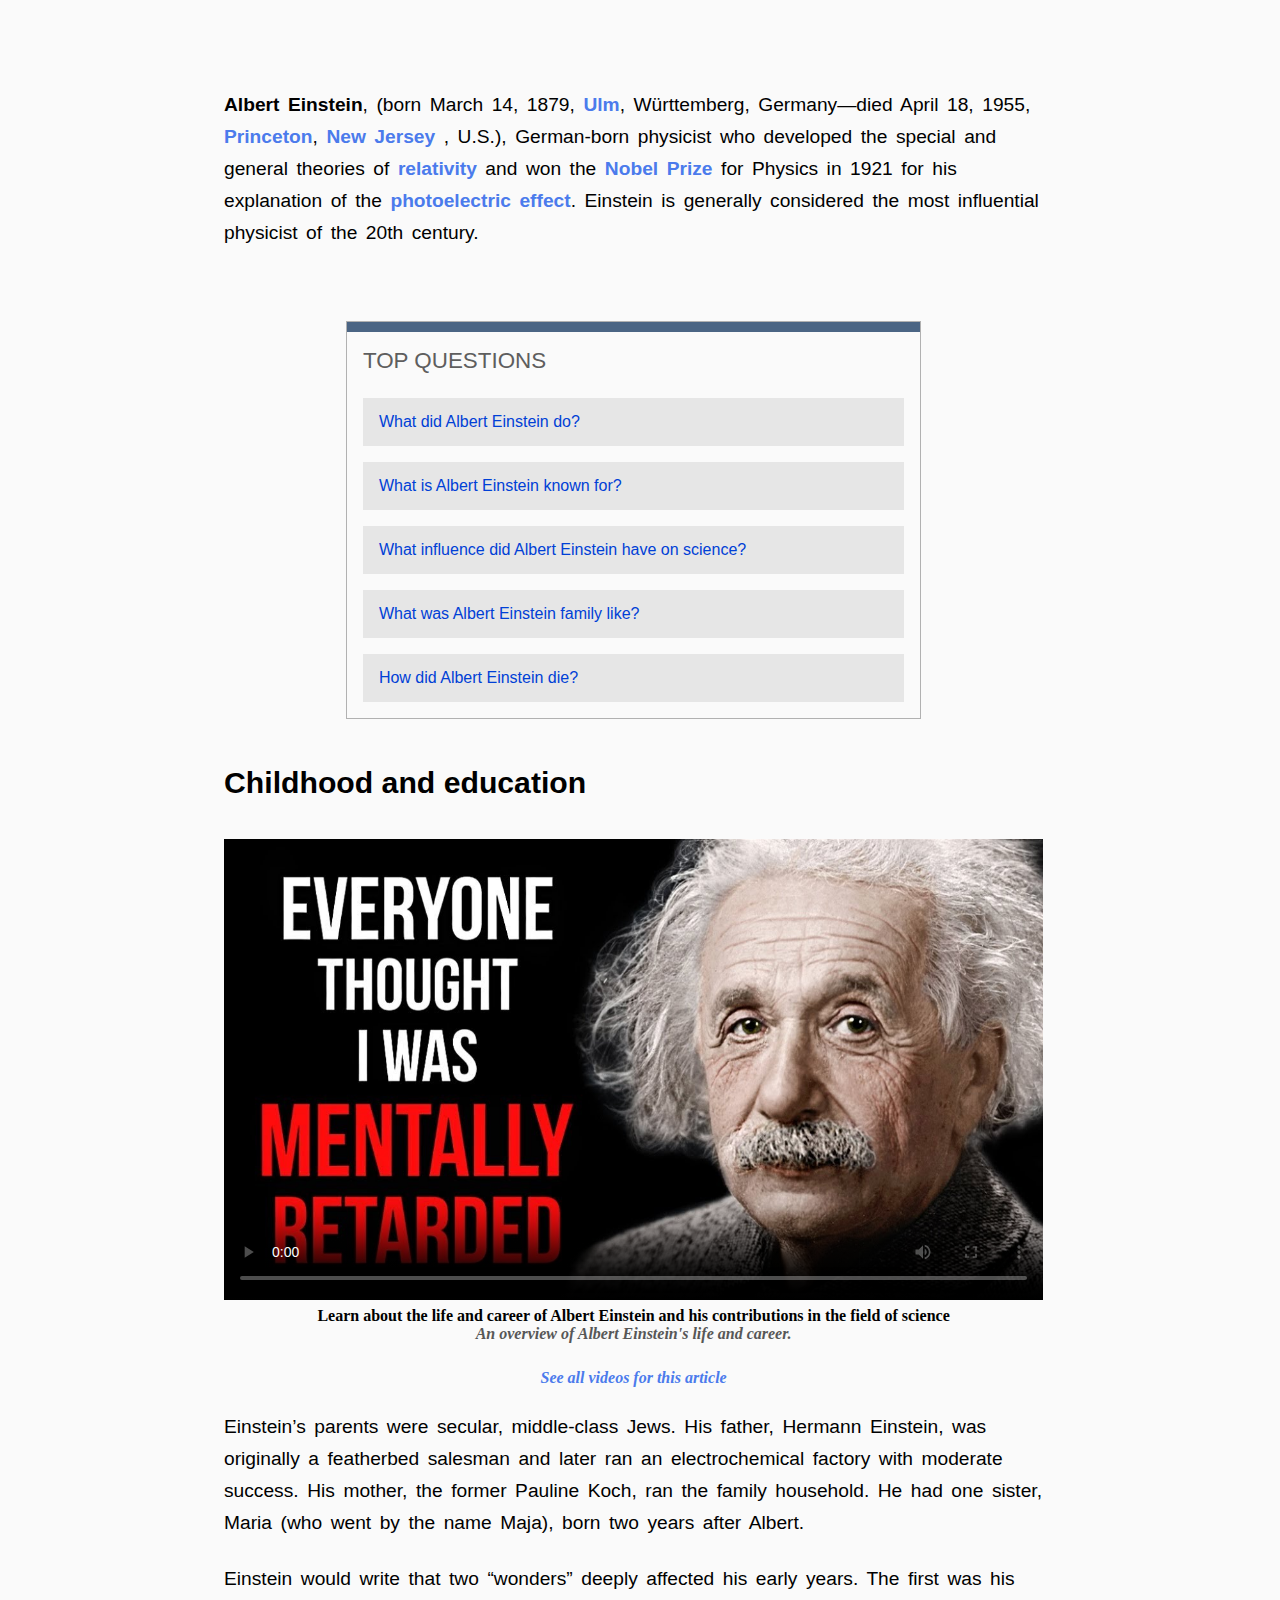
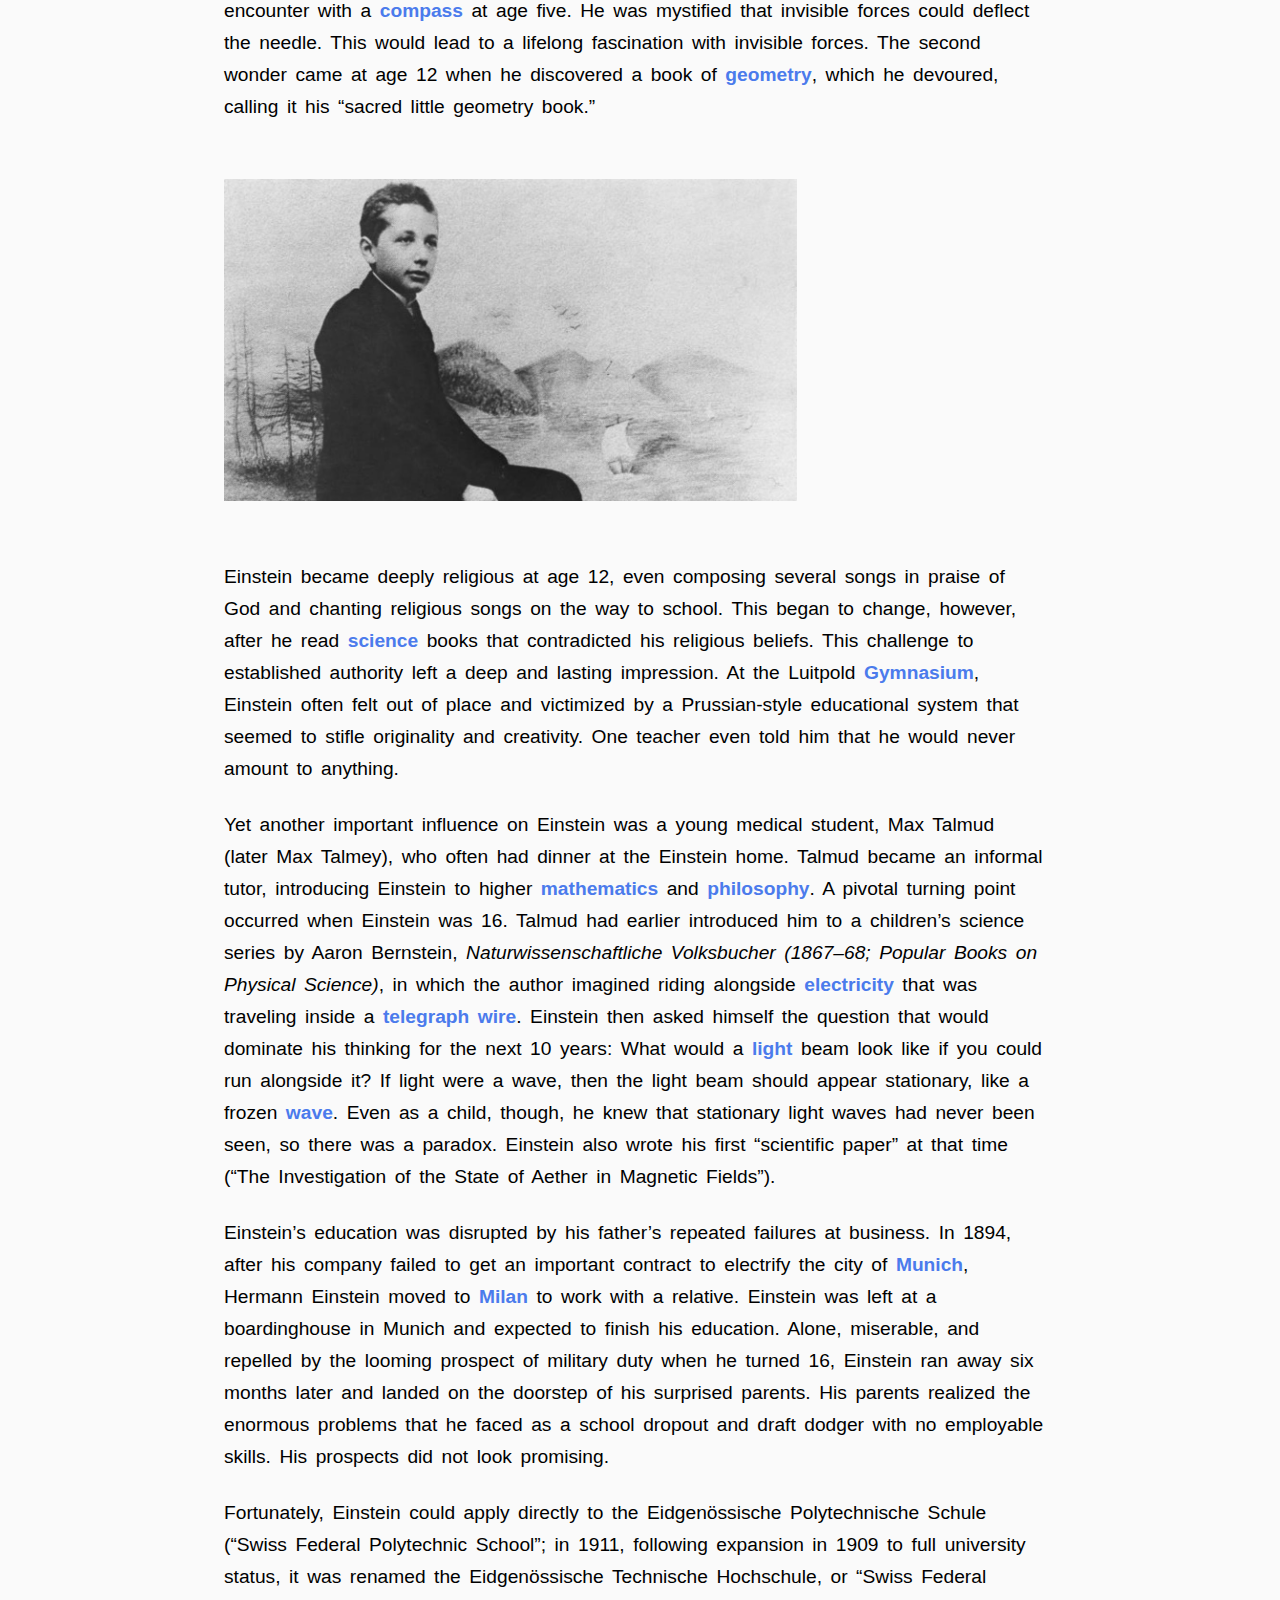
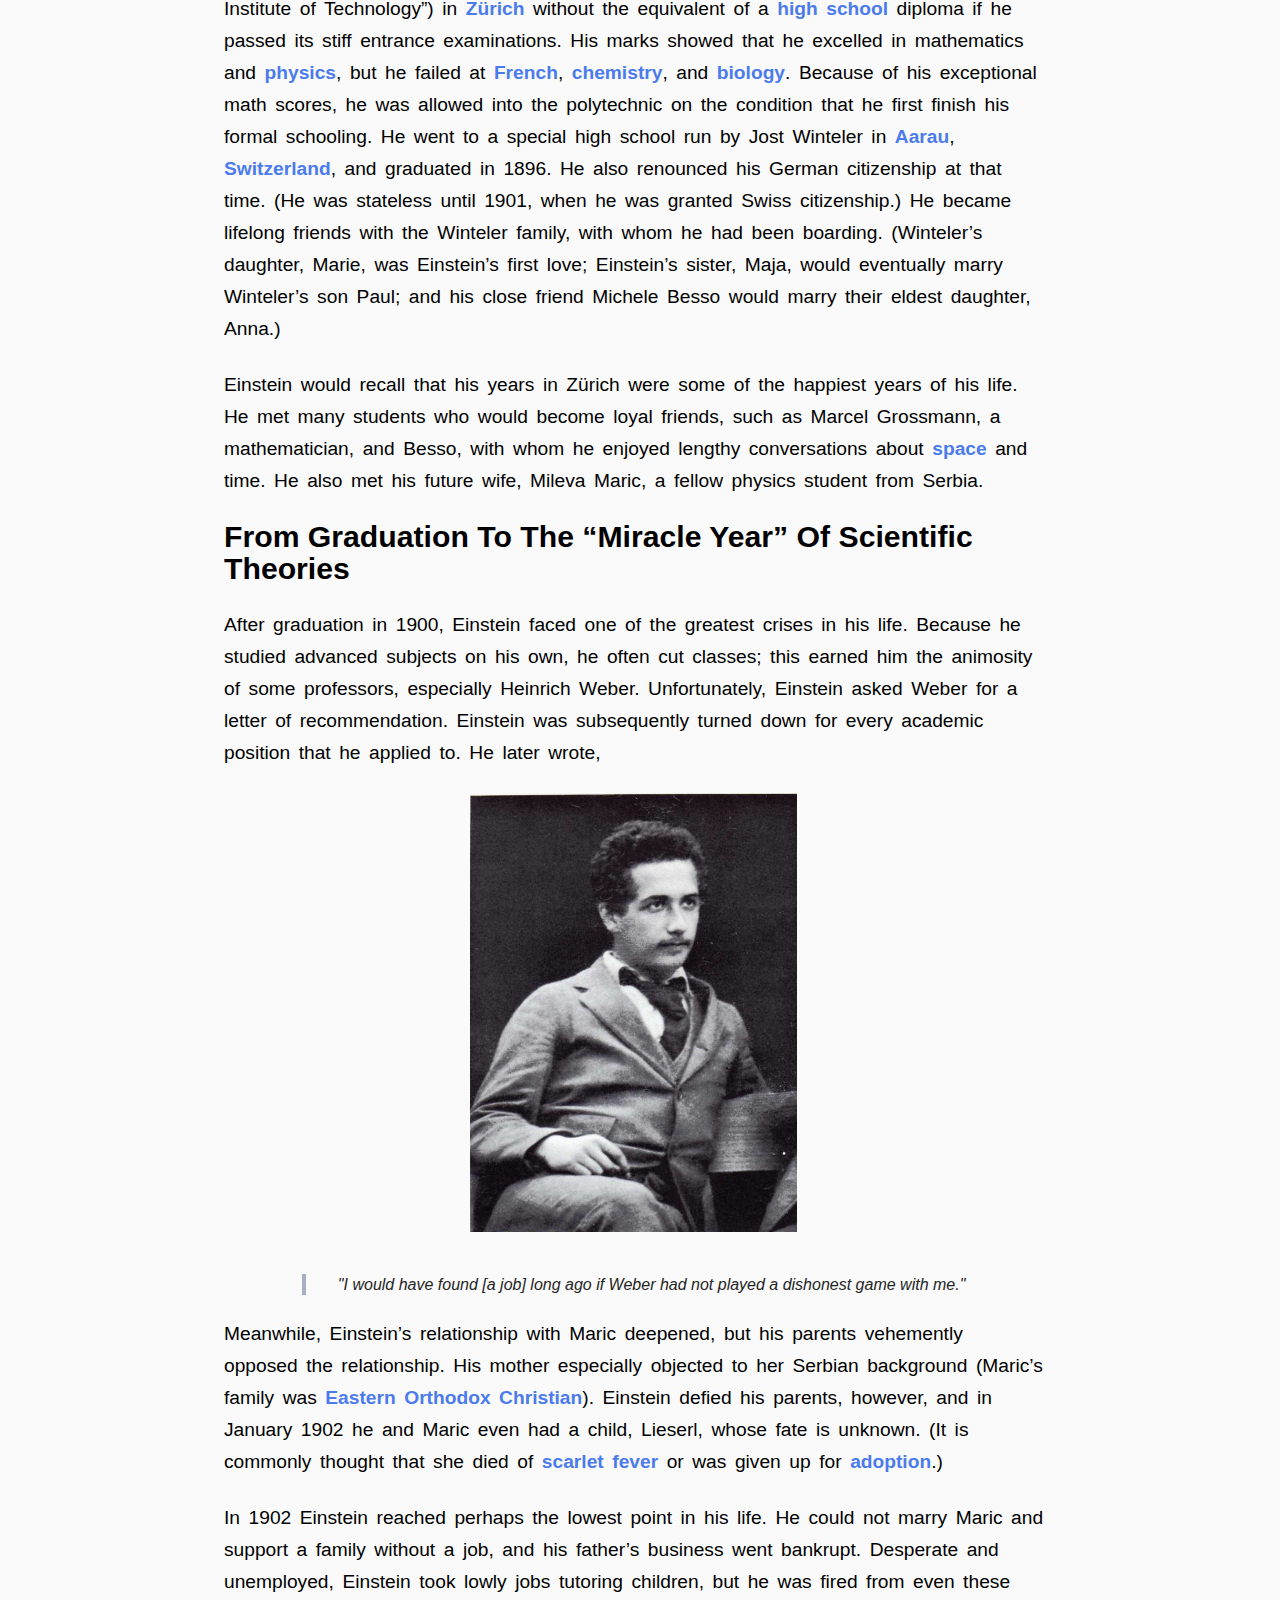
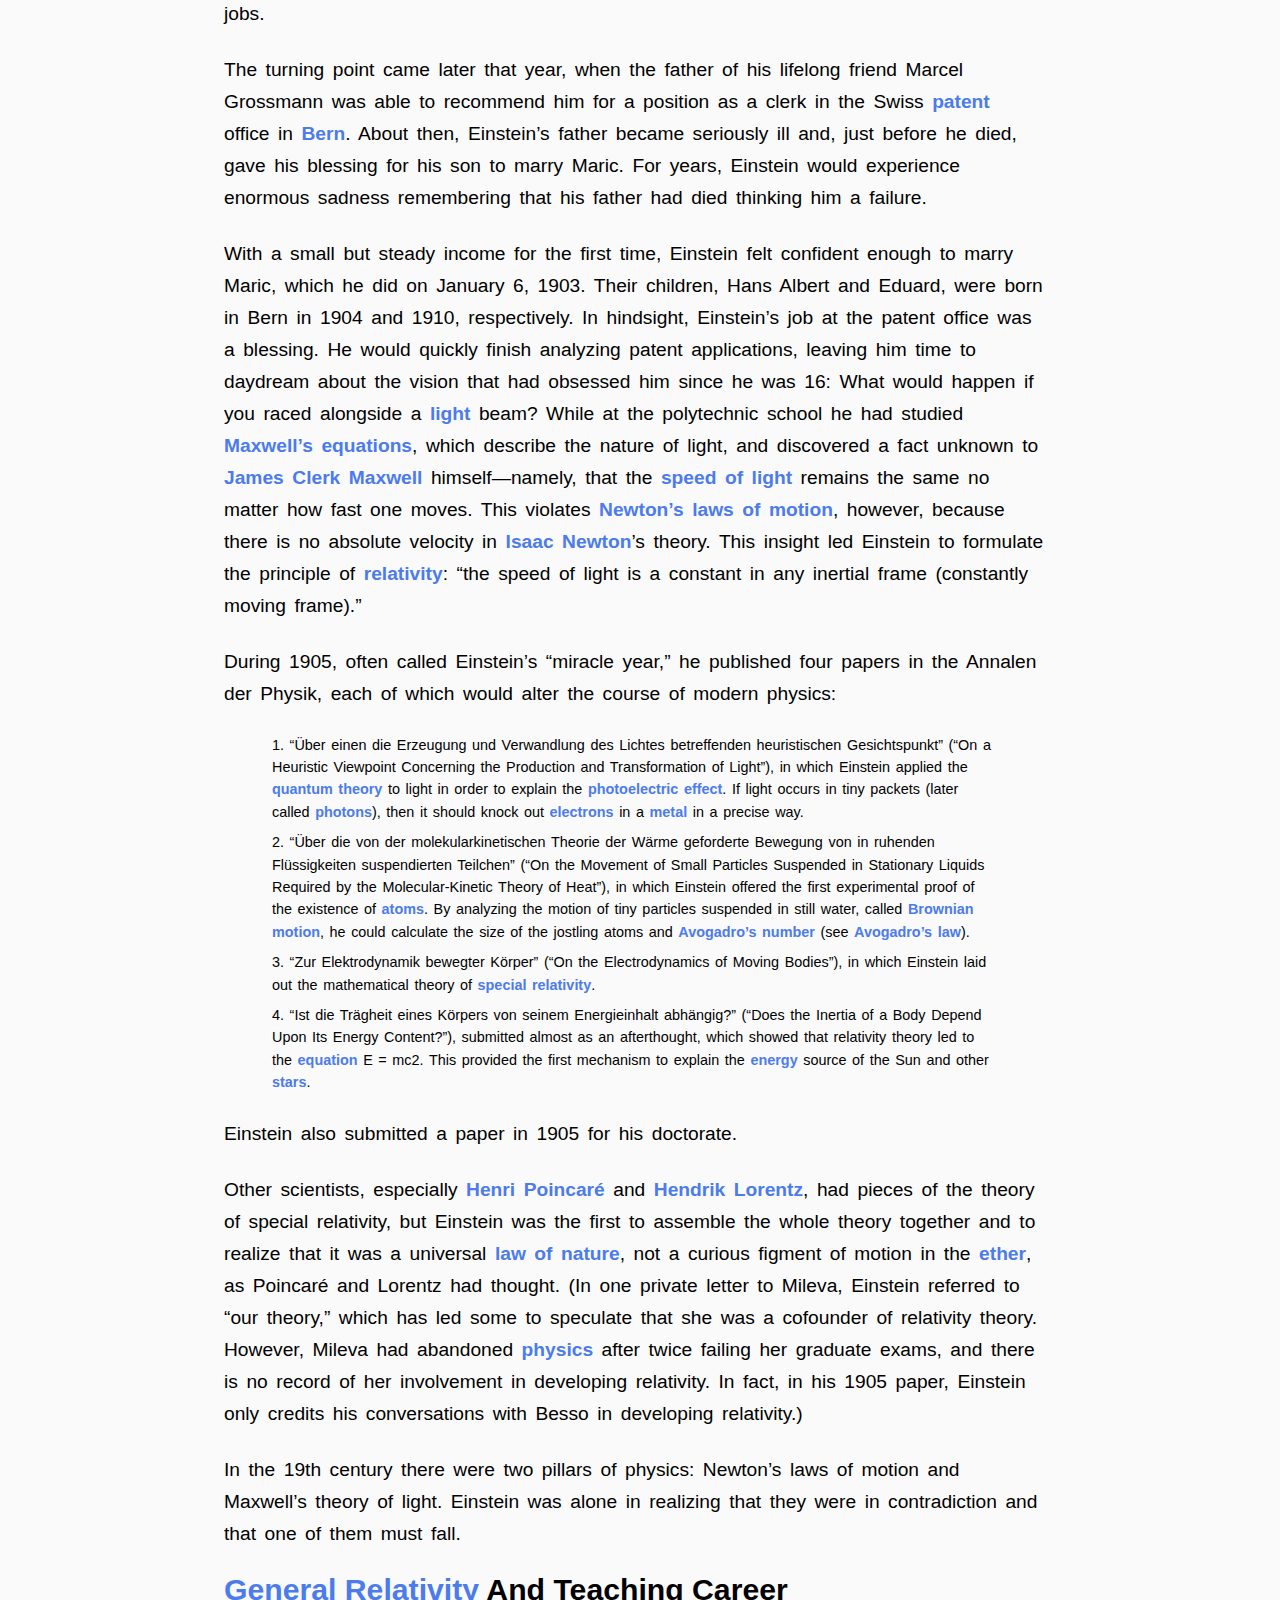
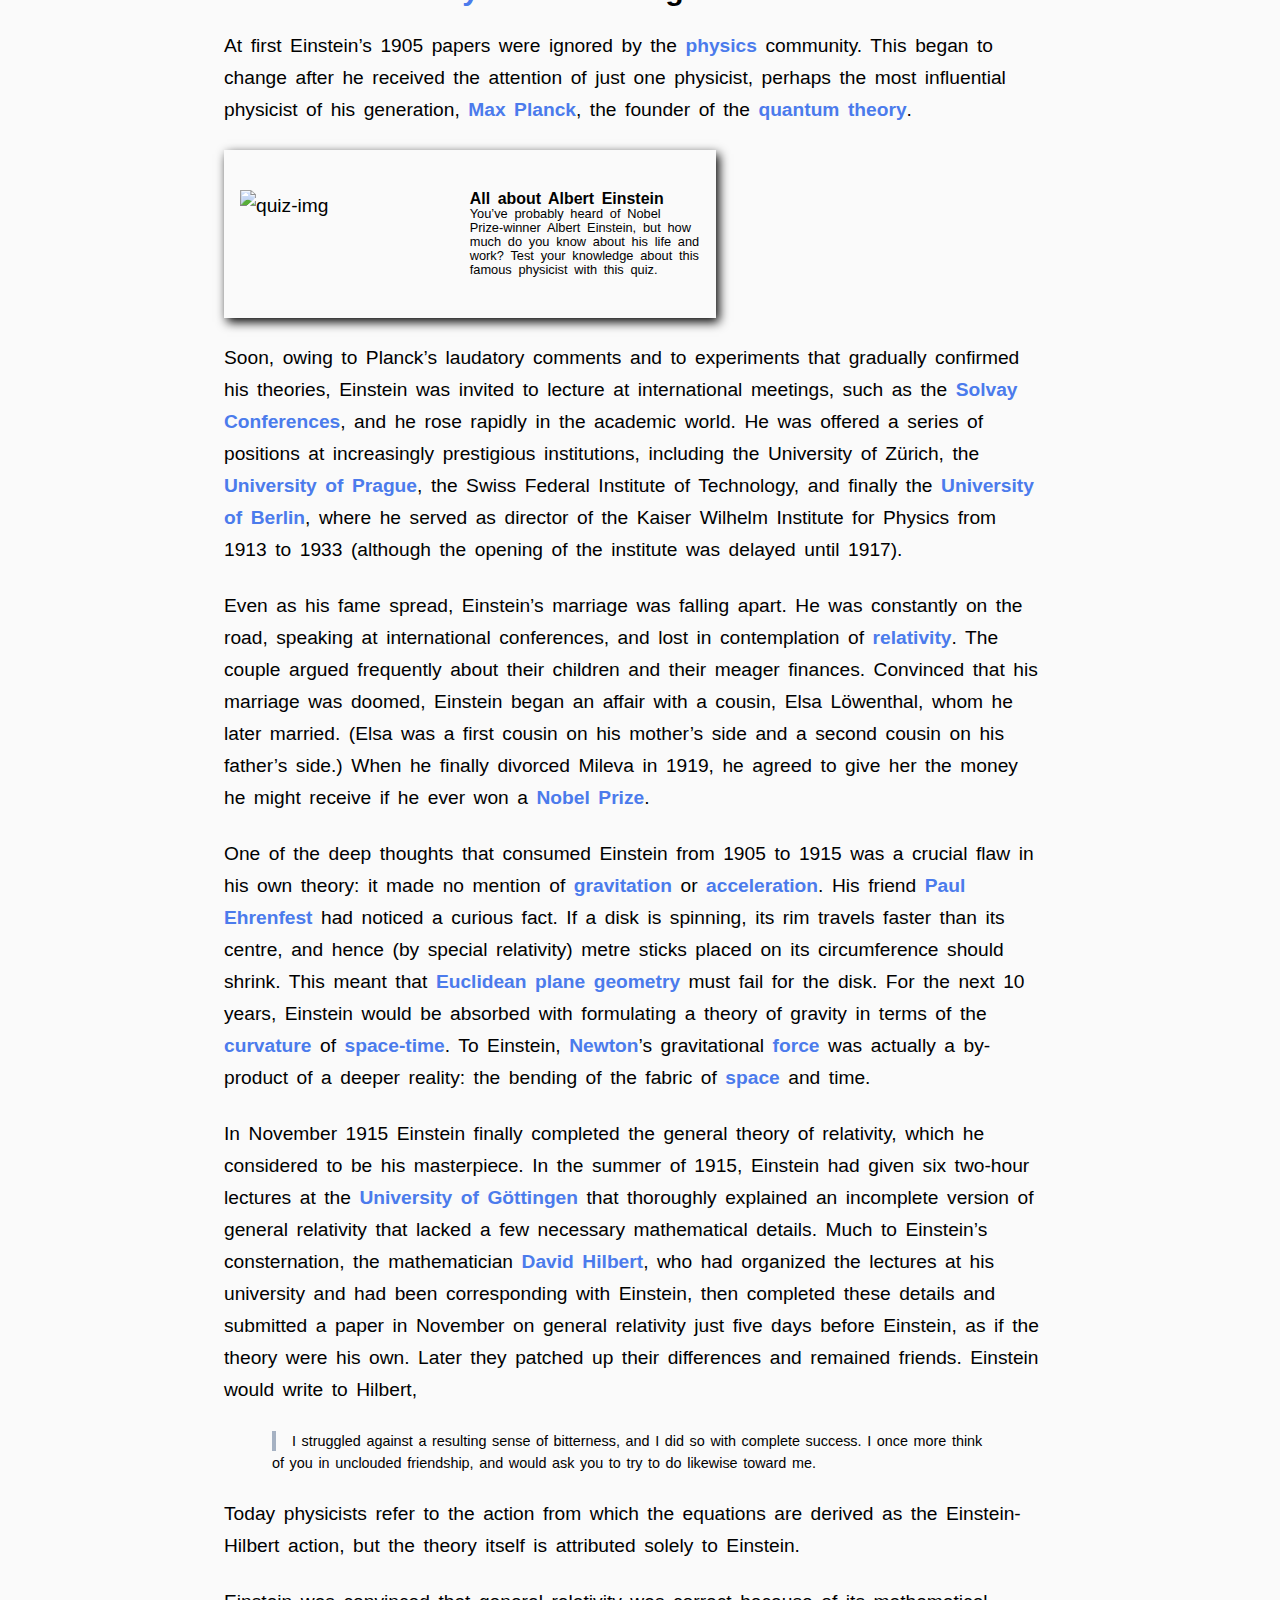
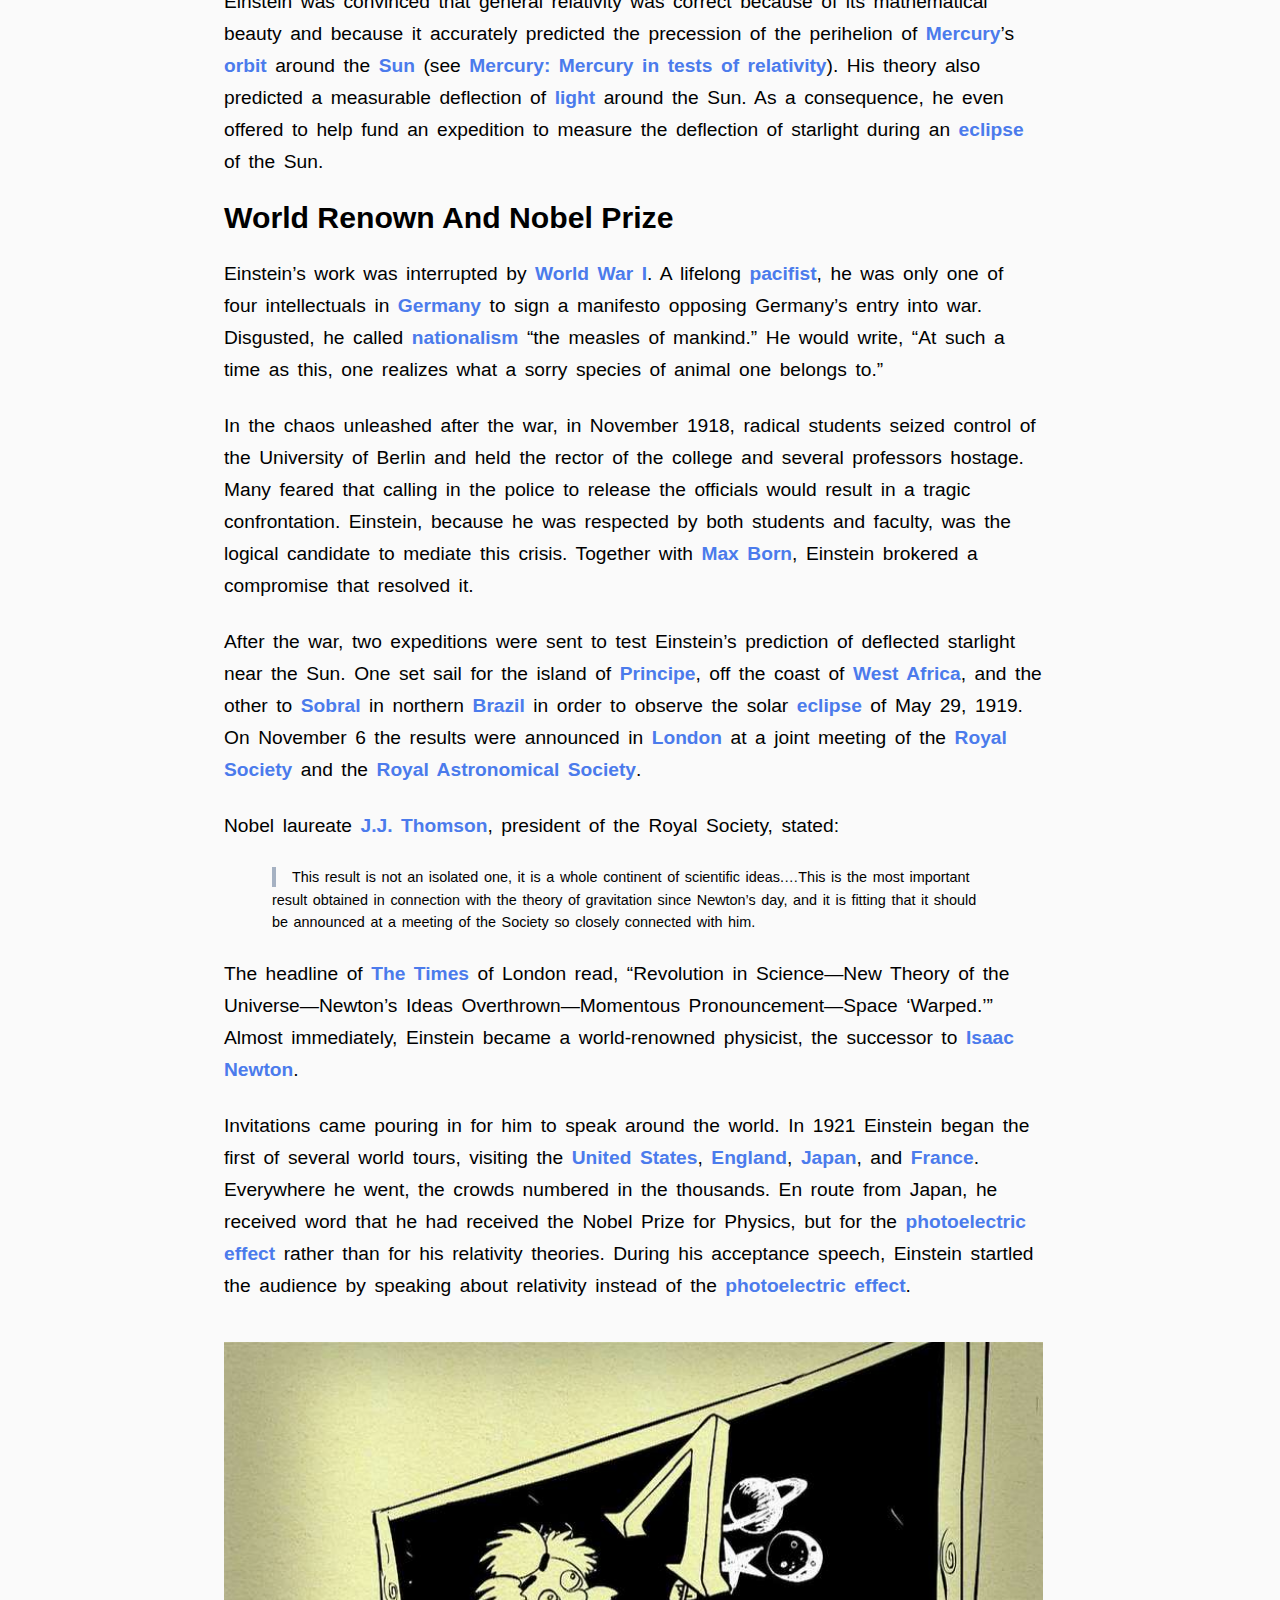
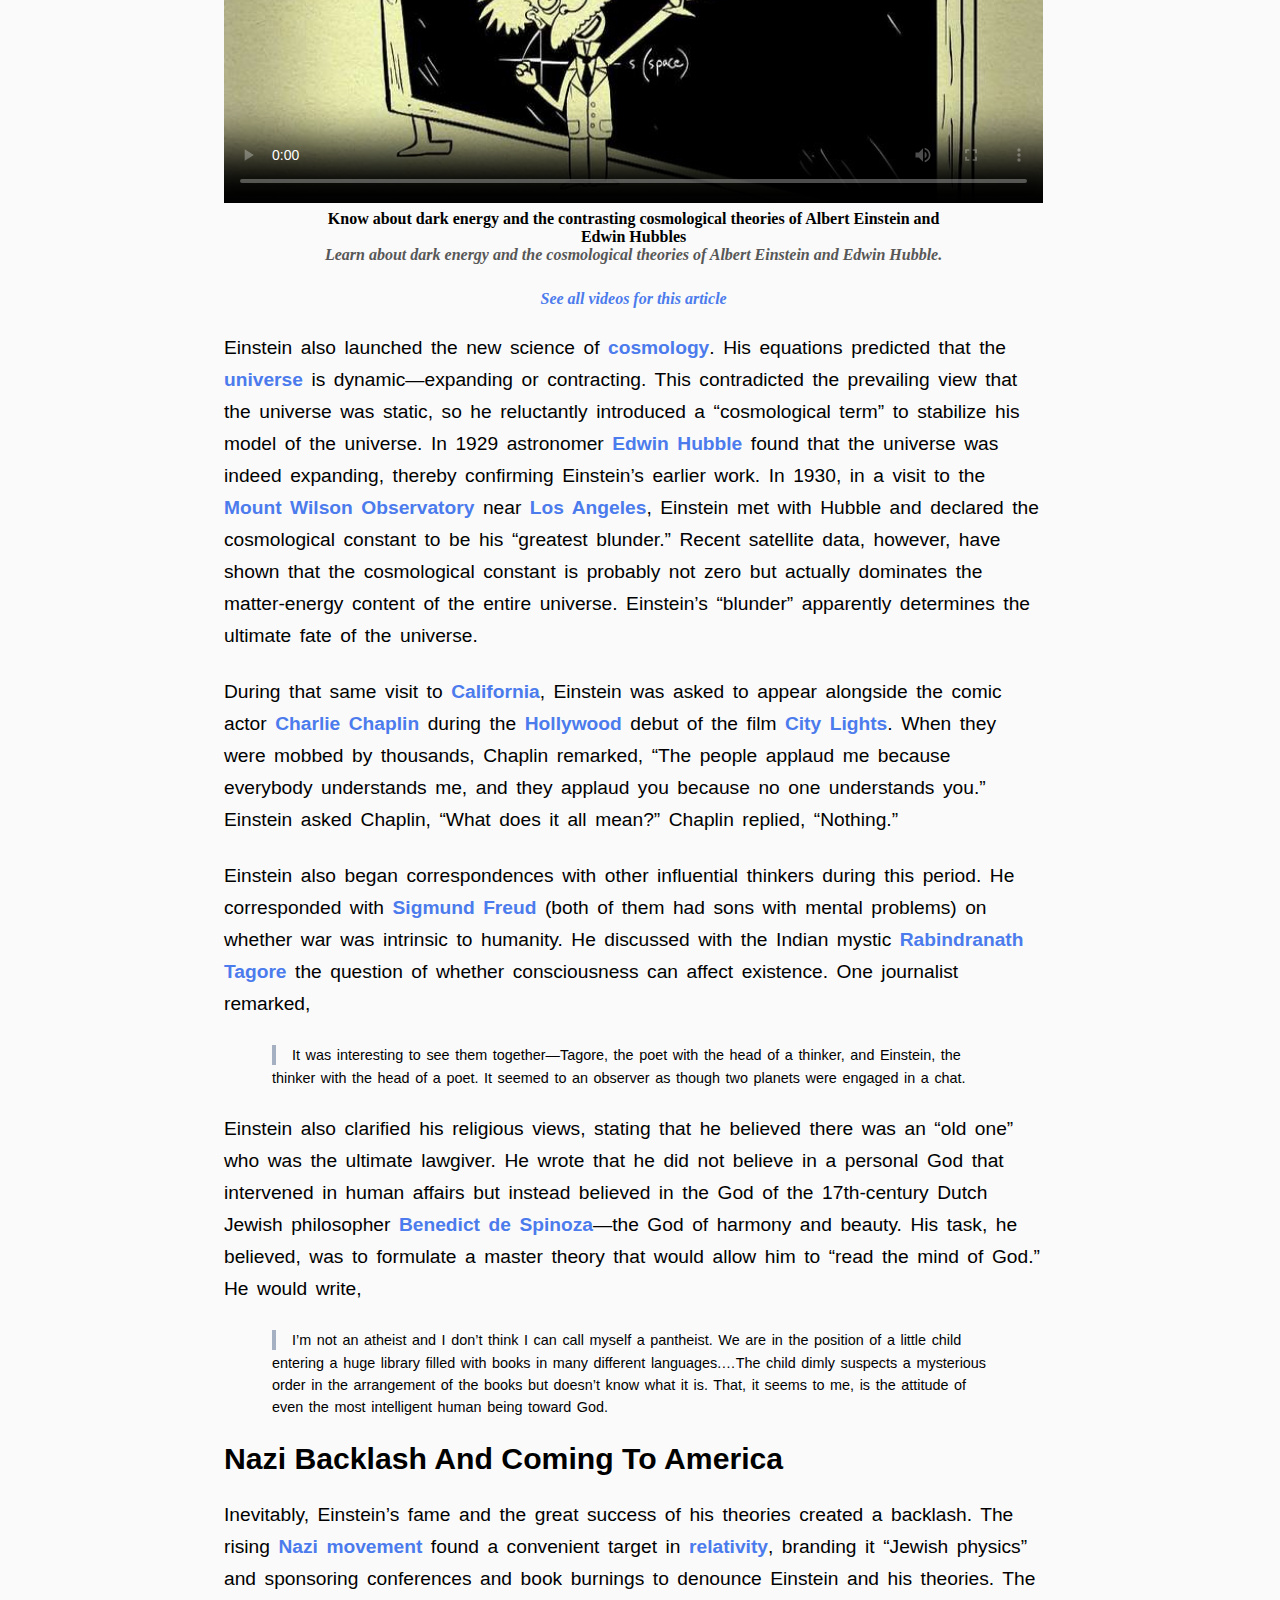
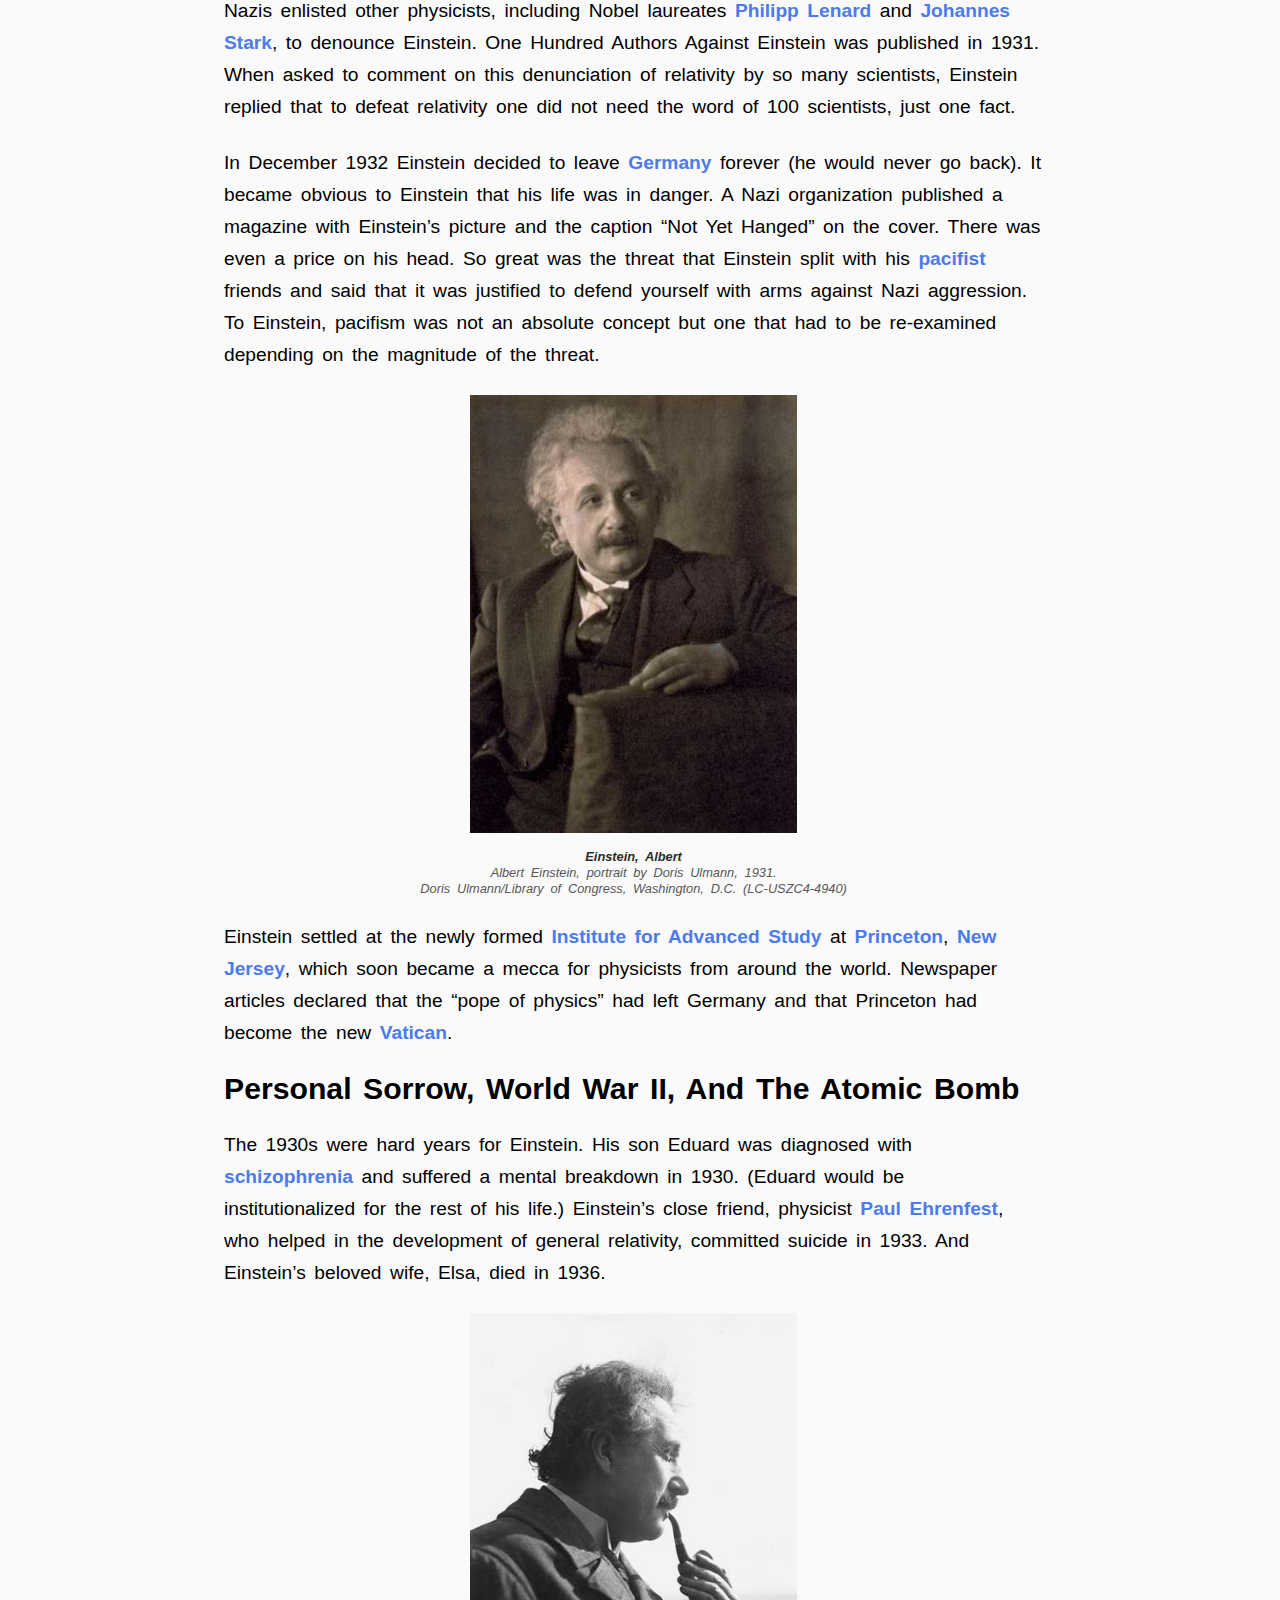
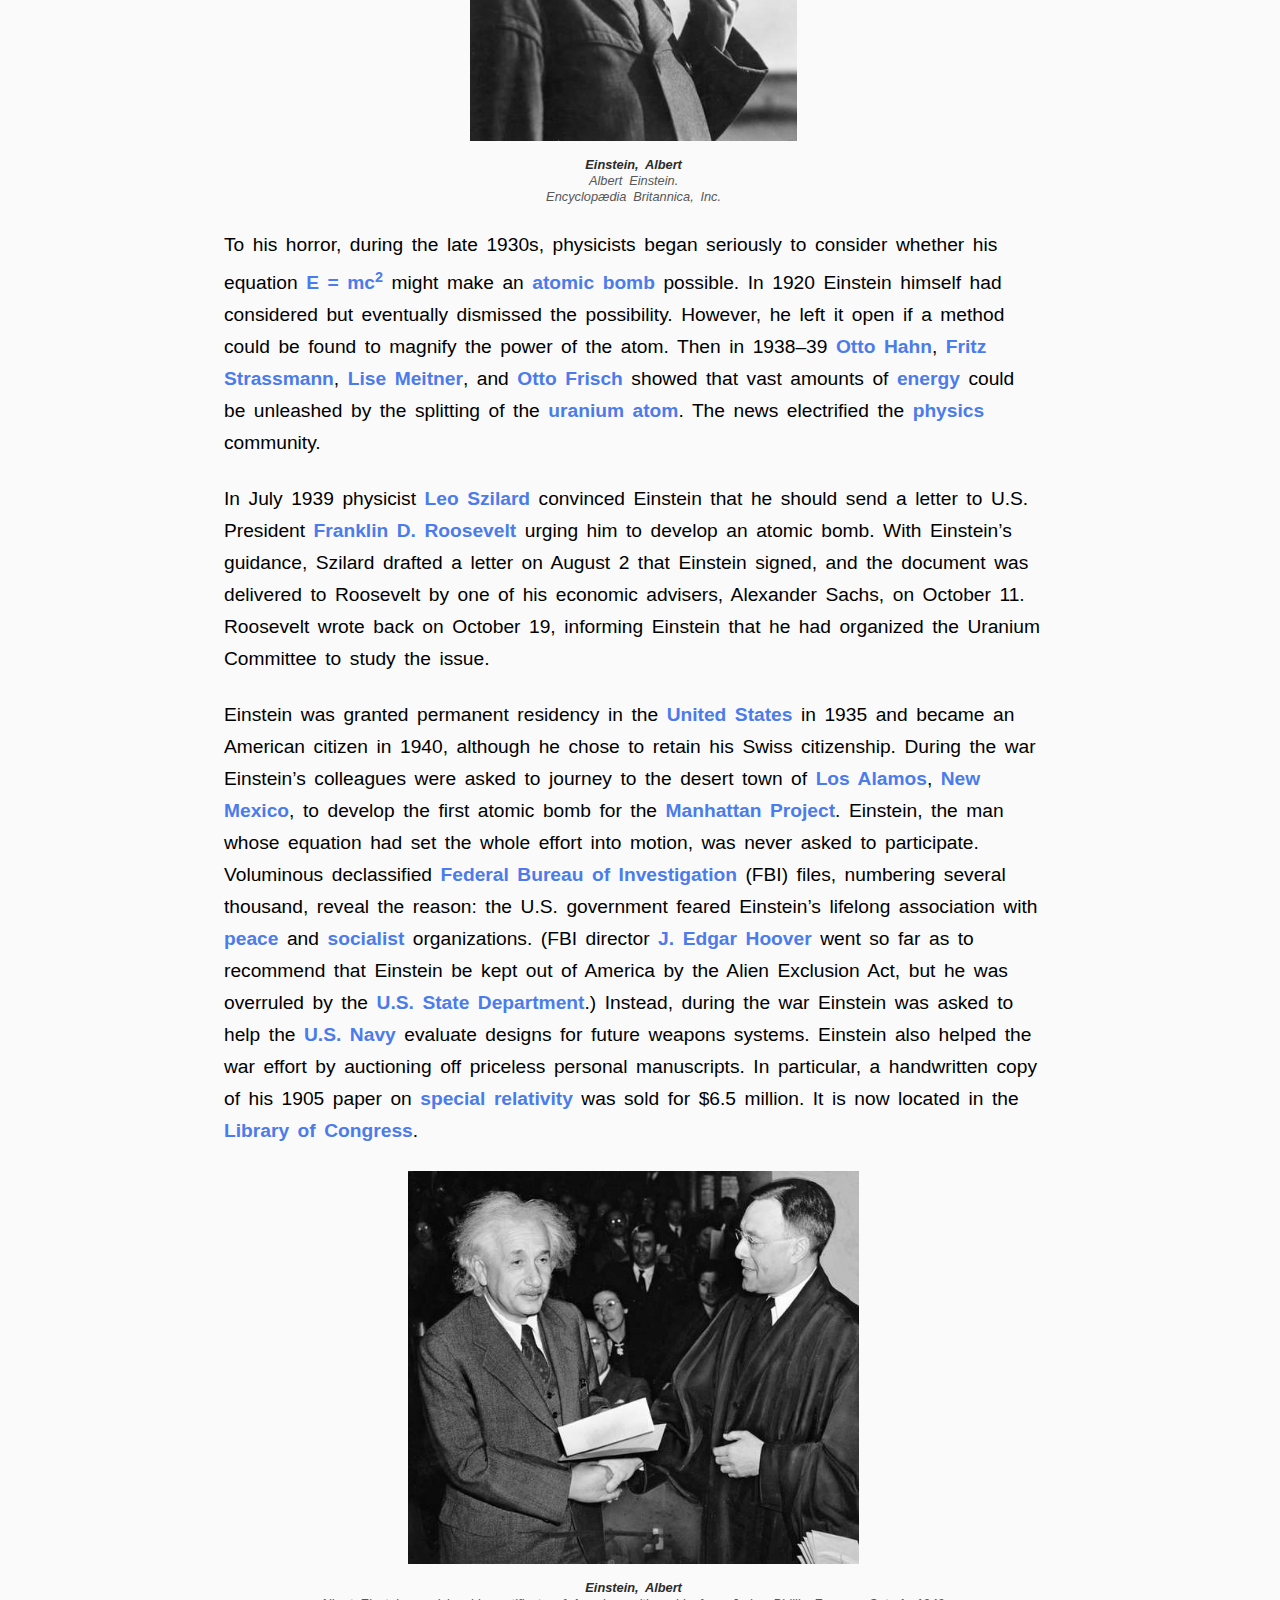
==== commit 45de6b80: "README created" ====
--- a/albertEinstein.html
+++ b/albertEinstein.html
@@ -973,22 +973,20 @@
                                     </div>
                                     <!-- Quiz Container -->
                                     <div class="quiz-box">
-                                        <a href="einsteinQuiz/index.html">
-                                            <div class="quiz-content">
-                                                <div>
-                                                    <img src="https://www.dng24.co.uk/wp-content/uploads/2016/12/quiz.jpg"
-                                                        alt="quiz-img">
-                                                </div>
-                                                <div>
-                                                    <h5>All about Albert Einstein</h5>
-                                                    <p>You’ve probably heard of Nobel Prize-winner Albert Einstein, but
-                                                        how
-                                                        much do you know about his life and work? Test your knowledge
-                                                        about
-                                                        this famous physicist with this quiz.</p>
-                                                </div>
+                                        <div class="quiz-content">
+                                            <div>
+                                                <img src="Pictures/quiz.jpg" alt="quiz-img">
                                             </div>
-                                        </a>
+                                            <div>
+                                                <h5>All about Albert Einstein</h5>
+                                                <p>You’ve probably heard of Nobel Prize-winner Albert Einstein, but
+                                                    how
+                                                    much do you know about his life and work? Test your knowledge
+                                                    about
+                                                    this famous physicist with this quiz.</p>
+                                            </div>
+                                        </div>
+                                        <!-- </a> -->
                                     </div>
                                     <div>
                                         <p>Soon, owing to Planck’s laudatory comments and to experiments that gradually
@@ -1857,7 +1855,6 @@
                                         <img class="smaller" src="Pictures/lastAlbert.jpg"
                                             alt="old-albertEinstein image">
                                         <i class="name"><span orange>Einstein, Albert</span></i>
-                                        <i><span orange>Albert Einstein</span>.</i>
                                         <i>Encyclopædia Britannica, Inc.</i>
                                     </div>
                                     <div>
--- a/albertEinstein.css
+++ b/albertEinstein.css
@@ -437,6 +437,7 @@
   height: 50vh;
   background-color: wheat;
 }
+/* Quiz */
 .quiz-box {
   width: 60%;
 }
@@ -447,6 +448,11 @@
   display: flex;
   flex-direction: row;
   justify-content: space-between;
+  transition: ease 0.1s;
+}
+.quiz-content:hover {
+  cursor: pointer;
+  box-shadow: 6px 7px 13px black;
 }
 .quiz-content div {
   width: 50%;
